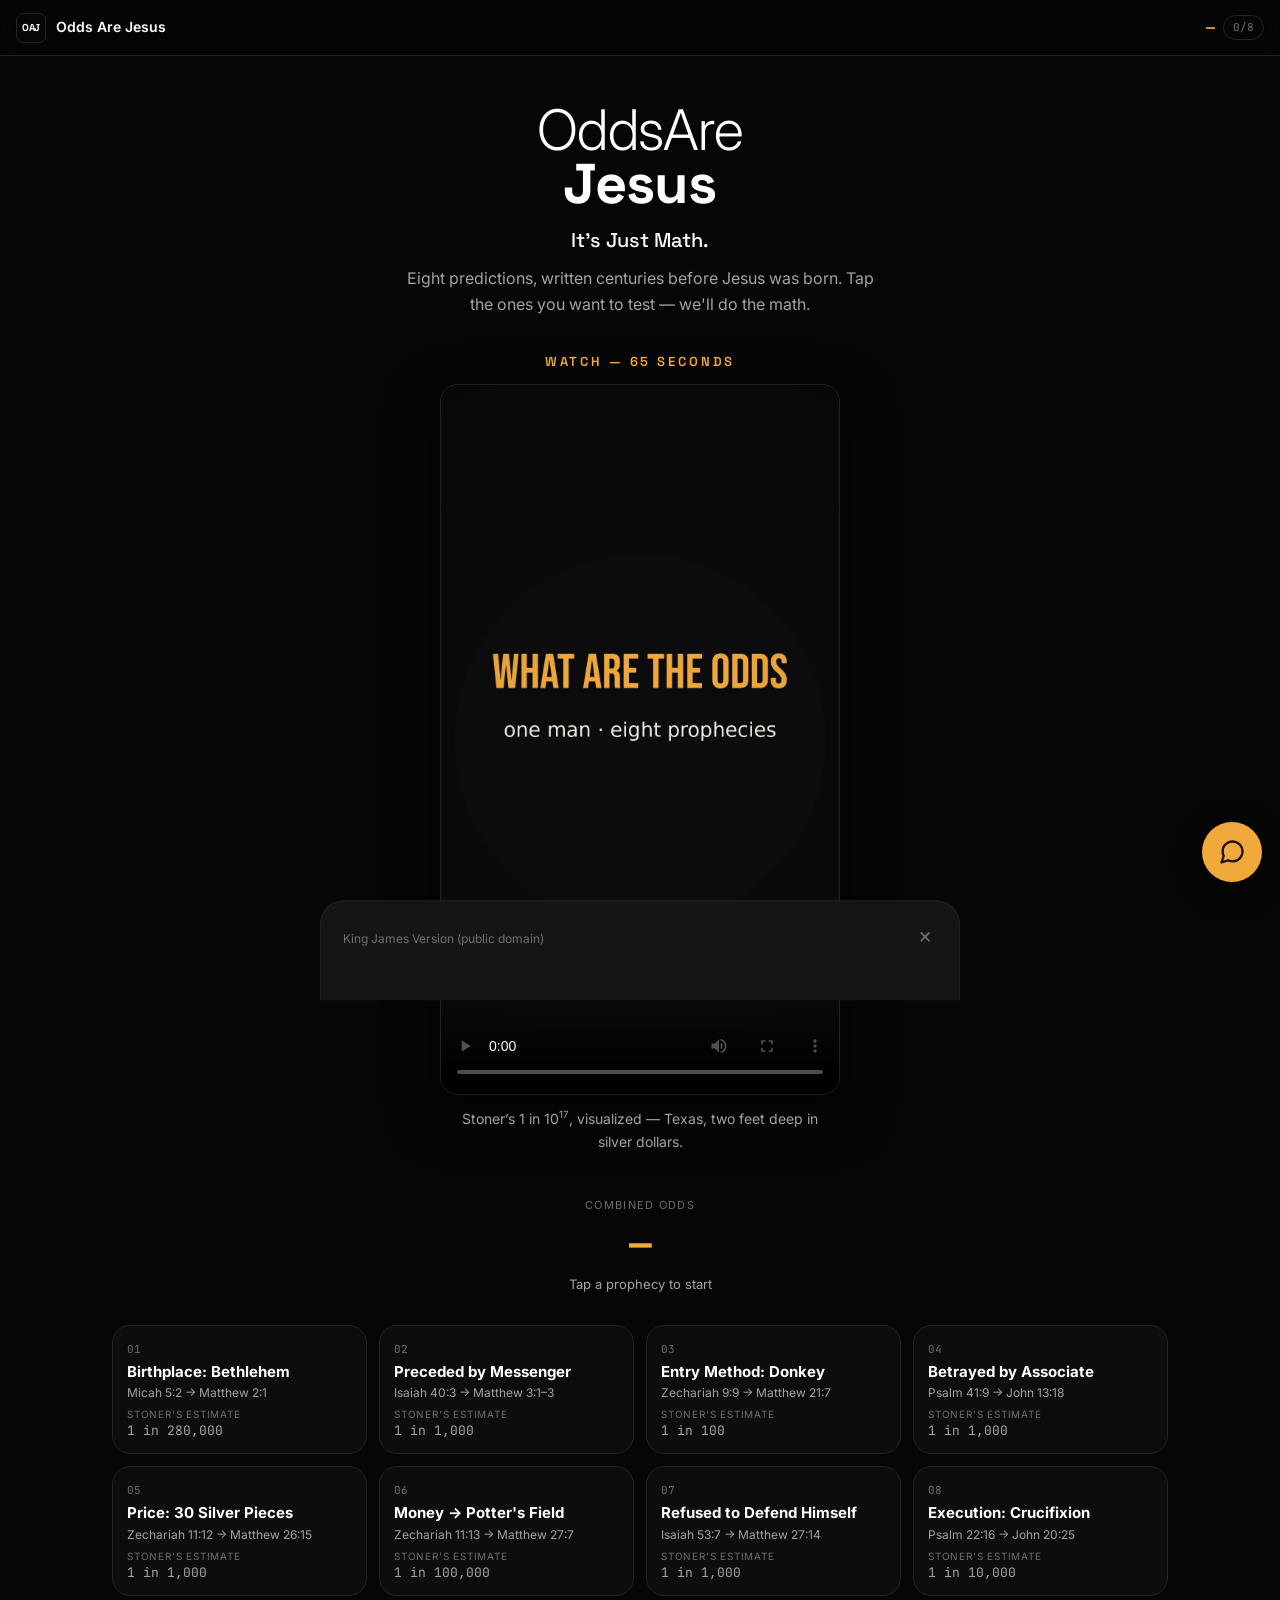
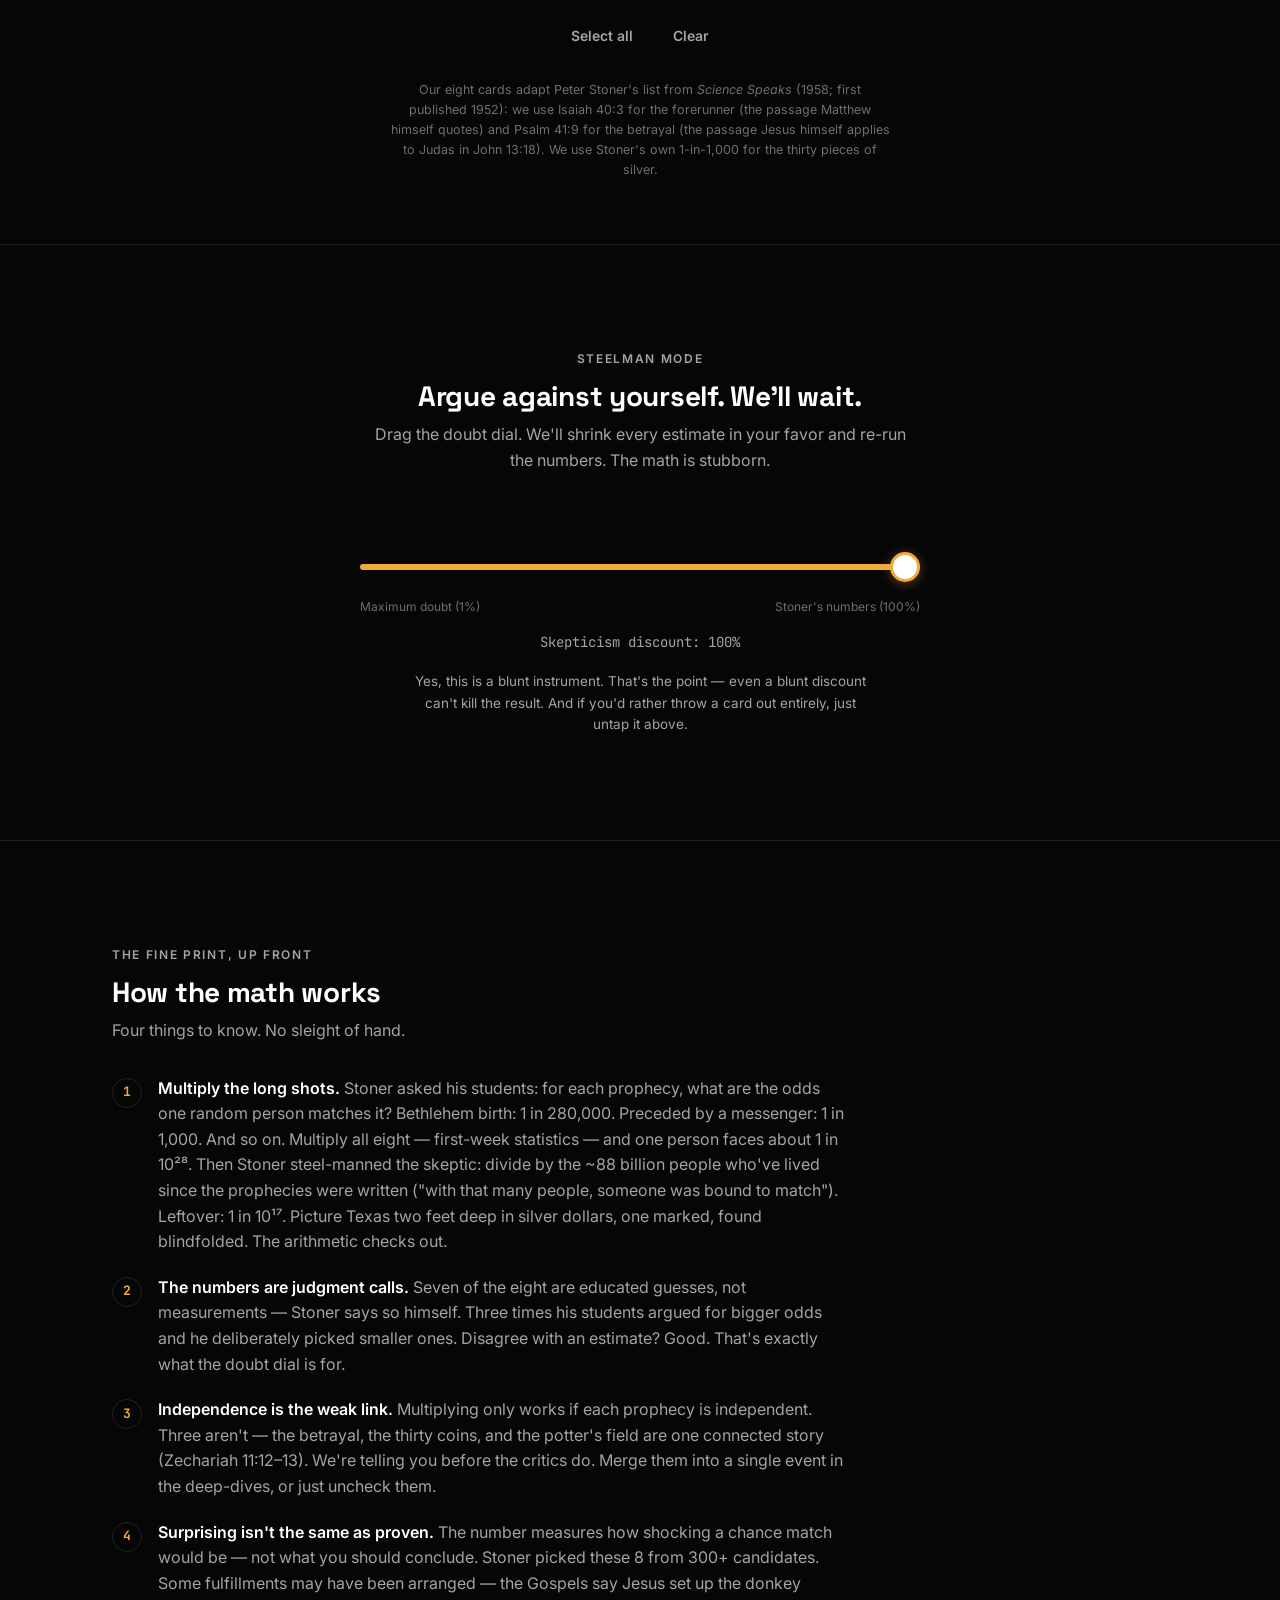
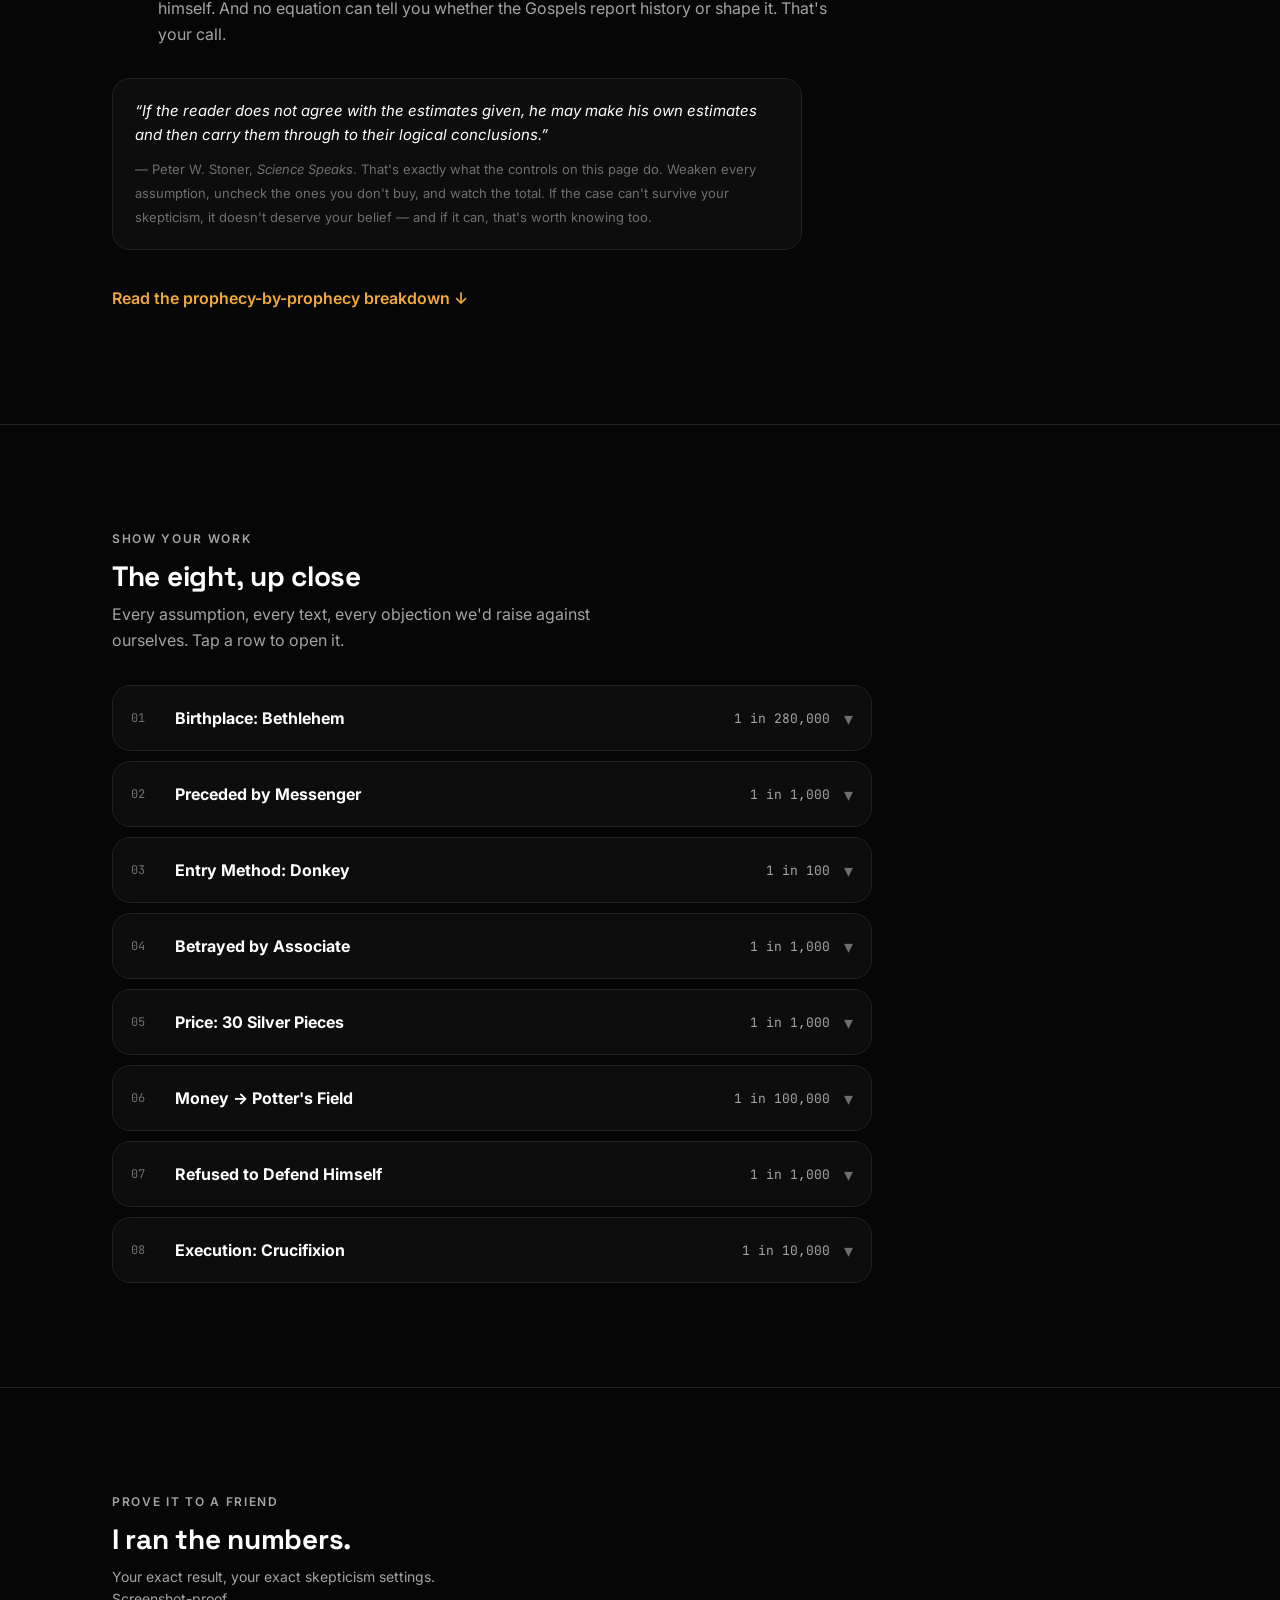
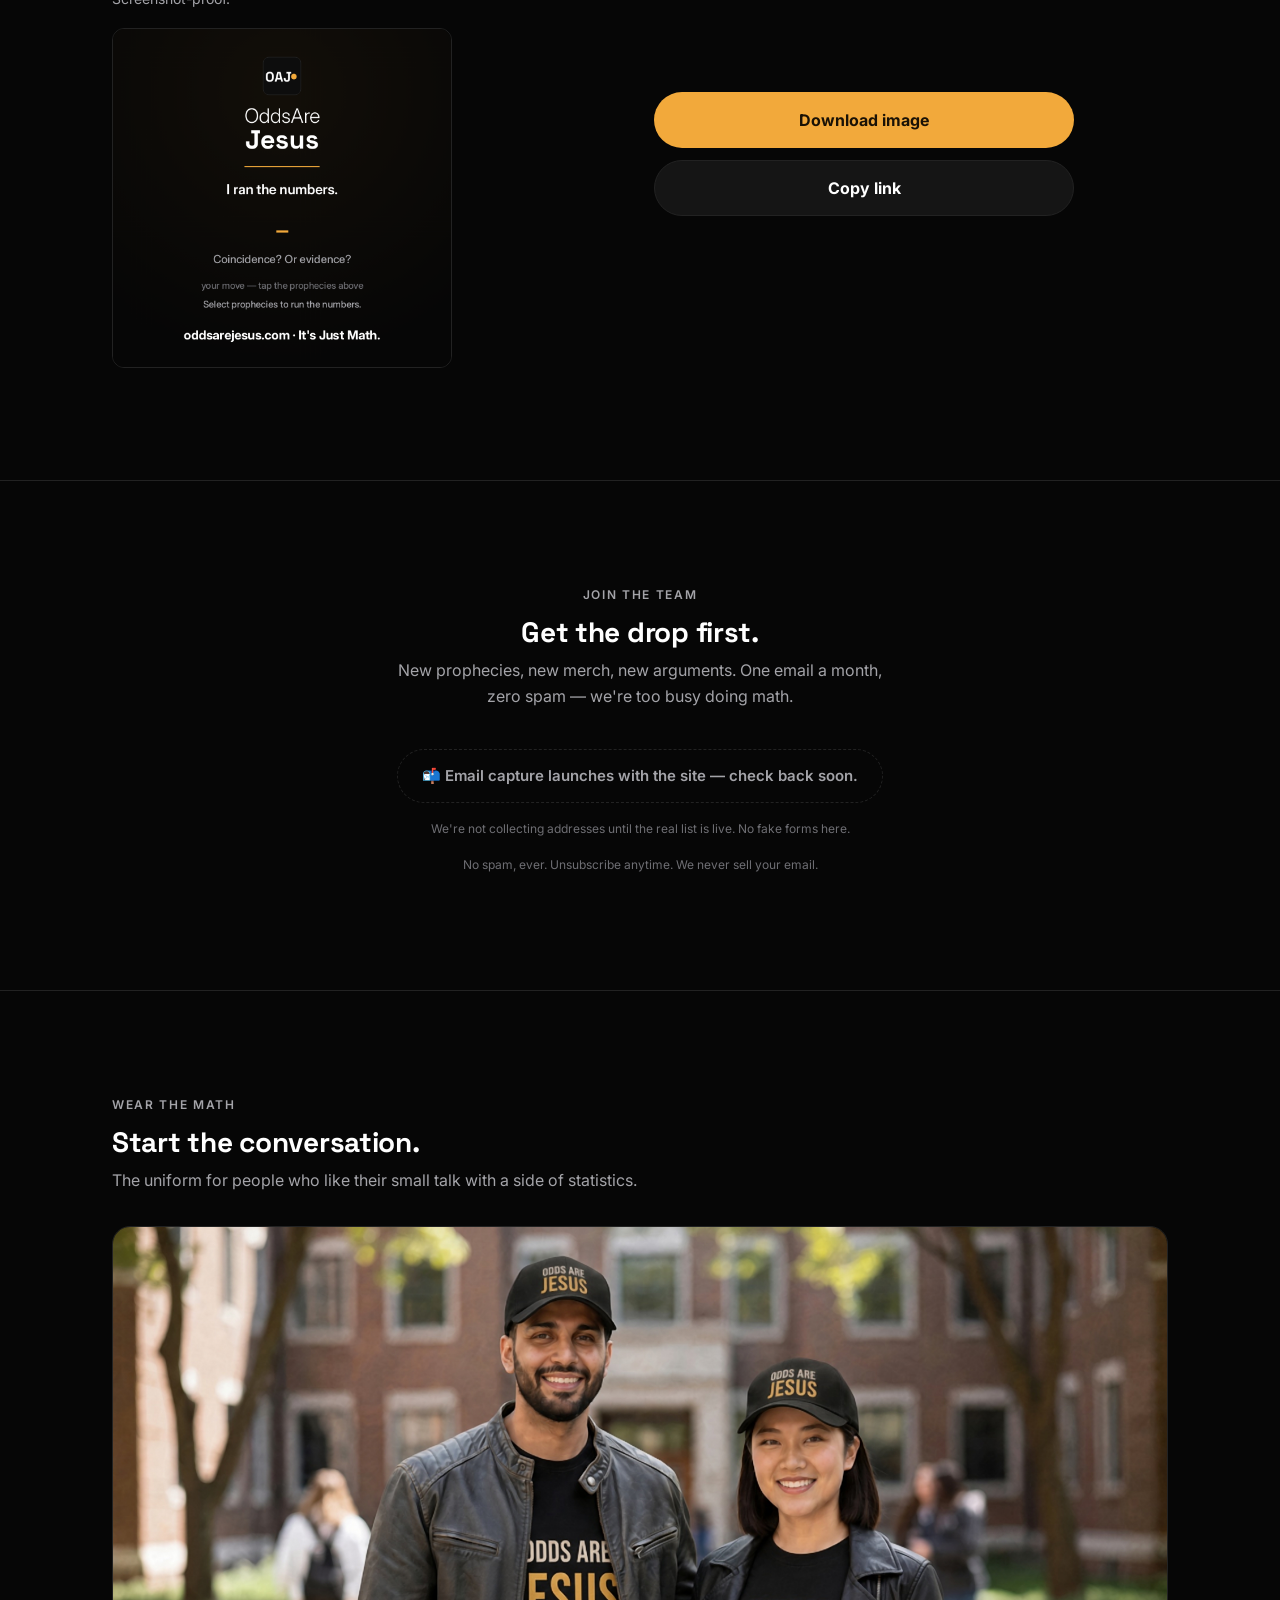
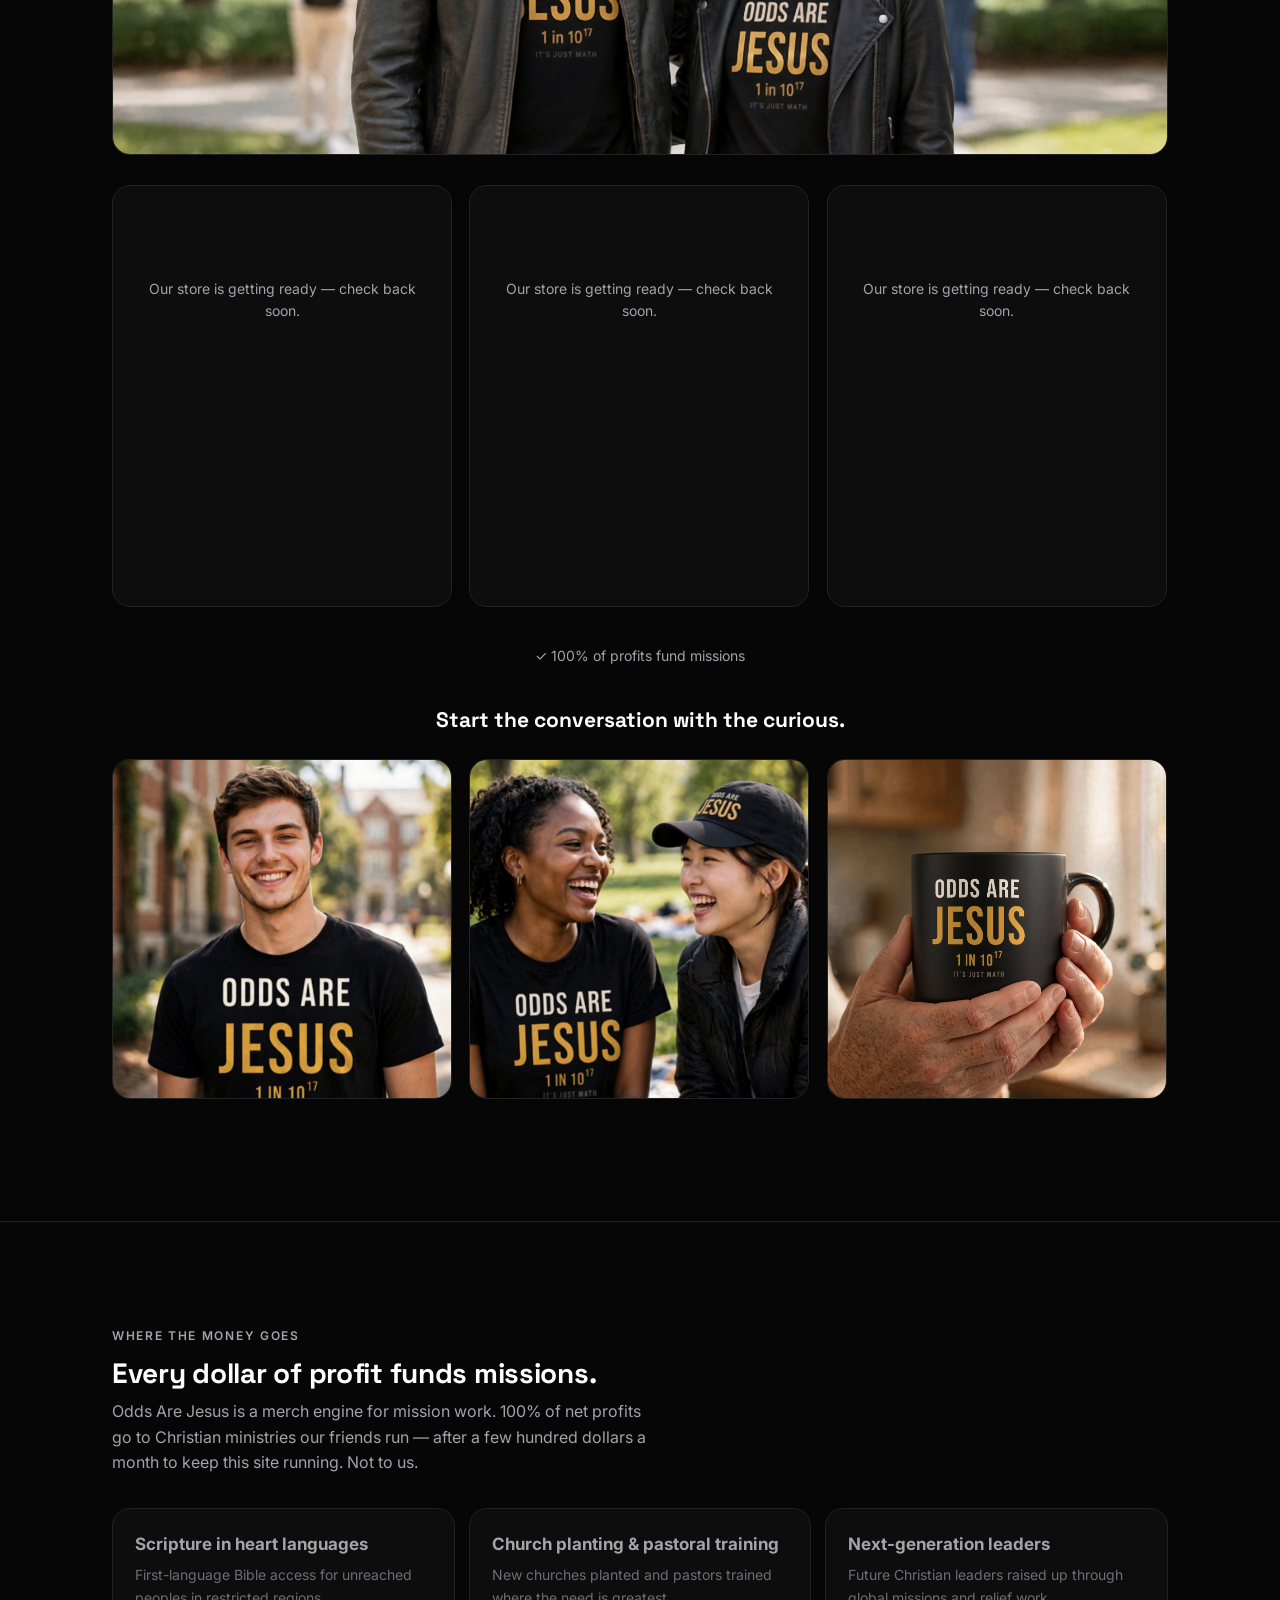
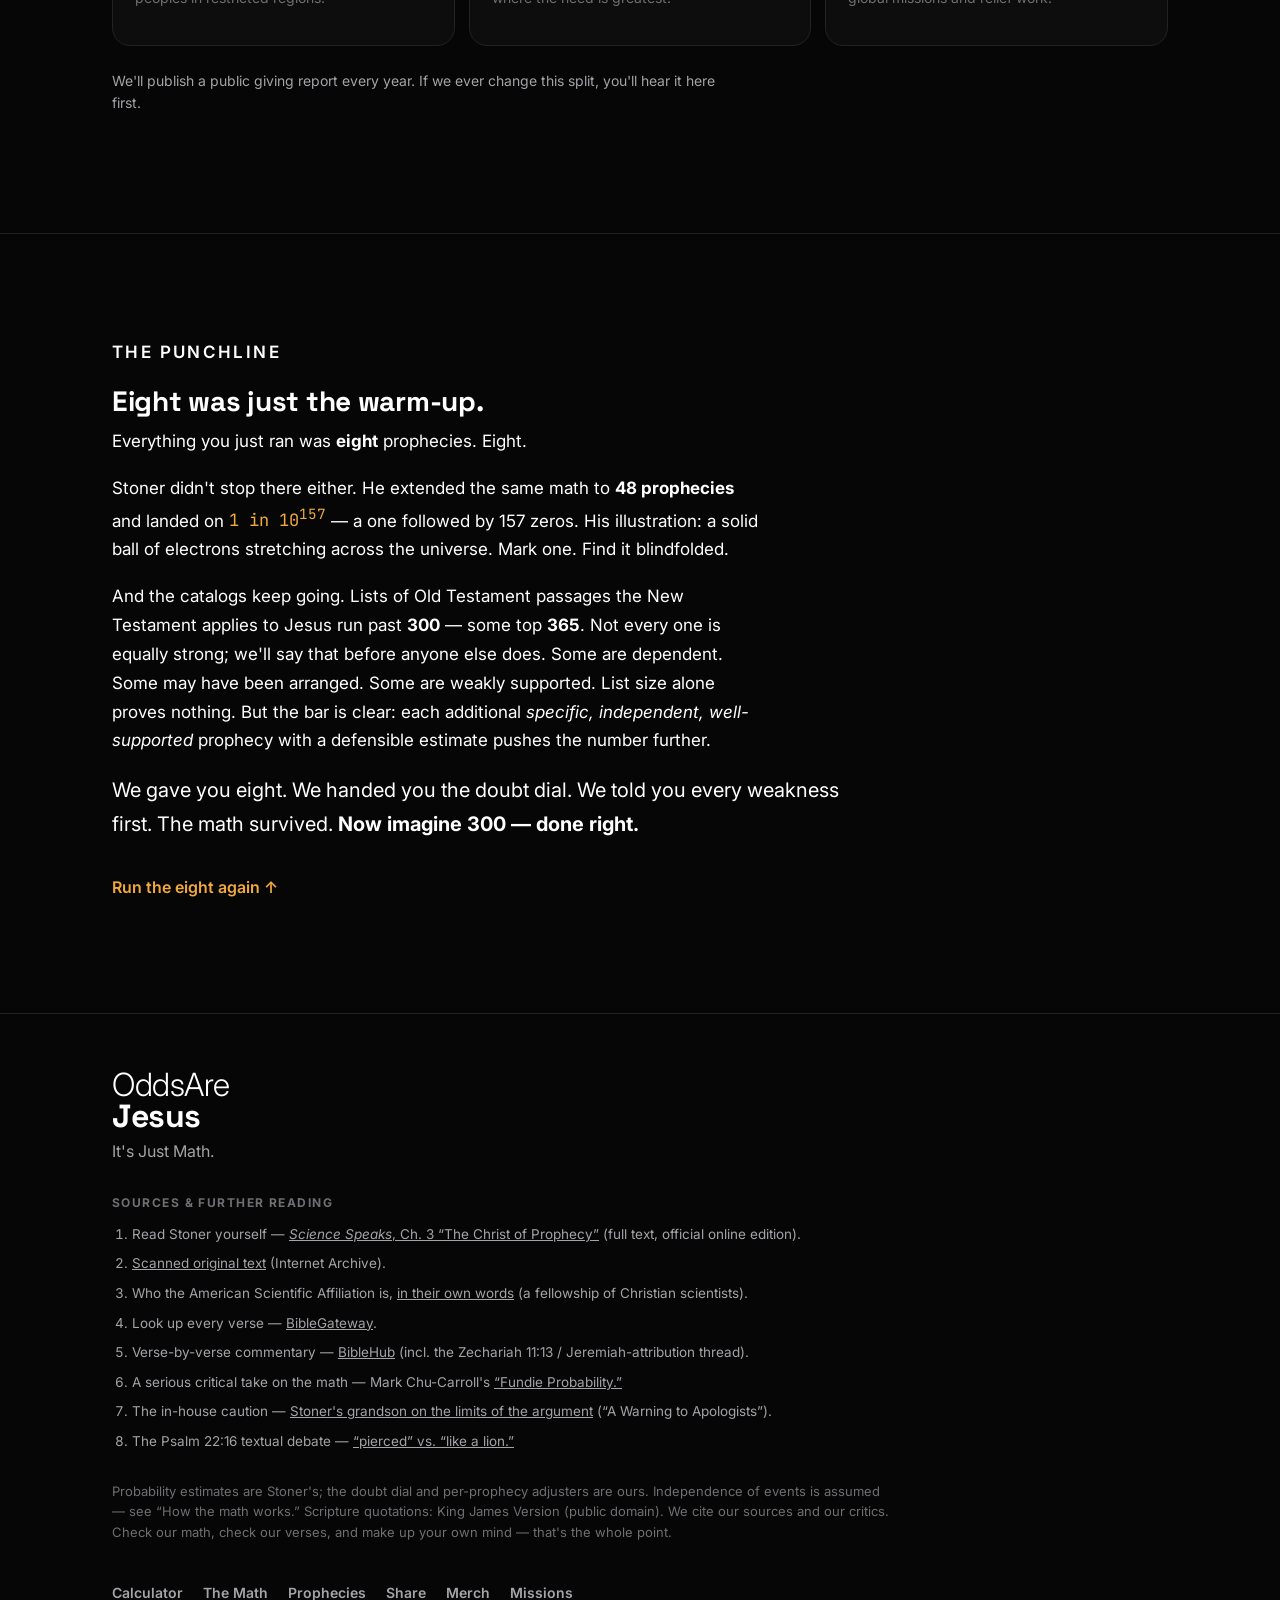
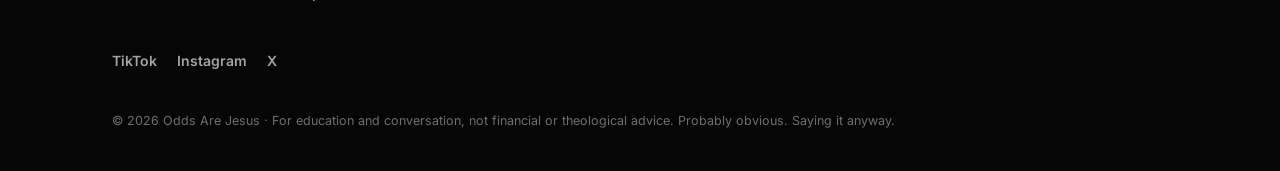
==== v2/index.html @ 0c257254 "Video playback fix: single MP4 source with iOS HLS switch; restore the-texas-coin.mp4 filename" ====
<!DOCTYPE html>
<html lang="en">
<head>
<meta charset="UTF-8">
<meta name="viewport" content="width=device-width, initial-scale=1.0, viewport-fit=cover">
<title>OddsAreJesus | The Mathematics of Prophecy</title>
<meta name="description" content="Eight prophecies, written centuries before Jesus was born. Tap the ones you'll grant, drag the doubt dial, and watch the odds. It's just math.">
<meta name="keywords" content="prophecy probability, messianic prophecies, Peter Stoner, Science Speaks, odds are jesus, bible math, apologetics">
<meta name="author" content="Odds Are Jesus">
<meta name="robots" content="index, follow">
<link rel="canonical" href="https://oddsarejesus.com/">

<!-- Open Graph -->
<meta property="og:type" content="website">
<meta property="og:url" content="https://oddsarejesus.com/">
<meta property="og:title" content="OddsAreJesus | The Mathematics of Prophecy">
<meta property="og:description" content="Eight prophecies, written centuries before Jesus was born. Tap the ones you'll grant, drag the doubt dial, and watch the odds. It's just math.">
<meta property="og:image" content="https://oddsarejesus.com/og-image.png">
<meta property="og:image:width" content="1200">
<meta property="og:image:height" content="630">
<meta property="og:locale" content="en_US">
<meta property="og:site_name" content="Odds Are Jesus">

<!-- Twitter -->
<meta name="twitter:card" content="summary_large_image">
<meta name="twitter:creator" content="@oddsarejesus">
<meta name="twitter:title" content="OddsAreJesus | The Mathematics of Prophecy">
<meta name="twitter:description" content="Eight prophecies, written centuries before Jesus was born. Tap the ones you'll grant, drag the doubt dial, and watch the odds. It's just math.">
<meta name="twitter:image" content="https://oddsarejesus.com/og-image.png">

<meta name="theme-color" content="#060606">
<link rel="icon" href="data:image/svg+xml,%3Csvg%20xmlns='http://www.w3.org/2000/svg'%20viewBox='0%200%2064%2064'%3E%3Crect%20width='64'%20height='64'%20rx='12'%20fill='%23060606'%20stroke='%23222222'%20stroke-width='2'/%3E%3Ctext%20x='32'%20y='42'%20font-family='Arial,sans-serif'%20font-weight='bold'%20font-size='22'%20fill='white'%20text-anchor='middle'%20letter-spacing='-1'%3EOAJ%3C/text%3E%3C/svg%3E">
<link rel="apple-touch-icon" href="data:image/svg+xml,%3Csvg%20xmlns='http://www.w3.org/2000/svg'%20viewBox='0%200%2064%2064'%3E%3Crect%20width='64'%20height='64'%20rx='12'%20fill='%23060606'%20stroke='%23222222'%20stroke-width='2'/%3E%3Ctext%20x='32'%20y='42'%20font-family='Arial,sans-serif'%20font-weight='bold'%20font-size='22'%20fill='white'%20text-anchor='middle'%20letter-spacing='-1'%3EOAJ%3C/text%3E%3C/svg%3E">
<meta name="apple-mobile-web-app-capable" content="yes">
<meta name="apple-mobile-web-app-status-bar-style" content="black-translucent">

<link rel="preconnect" href="https://fonts.googleapis.com">
<link rel="preconnect" href="https://fonts.gstatic.com" crossorigin>
<link href="https://fonts.googleapis.com/css2?family=Space+Grotesk:wght@500;700&family=Inter:wght@300;400;500;600;700&family=JetBrains+Mono:wght@500;700&display=swap" rel="stylesheet">
<link rel="stylesheet" href="styles.css">

<script type="application/ld+json">
{
  "@context": "https://schema.org",
  "@type": "WebApplication",
  "name": "Odds Are Jesus",
  "applicationCategory": "EducationalApplication",
  "operatingSystem": "Web",
  "url": "https://oddsarejesus.com/",
  "description": "An interactive calculator exploring the probability estimates behind eight messianic prophecies, adapted from Peter Stoner's Science Speaks. Adjust the skepticism yourself and see what survives."
}
</script>

<!-- Analytics hooks (Plausible) — enable at launch
<script defer data-domain="oddsarejesus.com" src="https://plausible.io/js/script.js"></script>
-->
</head>
<body id="top">

<header class="topbar">
  <a class="brand" href="#top" aria-label="Odds Are Jesus — home">
    <span class="brand-mark" aria-hidden="true">OAJ</span>
    <span>Odds Are Jesus</span>
  </a>
  <div class="bar-readout">
    <span class="bar-odds" id="barOdds" aria-live="polite">—</span>
    <span class="count-chip" id="barCount">0/8</span>
  </div>
</header>

<main>
  <!-- (a) HERO + CALCULATOR -->
  <section class="hero" id="calculator" aria-label="Prophecy probability calculator">
    <div class="wrap">
      <h1 class="wordmark">
        <span class="wm-light">OddsAre</span>
        <span class="wm-heavy">Jesus</span>
      </h1>
      <p class="tagline">It's Just Math.</p>
      <p class="premise">Eight predictions, written centuries before Jesus was born. Tap the ones you want to test — we'll do the math.</p>

      <div class="video-block">
        <p class="video-kicker">Watch &mdash; 65 seconds</p>
        <video class="coin-video" controls playsinline preload="metadata" poster="texas-coin-poster.jpg" aria-label="The Texas Coin: a 65-second visualization of Stoner's 1 in 10 to the 17th probability">
          <source src="the-texas-coin-v2.mp4" type="video/mp4">
        </video>
        <script>
        (function () {
          // iPhones/iPads can't stream plain MP4s reliably here, so hand them
          // Apple's HLS stream instead. Everywhere else keeps the MP4.
          var v = document.querySelector('.coin-video');
          if (!v) return;
          var ua = navigator.userAgent || '';
          var isIOS = /iPhone|iPad|iPod/.test(ua) ||
            (navigator.platform === 'MacIntel' && navigator.maxTouchPoints > 1);
          if (isIOS) v.src = 'texas-coin.m3u8';
        })();
        </script>
        <p class="video-cap">Stoner&rsquo;s 1 in 10<sup>17</sup>, visualized &mdash; Texas, two feet deep in silver dollars.</p>
      </div>

      <div class="readout-block">
        <div class="readout-label" id="readoutLabel">Combined odds</div>
        <div class="big-odds" id="bigOdds" aria-live="polite">—</div>
        <div class="word-anchor" id="wordAnchor"></div>
        <div class="math-steps" id="stepsLine"></div>
      </div>

      <div class="grid" id="grid" role="group" aria-label="Select prophecies to include"></div>
      <div class="grid-actions">
        <button class="textbtn" id="selectAll" type="button">Select all</button>
        <button class="textbtn" id="clearAll" type="button">Clear</button>
      </div>
      <p class="adapted-note">Our eight cards adapt Peter Stoner's list from <em>Science Speaks</em> (1958; first published 1952): we use Isaiah 40:3 for the forerunner (the passage Matthew himself quotes) and Psalm 41:9 for the betrayal (the passage Jesus himself applies to Judas in John 13:18). We use Stoner's own 1-in-1,000 for the thirty pieces of silver.</p>
    </div>
  </section>

  <!-- (b) SKEPTICISM SLIDER -->
  <section class="section steel" id="doubt" aria-label="Skepticism slider">
    <div class="wrap">
      <p class="kicker">Steelman mode</p>
      <h2 class="section-title">Argue against yourself. We'll wait.</h2>
      <p class="section-sub">Drag the doubt dial. We'll shrink every estimate in your favor and re-run the numbers. The math is stubborn.</p>
      <div class="slider-wrap">
        <div class="slider-bubble" id="doubtBubble" aria-hidden="true">100%</div>
        <input type="range" class="doubt" id="doubt" min="1" max="100" step="1" value="100" aria-label="Skepticism discount percent">
        <div class="slider-labels"><span>Maximum doubt (1%)</span><span>Stoner's numbers (100%)</span></div>
      </div>
      <p class="mono" id="doubtLabel" style="color:var(--muted);font-size:14px;margin-top:14px">Skepticism discount: 100%</p>
      <p class="slider-micro">Yes, this is a blunt instrument. That's the point — even a blunt discount can't kill the result. And if you'd rather throw a card out entirely, just untap it above.</p>
    </div>
  </section>

  <!-- (c) HOW THE MATH WORKS -->
  <section class="section" id="math" aria-label="How the math works">
    <div class="wrap">
      <p class="kicker">The fine print, up front</p>
      <h2 class="section-title">How the math works</h2>
      <p class="section-sub">Four things to know. No sleight of hand.</p>
      <ol class="mathrows">
        <li>
          <span class="n" aria-hidden="true">1</span>
          <p><strong>Multiply the long shots.</strong> Stoner asked his students: for each prophecy, what are the odds one random person matches it? Bethlehem birth: 1 in 280,000. Preceded by a messenger: 1 in 1,000. And so on. Multiply all eight — first-week statistics — and one person faces about 1 in 10²⁸. Then Stoner steel-manned the skeptic: divide by the ~88 billion people who've lived since the prophecies were written ("with that many people, someone was bound to match"). Leftover: 1 in 10¹⁷. Picture Texas two feet deep in silver dollars, one marked, found blindfolded. The arithmetic checks out.</p>
        </li>
        <li>
          <span class="n" aria-hidden="true">2</span>
          <p><strong>The numbers are judgment calls.</strong> Seven of the eight are educated guesses, not measurements — Stoner says so himself. Three times his students argued for bigger odds and he deliberately picked smaller ones. Disagree with an estimate? Good. That's exactly what the doubt dial is for.</p>
        </li>
        <li>
          <span class="n" aria-hidden="true">3</span>
          <p><strong>Independence is the weak link.</strong> Multiplying only works if each prophecy is independent. Three aren't — the betrayal, the thirty coins, and the potter's field are one connected story (Zechariah 11:12–13). We're telling you before the critics do. Merge them into a single event in the deep-dives, or just uncheck them.</p>
        </li>
        <li>
          <span class="n" aria-hidden="true">4</span>
          <p><strong>Surprising isn't the same as proven.</strong> The number measures how shocking a chance match would be — not what you should conclude. Stoner picked these 8 from 300+ candidates. Some fulfillments may have been arranged — the Gospels say Jesus set up the donkey himself. And no equation can tell you whether the Gospels report history or shape it. That's your call.</p>
        </li>
      </ol>
      <div class="stoner-quote">
        <blockquote>“If the reader does not agree with the estimates given, he may make his own estimates and then carry them through to their logical conclusions.”</blockquote>
        <cite>— Peter W. Stoner, <em>Science Speaks</em>. That's exactly what the controls on this page do. Weaken every assumption, uncheck the ones you don't buy, and watch the total. If the case can't survive your skepticism, it doesn't deserve your belief — and if it can, that's worth knowing too.</cite>
      </div>
      <a class="nextlink" href="#prophecies">Read the prophecy-by-prophecy breakdown ↓</a>
    </div>
  </section>

  <!-- (d) PROPHECY DEEP-DIVES -->
  <section class="section" id="prophecies" aria-label="Prophecy deep dives">
    <div class="wrap">
      <p class="kicker">Show your work</p>
      <h2 class="section-title">The eight, up close</h2>
      <p class="section-sub">Every assumption, every text, every objection we'd raise against ourselves. Tap a row to open it.</p>
      <div class="accordion" id="accordion"></div>
    </div>
  </section>

  <!-- (e) SHARE -->
  <section class="section" id="share" aria-label="Share your result">
    <div class="wrap">
      <p class="kicker">Prove it to a friend</p>
      <h2 class="section-title">I ran the numbers.</h2>
      <div class="sharegrid">
        <div>
          <p class="share-preview-note">Your exact result, your exact skepticism settings. Screenshot-proof.</p>
          <canvas class="sharecard" id="sharePreview" width="540" height="540" aria-label="Shareable result card preview"></canvas>
        </div>
        <div class="share-btns">
          <button class="btn btn-primary" id="dlBtn" type="button">Download image</button>
          <button class="btn btn-secondary" id="copyBtn" type="button">Copy link</button>
          <button class="btn btn-secondary" id="nativeShare" type="button" hidden>Share…</button>
          <div class="copied-note" id="copiedNote" aria-live="polite"></div>
        </div>
      </div>
    </div>
  </section>

  <!-- (f) JOIN THE TEAM -->
  <section class="section" id="join" aria-label="Join the team">
    <div class="wrap">
      <div class="joinbox">
        <p class="kicker">Join the team</p>
        <h2 class="section-title">Get the drop first.</h2>
        <p class="section-sub">New prophecies, new merch, new arguments. One email a month, zero spam — we're too busy doing math.</p>
        <form id="joinForm" hidden novalidate>
          <div style="display:flex;gap:10px;flex-wrap:wrap;justify-content:center">
            <label class="sr-only" for="email" style="position:absolute;left:-9999px">Email address</label>
            <input id="email" name="email" type="email" required autocomplete="email" placeholder="you@example.com"
                   style="flex:1 1 220px;min-height:56px;border-radius:18px;border:1px solid var(--line);background:var(--panel);color:var(--paper);padding:0 20px;font-size:16px">
            <input type="text" name="website" tabindex="-1" autocomplete="off" style="position:absolute;left:-9999px" aria-hidden="true">
            <button class="btn btn-primary" type="submit">Count me in</button>
          </div>
        </form>
        <div id="joinSoon" hidden>
          <span class="soon-chip">📬 Email capture launches with the site — check back soon.</span>
          <p class="privacy">We're not collecting addresses until the real list is live. No fake forms here.</p>
        </div>
        <p class="privacy">No spam, ever. Unsubscribe anytime. We never sell your email.</p>
      </div>
    </div>
  </section>

  <!-- (g) MERCH -->
  <section class="section" id="merch" aria-label="Merch">
    <div class="wrap">
      <p class="kicker">Wear the math</p>
      <h2 class="section-title">Start the conversation.</h2>
      <p class="section-sub">The uniform for people who like their small talk with a side of statistics.</p>
      <div class="banner-img">
        <img src="merch-lifestyle.png" alt="Two people wearing Odds Are Jesus caps and a tee" loading="lazy" decoding="async">
      </div>
      <div class="carousel" role="list">
        <div class="mcard" role="listitem">
          <div id="buybtn-tee" class="buybtn" aria-live="polite"></div>
        </div>
        <div class="mcard" role="listitem">
          <div id="buybtn-cap" class="buybtn" aria-live="polite"></div>
        </div>
        <div class="mcard" role="listitem">
          <div id="buybtn-mug" class="buybtn" aria-live="polite"></div>
        </div>
      </div>
      <p class="ship-strip"><span>&#10003; 100% of profits fund missions</span></p>
      <div class="lifestyle">
        <p class="lifestyle-title">Start the conversation with the curious.</p>
        <div class="carousel" role="list">
          <div class="mcard" role="listitem">
            <div class="imgwrap"><img src="merch-life-tee.png" alt="Young man wearing the Odds Are Jesus tee on a college campus" loading="lazy" decoding="async"></div>
          </div>
          <div class="mcard" role="listitem">
            <div class="imgwrap"><img src="merch-life-women.png" alt="Two young women laughing, wearing the Odds Are Jesus tee and cap" loading="lazy" decoding="async"></div>
          </div>
          <div class="mcard" role="listitem">
            <div class="imgwrap"><img src="merch-life-mug.png" alt="Hands holding the black and gold Odds Are Jesus mug in morning light" loading="lazy" decoding="async"></div>
          </div>
        </div>
      </div>
    </div>
  </section>

  <!-- (h) MISSION FUNDING -->
  <section class="section" id="missions" aria-label="Mission funding">
    <div class="wrap">
      <p class="kicker">Where the money goes</p>
      <h2 class="section-title">Every dollar of profit funds missions.</h2>
      <p class="section-sub">Odds Are Jesus is a merch engine for mission work. 100% of net profits go to Christian ministries our friends run — after a few hundred dollars a month to keep this site running. Not to us.</p>
      <div class="partners">
        <div class="partner">
          <div class="pname">Scripture in heart languages</div>
          <div class="pfocus">First-language Bible access for unreached peoples in restricted regions.</div>
        </div>
        <div class="partner">
          <div class="pname">Church planting &amp; pastoral training</div>
          <div class="pfocus">New churches planted and pastors trained where the need is greatest.</div>
        </div>
        <div class="partner">
          <div class="pname">Next-generation leaders</div>
          <div class="pfocus">Future Christian leaders raised up through global missions and relief work.</div>
        </div>
      </div>
      <p class="pledge">We'll publish a public giving report every year. If we ever change this split, you'll hear it here first.</p>
    </div>
  </section>
  <!-- (i) THE PUNCHLINE -->
  <section class="section punch" id="punchline" aria-label="The punchline">
    <div class="wrap">
      <p class="kicker">The punchline</p>
      <h2 class="section-title">Eight was just the warm-up.</h2>
      <p>Everything you just ran was <strong>eight</strong> prophecies. Eight.</p>
      <p>Stoner didn't stop there either. He extended the same math to <strong>48 prophecies</strong> and landed on <span class="mono">1 in 10<sup>157</sup></span> — a one followed by 157 zeros. His illustration: a solid ball of electrons stretching across the universe. Mark one. Find it blindfolded.</p>
      <p>And the catalogs keep going. Lists of Old Testament passages the New Testament applies to Jesus run past <strong>300</strong> — some top <strong>365</strong>. Not every one is equally strong; we'll say that before anyone else does. Some are dependent. Some may have been arranged. Some are weakly supported. List size alone proves nothing. But the bar is clear: each additional <em>specific, independent, well-supported</em> prophecy with a defensible estimate pushes the number further.</p>
      <p class="punch-close">We gave you eight. We handed you the doubt dial. We told you every weakness first. The math survived. <strong>Now imagine 300 — done right.</strong></p>
      <a class="nextlink" href="#calculator">Run the eight again ↑</a>
    </div>
  </section>
</main>

<!-- (i) FOOTER -->
<footer>
  <div class="wrap">
    <div class="foot-wordmark">
      <span class="wm-light">OddsAre</span>
      <span class="wm-heavy">Jesus</span>
    </div>
    <p class="foot-tag">It's Just Math.</p>

    <div class="sources">
      <h3>Sources &amp; further reading</h3>
      <ol>
        <li>Read Stoner yourself — <a href="http://sciencespeaks.dstoner.net/Christ_of_Prophecy.html" target="_blank" rel="noopener"><em>Science Speaks</em>, Ch. 3 “The Christ of Prophecy”</a> (full text, official online edition).</li>
        <li><a href="https://archive.org/stream/sciencespeakspeterw.stoner/SCIENCE%20SPEAKS-%20Peter%20W.%20Stoner_djvu.txt" target="_blank" rel="noopener">Scanned original text</a> (Internet Archive).</li>
        <li>Who the American Scientific Affiliation is, <a href="https://asa3.org/ASA/education/aboutasa/index.html" target="_blank" rel="noopener">in their own words</a> (a fellowship of Christian scientists).</li>
        <li>Look up every verse — <a href="https://www.biblegateway.com/" target="_blank" rel="noopener">BibleGateway</a>.</li>
        <li>Verse-by-verse commentary — <a href="http://biblehub.com/commentaries/zechariah/11-13.htm" target="_blank" rel="noopener">BibleHub</a> (incl. the Zechariah 11:13 / Jeremiah-attribution thread).</li>
        <li>A serious critical take on the math — Mark Chu-Carroll's <a href="http://www.goodmath.org/blog/2006/06/24/fundie-probability-even-worse-math-than-swinburne/" target="_blank" rel="noopener">“Fundie Probability.”</a></li>
        <li>The in-house caution — <a href="http://sciencespeaks.dstoner.net/" target="_blank" rel="noopener">Stoner's grandson on the limits of the argument</a> (“A Warning to Apologists”).</li>
        <li>The Psalm 22:16 textual debate — <a href="https://en.wikipedia.org/wiki/They_have_pierced_my_hands_and_my_feet" target="_blank" rel="noopener">“pierced” vs. “like a lion.”</a></li>
      </ol>
    </div>
    <p class="foot-note">Probability estimates are Stoner's; the doubt dial and per-prophecy adjusters are ours. Independence of events is assumed — see “How the math works.” Scripture quotations: King James Version (public domain). We cite our sources and our critics. Check our math, check our verses, and make up your own mind — that's the whole point.</p>

    <nav class="footnav" aria-label="Footer">
      <a href="#calculator">Calculator</a>
      <a href="#math">The Math</a>
      <a href="#prophecies">Prophecies</a>
      <a href="#share">Share</a>
      <a href="#merch">Merch</a>
      <a href="#missions">Missions</a>
    </nav>
    <div class="socials">
      <a href="https://tiktok.com/@oddsarejesus" target="_blank" rel="noopener">TikTok</a>
      <a href="https://instagram.com/oddsarejesus" target="_blank" rel="noopener">Instagram</a>
      <a href="https://x.com/oddsarejesus" target="_blank" rel="noopener">X</a>
    </div>
    <p class="legal">© 2026 Odds Are Jesus · For education and conversation, not financial or theological advice. Probably obvious. Saying it anyway.</p>
  </div>
</footer>

<!-- milestone toast -->
<div class="toast" id="toast" role="status" aria-live="polite">
  <button class="tx" id="toastClose" aria-label="Dismiss">×</button>
  <div class="tt"><span class="coin">🪙</span> Texas scale.</div>
  <p>You're at <strong class="mono" id="toastNum"></strong> — like finding one marked coin in silver dollars covering Texas two feet deep. Blindfolded.</p>
</div>

<!-- scripture sheet -->
<div class="sheet-overlay" id="sheetOverlay"></div>
<div class="sheet" id="sheet" role="dialog" aria-modal="true" aria-labelledby="sheetTitle">
  <button class="sheet-close" id="sheetClose" aria-label="Close">×</button>
  <h3 id="sheetTitle"></h3>
  <div class="ver">King James Version (public domain)</div>
  <div id="sheetBody"></div>
</div>

<!-- chat friend -->
<button id="chatFab" class="chat-fab" aria-label="Chat with Chance, your faith-based mathematician and statistician" aria-expanded="false">
  <svg viewBox="0 0 24 24" fill="none" stroke="#1a1206" stroke-width="2" stroke-linecap="round" stroke-linejoin="round" aria-hidden="true"><path d="M21 11.5a8.38 8.38 0 0 1-.9 3.8 8.5 8.5 0 0 1-7.6 4.7 8.38 8.38 0 0 1-3.8-.9L3 21l1.9-5.7a8.38 8.38 0 0 1-.9-3.8 8.5 8.5 0 0 1 4.7-7.6 8.38 8.38 0 0 1 3.8-.9h.5a8.48 8.48 0 0 1 8 8v.5z"/></svg>
</button>
<div id="chatPanel" class="chat-panel" role="dialog" aria-label="Chat with Chance" hidden>
  <div class="chat-head">
    <span class="chat-avatar" aria-hidden="true">C</span>
    <div><strong>Chance</strong><span class="sub">Faith-based mathematician &amp; statistician</span></div>
    <button id="chatClose" class="chat-close" aria-label="Close chat">&times;</button>
  </div>
  <div id="chatLog" class="chat-log" aria-live="polite"></div>
  <div class="chat-chips" id="chatChips"></div>
  <form id="chatForm" class="chat-form">
    <input id="chatInput" type="text" placeholder="Ask anything&hellip;" autocomplete="off" maxlength="300" aria-label="Type your question">
    <button type="submit" aria-label="Send">&rarr;</button>
  </form>
</div>

<script src="data.js"></script>
<script src="app.js"></script>
<script src="shop.js"></script>
<script src="chat.js"></script>
</body>
</html>
---- v2/styles.css ----
/* ============================================================
   Odds Are Jesus — v2
   Palette: near-black + candlelight gold. Dark-only.
   ============================================================ */
:root {
  color-scheme: dark;
  --ink: #060606;
  --panel: #0d0d0d;
  --panel-2: #151515;
  --line: #222222;
  --paper: #ffffff;
  --muted: #a3a3a8;
  --faint: #6e6e73;
  --accent: #f2a93b;
  --accent-ink: #1a1206;
  --accent-soft: rgba(242, 169, 59, 0.12);
  --radius: 18px;
  --font-display: "Space Grotesk", Inter, system-ui, sans-serif;
  --font-body: Inter, system-ui, -apple-system, sans-serif;
  --font-mono: "JetBrains Mono", ui-monospace, SFMono-Regular, monospace;
}

* { box-sizing: border-box; }
html { scroll-behavior: smooth; }
body {
  margin: 0;
  background: var(--ink);
  color: var(--paper);
  font-family: var(--font-body);
  font-size: 16px;
  line-height: 1.6;
  -webkit-font-smoothing: antialiased;
}
img { max-width: 100%; display: block; }
a { color: var(--accent); }
button { font-family: inherit; }
:focus-visible { outline: 2px solid var(--accent); outline-offset: 2px; }

.wrap { max-width: 1120px; margin: 0 auto; padding: 0 20px; }
@media (min-width: 900px) { .wrap { padding: 0 32px; } }

.mono { font-family: var(--font-mono); }

/* ---------- sticky brand bar ---------- */
.topbar {
  position: sticky; top: 0; z-index: 50;
  height: 56px;
  display: flex; align-items: center; justify-content: space-between;
  padding: 0 16px;
  background: rgba(6, 6, 6, 0.82);
  -webkit-backdrop-filter: blur(12px); backdrop-filter: blur(12px);
  border-bottom: 1px solid var(--line);
}
.brand { display: flex; align-items: center; gap: 10px; color: var(--paper); text-decoration: none; font-weight: 600; font-size: 14px; }
.brand-mark {
  width: 30px; height: 30px; flex: 0 0 30px;
  background: var(--ink); border: 1px solid var(--line); border-radius: 7px;
  display: inline-flex; align-items: center; justify-content: center;
  font-family: var(--font-display); font-weight: 700; font-size: 10px; letter-spacing: -0.02em;
}
.bar-readout { display: flex; align-items: center; gap: 8px; min-width: 0; }
.bar-odds {
  font-family: var(--font-mono); font-weight: 700; font-size: 15px; color: var(--accent);
  white-space: nowrap;
}
.bar-odds sup { font-size: 0.62em; }
.count-chip {
  font-family: var(--font-mono); font-size: 11px; color: var(--faint);
  border: 1px solid var(--line); border-radius: 999px; padding: 3px 9px; white-space: nowrap;
}

/* ---------- sections ---------- */
.section { padding: 64px 0; border-top: 1px solid var(--line); }
@media (min-width: 900px) { .section { padding: 104px 0; } }
.section:first-of-type { border-top: none; }

.kicker {
  font-size: 12px; font-weight: 600; letter-spacing: 0.14em; text-transform: uppercase;
  color: var(--muted); margin: 0 0 12px;
}
.section-title { font-family: var(--font-display); font-weight: 700; font-size: 28px; line-height: 1.15; margin: 0 0 10px; letter-spacing: -0.01em; }
.section-sub { color: var(--muted); margin: 0 0 32px; max-width: 34em; }

/* ---------- hero / calculator ---------- */
.hero { padding: 48px 0 64px; text-align: center; }
.wordmark { line-height: 0.95; letter-spacing: -0.03em; margin: 0 0 14px; }
.wordmark .wm-light { display: block; font-family: var(--font-body); font-weight: 300; font-size: 56px; color: var(--paper); }
.wordmark .wm-heavy { display: block; font-family: var(--font-display); font-weight: 700; font-size: 56px; color: var(--paper); }
.tagline { font-family: var(--font-display); font-weight: 500; font-size: 20px; margin: 0 0 10px; }
.premise { color: var(--muted); margin: 0 auto 34px; max-width: 30em; }

.readout-block { margin: 0 auto 30px; max-width: 640px; }
.readout-label { font-size: 11px; letter-spacing: 0.12em; color: var(--faint); text-transform: uppercase; margin-bottom: 6px; }
.big-odds { font-family: var(--font-mono); font-weight: 700; font-size: 30px; color: var(--accent); line-height: 1.25; transition: opacity 120ms ease; }
.big-odds sup { font-size: 0.58em; }
@media (min-width: 900px) { .big-odds { font-size: 38px; } }
.word-anchor { color: var(--muted); font-size: 13px; margin-top: 6px; }
.math-steps { color: var(--faint); font-size: 12.5px; margin-top: 10px; font-family: var(--font-mono); }
.math-steps sup { font-size: 0.68em; }

.grid { display: grid; grid-template-columns: 1fr 1fr; gap: 12px; text-align: left; margin: 8px 0 4px; }
@media (min-width: 900px) { .grid { grid-template-columns: repeat(4, 1fr); } }

.pcard {
  position: relative; min-height: 118px;
  background: var(--panel); border: 1px solid var(--line); border-radius: var(--radius);
  padding: 16px 14px 14px; cursor: pointer; text-align: left; color: var(--paper);
  transition: transform 150ms ease, border-color 150ms ease, background 150ms ease;
  width: 100%;
}
@media (hover: hover) { .pcard:hover { border-color: #3a3a3a; transform: translateY(-2px); } }
.pcard:active { transform: scale(0.98); }
.pcard[aria-pressed="true"] {
  background: var(--panel);
  box-shadow: inset 0 0 0 2px var(--accent);
  background-image: linear-gradient(var(--accent-soft), var(--accent-soft));
}
.pcard-num { font-family: var(--font-mono); font-size: 11px; color: var(--faint); margin-bottom: 6px; }
.pcard-name { font-weight: 700; font-size: 15px; line-height: 1.3; margin-bottom: 4px; }
.pcard-ref { font-size: 12px; color: var(--muted); margin-bottom: 8px; }
.pcard-odds { font-family: var(--font-mono); font-size: 13px; color: var(--muted); }
.pcard-odds .lbl { display: block; font-family: var(--font-body); font-size: 10px; letter-spacing: 0.08em; text-transform: uppercase; color: var(--faint); margin-bottom: 2px; }
.pcard[aria-pressed="true"] .pcard-odds { color: var(--paper); }
.check {
  position: absolute; top: -9px; right: -9px;
  width: 26px; height: 26px; border-radius: 50%;
  background: var(--accent); color: var(--accent-ink);
  display: none; align-items: center; justify-content: center;
  font-size: 15px; font-weight: 700; line-height: 1;
  box-shadow: 0 2px 10px rgba(0,0,0,0.5);
}
.pcard[aria-pressed="true"] .check { display: inline-flex; }

.grid-actions { display: flex; gap: 8px; justify-content: center; margin: 18px 0 22px; }
.textbtn {
  background: none; border: none; color: var(--muted); font-size: 14px; font-weight: 600;
  min-height: 44px; padding: 10px 16px; cursor: pointer; border-radius: 999px;
}
.textbtn:hover { color: var(--paper); }
.adapted-note { color: var(--faint); font-size: 12.5px; max-width: 40em; margin: 0 auto; }

/* ---------- skepticism slider ---------- */
.steel { text-align: center; }
.steel .section-sub { margin-left: auto; margin-right: auto; }
.slider-wrap { max-width: 560px; margin: 30px auto 0; position: relative; padding-top: 34px; }
.slider-bubble {
  position: absolute; top: 0; transform: translateX(-50%);
  font-family: var(--font-mono); font-weight: 700; font-size: 15px; color: var(--accent);
  pointer-events: none; white-space: nowrap;
}
input[type="range"].doubt {
  -webkit-appearance: none; appearance: none;
  width: 100%; height: 56px; background: transparent; cursor: pointer; margin: 0; display: block;
}
input[type="range"].doubt::-webkit-slider-runnable-track {
  height: 6px; border-radius: 999px;
  background: linear-gradient(var(--accent), var(--accent)) 0/var(--fill,100%) 100% no-repeat, var(--line);
}
input[type="range"].doubt::-webkit-slider-thumb {
  -webkit-appearance: none; appearance: none;
  width: 30px; height: 30px; border-radius: 50%; margin-top: -12px;
  background: #fff; border: 3px solid var(--accent);
  box-shadow: 0 2px 12px rgba(242,169,59,0.35);
}
input[type="range"].doubt:active::-webkit-slider-thumb { width: 34px; height: 34px; margin-top: -14px; }
input[type="range"].doubt::-moz-range-track { height: 6px; border-radius: 999px; background: var(--line); }
input[type="range"].doubt::-moz-range-progress { height: 6px; border-radius: 999px; background: var(--accent); }
input[type="range"].doubt::-moz-range-thumb {
  width: 24px; height: 24px; border-radius: 50%;
  background: #fff; border: 3px solid var(--accent);
  box-shadow: 0 2px 12px rgba(242,169,59,0.35);
}
.slider-labels { display: flex; justify-content: space-between; font-size: 12px; color: var(--faint); margin-top: 2px; }
.slider-micro { color: var(--muted); font-size: 13.5px; margin: 18px auto 0; max-width: 34em; }

/* ---------- how the math works ---------- */
.mathrows { list-style: none; margin: 0; padding: 0; display: grid; gap: 20px; max-width: 46em; }
.mathrows li { display: grid; grid-template-columns: 34px 1fr; gap: 12px; align-items: start; }
.mathrows .n {
  width: 30px; height: 30px; border-radius: 50%;
  border: 1px solid var(--line); color: var(--accent);
  font-family: var(--font-mono); font-size: 13px; font-weight: 700;
  display: inline-flex; align-items: center; justify-content: center; margin-top: 2px;
}
.mathrows p { margin: 0; color: var(--muted); }
.mathrows p strong { color: var(--paper); font-weight: 600; }
.stoner-quote {
  margin: 30px 0 0; padding: 20px 22px; max-width: 46em;
  background: var(--panel); border: 1px solid var(--line); border-radius: var(--radius);
  color: var(--muted); font-size: 15px;
}
.stoner-quote blockquote { margin: 0 0 10px; font-style: italic; color: var(--paper); }
.stoner-quote cite { font-style: normal; font-size: 13px; color: var(--faint); }
.nextlink { display: inline-block; margin-top: 26px; font-weight: 600; text-decoration: none; min-height: 44px; line-height: 44px; }

/* ---------- deep dives ---------- */
.accordion { display: grid; gap: 10px; max-width: 760px; }
.acc-item { background: var(--panel); border: 1px solid var(--line); border-radius: var(--radius); overflow: hidden; }
.acc-item.included { border-left: 3px solid var(--accent); }
.acc-head {
  width: 100%; display: flex; align-items: center; gap: 14px;
  background: none; border: none; color: var(--paper); cursor: pointer;
  padding: 16px 18px; min-height: 64px; text-align: left;
}
.acc-num { font-family: var(--font-mono); font-size: 12px; color: var(--faint); flex: 0 0 30px; }
.acc-name { font-weight: 700; font-size: 16px; flex: 1 1 auto; }
.acc-odds { font-family: var(--font-mono); font-size: 13px; color: var(--muted); white-space: nowrap; }
.acc-chev { color: var(--faint); font-size: 18px; transition: transform 180ms ease; flex: 0 0 auto; }
.acc-head[aria-expanded="true"] .acc-chev { transform: rotate(180deg); }
.acc-body { padding: 0 18px 20px 62px; color: var(--muted); font-size: 15px; }
.acc-body p { margin: 0 0 14px; }
.acc-body .lbl { font-size: 11px; letter-spacing: 0.1em; text-transform: uppercase; color: var(--faint); margin: 18px 0 8px; font-weight: 600; }
.fairnote {
  background: var(--panel-2); border: 1px solid var(--line); border-radius: 12px;
  padding: 12px 14px; font-size: 13.5px; margin: 0 0 14px;
}
.fairnote strong { color: var(--accent); font-weight: 600; }
.reflinks { display: flex; flex-wrap: wrap; gap: 10px; margin: 0 0 6px; }
.reflink {
  background: var(--panel-2); border: 1px solid var(--line); color: var(--paper);
  border-radius: 999px; padding: 10px 16px; font-size: 13.5px; font-weight: 600; cursor: pointer;
  min-height: 44px;
}
.reflink:hover { border-color: var(--accent); }
.miniadj { margin-top: 6px; }
.miniadj-top { display: flex; justify-content: space-between; align-items: baseline; gap: 10px; margin-bottom: 2px; }
.miniadj-top .t { font-size: 13px; font-weight: 600; color: var(--paper); }
.miniadj-top .v { font-family: var(--font-mono); font-size: 13px; color: var(--accent); white-space: nowrap; }
input[type="range"].mini {
  -webkit-appearance: none; appearance: none;
  width: 100%; height: 44px; background: transparent; cursor: pointer; margin: 0; display: block;
}
input[type="range"].mini::-webkit-slider-runnable-track {
  height: 4px; border-radius: 999px;
  background: linear-gradient(var(--accent), var(--accent)) 0/var(--fill,100%) 100% no-repeat, var(--line);
}
input[type="range"].mini::-webkit-slider-thumb {
  -webkit-appearance: none; appearance: none;
  width: 22px; height: 22px; border-radius: 50%; margin-top: -9px;
  background: #fff; border: 3px solid var(--accent);
}
input[type="range"].mini::-moz-range-track { height: 4px; border-radius: 999px; background: var(--line); }
input[type="range"].mini::-moz-range-progress { height: 4px; border-radius: 999px; background: var(--accent); }
input[type="range"].mini::-moz-range-thumb { width: 16px; height: 16px; border-radius: 50%; background: #fff; border: 3px solid var(--accent); }
.miniadj-scale { display: flex; justify-content: space-between; font-size: 11px; color: var(--faint); }

.mergebox {
  margin-top: 16px; padding: 14px;
  border: 1px dashed var(--line); border-radius: 12px;
}
.mergebox label { display: flex; gap: 12px; align-items: flex-start; cursor: pointer; min-height: 44px; }
.mergebox input[type="checkbox"] { width: 24px; height: 24px; accent-color: var(--accent); margin: 2px 0 0; flex: 0 0 24px; }
.mergebox .mt { font-size: 14px; color: var(--paper); font-weight: 600; }
.mergebox .ms { font-size: 13px; color: var(--muted); }

/* ---------- share ---------- */
.sharegrid { display: grid; gap: 28px; justify-items: center; }
@media (min-width: 900px) { .sharegrid { grid-template-columns: 1fr 1fr; align-items: center; justify-items: start; } }
.share-preview-note { color: var(--muted); font-size: 14px; margin: 0 0 18px; max-width: 26em; }
canvas.sharecard {
  width: min(340px, 86vw); height: auto; aspect-ratio: 1;
  border-radius: 12px; border: 1px solid var(--line);
  background: var(--ink);
}
.share-btns { display: grid; gap: 12px; width: 100%; max-width: 420px; }
.btn {
  display: inline-flex; align-items: center; justify-content: center;
  min-height: 56px; border-radius: 999px; font-size: 16px; font-weight: 700;
  border: none; cursor: pointer; text-decoration: none; padding: 0 28px;
}
.btn-primary { background: var(--accent); color: var(--accent-ink); }
.btn-primary:hover { filter: brightness(1.06); }
.btn-secondary { background: var(--panel-2); color: var(--paper); border: 1px solid var(--line); }
.btn-secondary:hover { border-color: #3a3a3a; }
.btn[hidden] { display: none; }
.copied-note { color: var(--accent); font-size: 14px; font-weight: 600; min-height: 22px; text-align: center; }

/* ---------- email ---------- */
.joinbox { max-width: 520px; margin: 0 auto; text-align: center; }
.joinbox .section-sub { margin-left: auto; margin-right: auto; }
.soon-chip {
  display: inline-block; margin-top: 8px;
  border: 1px dashed var(--line); border-radius: 999px; padding: 14px 24px;
  color: var(--muted); font-size: 15px; font-weight: 600;
}
.privacy { font-size: 12px; color: var(--faint); margin-top: 16px; }

/* ---------- merch ---------- */
.banner-img { border-radius: var(--radius); overflow: hidden; margin-bottom: 26px; border: 1px solid var(--line); }
.banner-img img { width: 100%; height: auto; aspect-ratio: 16/8; object-fit: cover; }
.carousel {
  display: flex; gap: 16px; overflow-x: auto;
  scroll-snap-type: x mandatory; -webkit-overflow-scrolling: touch;
  padding: 4px 20px 18px; margin: 0 -20px;
  scrollbar-width: thin;
}
@media (min-width: 900px) {
  .carousel { display: grid; grid-template-columns: repeat(3, 1fr); overflow: visible; margin: 0; padding: 4px 0 18px; }
}
.mcard {
  scroll-snap-align: center; flex: 0 0 82vw; max-width: 340px;
  background: var(--panel); border: 1px solid var(--line); border-radius: var(--radius);
  overflow: hidden; position: relative;
}
.mcard .imgwrap { position: relative; aspect-ratio: 1; overflow: hidden; background: #111; }
.mcard .imgwrap img { width: 100%; height: 100%; object-fit: cover; transform: scale(1.07); }
.mcard .tag {
  position: absolute; right: 12px; bottom: 12px;
  background: rgba(6,6,6,0.85); border: 1px solid var(--accent); color: var(--accent);
  font-size: 11px; font-weight: 700; letter-spacing: 0.08em; text-transform: uppercase;
  border-radius: 999px; padding: 6px 12px;
}
.mcard .meta { display: flex; justify-content: space-between; align-items: center; padding: 14px 16px; }
.mcard .pname { font-weight: 700; font-size: 15px; }
.mcard .price { font-family: var(--font-mono); color: var(--muted); font-size: 14px; }
.merch-cta { text-align: center; margin-top: 10px; }
.buybtn { padding: 18px 16px 20px; min-height: 420px; }
.buybtn .shopify-buy__product { text-align: left; }
.buybtn-fallback { color: var(--muted); font-size: 14px; text-align: center; padding: 60px 10px; }
.lifestyle { margin-top: 36px; }
.lifestyle-title { text-align: center; font-family: var(--font-display); font-size: 21px; font-weight: 700; margin: 0 0 18px; }
.ship-strip { text-align: center; color: var(--muted); font-size: 14px; margin-top: 20px; }
.ship-strip span { margin: 0 10px; white-space: nowrap; }

/* ---------- missions ---------- */
.partners { display: grid; gap: 14px; margin-top: 8px; }
@media (min-width: 900px) { .partners { grid-template-columns: repeat(3, 1fr); } }
.partner {
  background: var(--panel); border: 1px solid var(--line); border-radius: var(--radius);
  padding: 22px;
}
.partner .pname { font-weight: 700; font-size: 17px; margin-bottom: 6px; color: var(--muted); }
.partner .pfocus { color: var(--faint); font-size: 14px; margin-bottom: 14px; }
.status-chip {
  display: inline-block; font-size: 11px; font-weight: 700; letter-spacing: 0.08em; text-transform: uppercase;
  color: var(--accent); border: 1px solid var(--accent); border-radius: 999px; padding: 5px 12px;
}
.pledge { color: var(--muted); font-size: 14px; margin-top: 24px; max-width: 44em; }

/* ---------- footer ---------- */
footer { border-top: 1px solid var(--line); padding: 56px 0 40px; }
.foot-wordmark { line-height: 0.95; letter-spacing: -0.03em; margin-bottom: 8px; }
.foot-wordmark .wm-light { display: block; font-weight: 300; font-size: 32px; }
.foot-wordmark .wm-heavy { display: block; font-family: var(--font-display); font-weight: 700; font-size: 32px; }
.foot-tag { color: var(--muted); margin: 0 0 28px; }
.sources { margin: 0 0 28px; }
.sources h3 { font-size: 12px; letter-spacing: 0.12em; text-transform: uppercase; color: var(--faint); margin: 0 0 12px; }
.sources ol { margin: 0; padding-left: 20px; color: var(--muted); font-size: 13.5px; display: grid; gap: 8px; max-width: 60em; }
.sources a { color: var(--muted); word-break: break-all; }
.sources a:hover { color: var(--accent); }
.foot-note { color: var(--faint); font-size: 13px; max-width: 60em; margin: 0 0 28px; }
.footnav { display: flex; flex-wrap: wrap; gap: 6px 20px; margin-bottom: 24px; }
.footnav a { color: var(--muted); text-decoration: none; font-size: 14px; font-weight: 600; min-height: 44px; display: inline-flex; align-items: center; }
.footnav a:hover { color: var(--paper); }
.socials { display: flex; gap: 20px; margin-bottom: 28px; }
.socials a { color: var(--muted); font-size: 14px; font-weight: 600; text-decoration: none; min-height: 44px; display: inline-flex; align-items: center; }
.socials a:hover { color: var(--accent); }
.legal { color: var(--faint); font-size: 12.5px; margin: 0; }

/* ---------- toast ---------- */
.toast {
  position: fixed; left: 16px; right: 16px; bottom: 16px; z-index: 80;
  max-width: 520px; margin: 0 auto;
  background: var(--panel-2); border: 1px solid var(--line); border-radius: 20px;
  padding: 18px 20px; box-shadow: 0 12px 40px rgba(0,0,0,0.6);
  transform: translateY(24px); opacity: 0; pointer-events: none;
  transition: transform 200ms ease, opacity 200ms ease;
}
.toast.show { transform: translateY(0); opacity: 1; pointer-events: auto; }
.toast .tt { font-weight: 700; margin-bottom: 6px; }
.toast .tt .coin { color: var(--accent); }
.toast p { margin: 0; color: var(--muted); font-size: 14px; }
.toast .tx { position: absolute; top: 8px; right: 8px; background: none; border: none; color: var(--faint); font-size: 20px; min-width: 44px; min-height: 44px; cursor: pointer; }

/* ---------- scripture sheet ---------- */
.sheet-overlay {
  position: fixed; inset: 0; z-index: 90; background: rgba(0,0,0,0.7);
  opacity: 0; pointer-events: none; transition: opacity 180ms ease;
}
.sheet-overlay.show { opacity: 1; pointer-events: auto; }
.sheet {
  position: fixed; left: 0; right: 0; bottom: 0; z-index: 95;
  max-width: 640px; margin: 0 auto;
  background: var(--panel-2); border: 1px solid var(--line); border-bottom: none;
  border-radius: 24px 24px 0 0; padding: 24px 22px 34px;
  transform: translateY(100%); transition: transform 220ms ease;
  max-height: 82vh; overflow-y: auto;
}
.sheet.show { transform: translateY(0); }
.sheet h3 { font-family: var(--font-display); font-size: 20px; margin: 0 0 4px; }
.sheet .ver { font-size: 12px; color: var(--faint); margin-bottom: 18px; }
.sheet .passage { margin-bottom: 20px; }
.sheet .passage .pref { font-weight: 700; font-size: 14px; margin-bottom: 6px; }
.sheet .passage .ptext { color: var(--muted); font-size: 15px; font-style: italic; margin: 0 0 8px; }
.sheet .passage a { font-size: 13px; font-weight: 600; text-decoration: none; }
.sheet-close {
  position: absolute; top: 12px; right: 12px;
  background: none; border: none; color: var(--faint); font-size: 22px;
  min-width: 44px; min-height: 44px; cursor: pointer;
}

/* ---------- punchline ---------- */
.punch p { font-size: 17px; line-height: 1.7; max-width: 38em; margin: 0 0 18px; color: var(--paper); }
.punch p .mono { color: var(--accent); }
.punch-close { font-size: 20px !important; }
.punch .nextlink { margin-top: 6px; }

/* ---------- chat friend ---------- */
.chat-fab {
  position: fixed; right: 18px; bottom: 18px; z-index: 100;
  width: 60px; height: 60px; border-radius: 50%;
  background: var(--accent); border: none; cursor: pointer;
  display: flex; align-items: center; justify-content: center;
  box-shadow: 0 8px 24px rgba(0,0,0,.5);
  transition: transform .15s ease;
}
.chat-fab:hover { transform: scale(1.06); }
.chat-fab svg { width: 28px; height: 28px; }
.chat-panel {
  position: fixed; right: 18px; bottom: 90px; z-index: 101;
  width: min(380px, calc(100vw - 36px));
  height: min(560px, calc(100dvh - 130px));
  background: var(--panel); border: 1px solid var(--line);
  border-radius: var(--radius); display: flex; flex-direction: column;
  overflow: hidden; box-shadow: 0 20px 60px rgba(0,0,0,.6);
}
.chat-panel[hidden] { display: none; }
.chat-head {
  display: flex; align-items: center; gap: 10px;
  padding: 12px 14px; border-bottom: 1px solid var(--line);
  background: var(--panel-2);
}
.chat-avatar {
  width: 38px; height: 38px; border-radius: 50%; flex: none;
  background: var(--accent); color: var(--accent-ink);
  font-family: var(--font-display); font-weight: 700; font-size: 19px;
  display: flex; align-items: center; justify-content: center;
}
.chat-head strong { display: block; font-size: 15px; }
.chat-head span.sub { display: block; font-size: 12px; color: var(--faint); }
.chat-close {
  margin-left: auto; background: none; border: none; cursor: pointer;
  color: var(--faint); font-size: 24px; line-height: 1; padding: 6px;
}
.chat-log {
  flex: 1; overflow-y: auto; padding: 14px;
  display: flex; flex-direction: column; gap: 10px;
}
.msg { max-width: 85%; padding: 10px 13px; border-radius: 14px; font-size: 14.5px; line-height: 1.55; }
.msg a { color: var(--accent); font-weight: 600; }
.msg-user { align-self: flex-end; background: var(--accent); color: var(--accent-ink); border-bottom-right-radius: 4px; }
.msg-bot { align-self: flex-start; background: var(--panel-2); border: 1px solid var(--line); border-bottom-left-radius: 4px; }
.msg-bot strong { color: var(--accent); }
.msg-bot .mono { font-family: var(--font-mono); }
.typing span { display: inline-block; width: 7px; height: 7px; margin-right: 4px; border-radius: 50%; background: var(--faint); animation: tblink 1.1s infinite; }
.typing span:nth-child(2) { animation-delay: .18s; }
.typing span:nth-child(3) { animation-delay: .36s; }
@keyframes tblink { 0%, 60%, 100% { opacity: .25; } 30% { opacity: 1; } }
.chat-chips { display: flex; gap: 8px; padding: 0 14px 10px; flex-wrap: wrap; }
.chip {
  background: none; border: 1px solid var(--line); color: var(--muted);
  border-radius: 999px; padding: 7px 12px; font-size: 12.5px; cursor: pointer;
}
.chip:hover { border-color: var(--accent); color: var(--accent); }
.chat-form { display: flex; gap: 8px; padding: 10px 14px 14px; border-top: 1px solid var(--line); }
.chat-form input {
  flex: 1; background: var(--ink); border: 1px solid var(--line);
  border-radius: 999px; padding: 11px 15px; color: var(--paper);
  font-size: 14.5px; font-family: inherit;
}
.chat-form input:focus { outline: none; border-color: var(--accent); }
.chat-form button {
  width: 44px; height: 44px; flex: none; border-radius: 50%;
  background: var(--accent); color: var(--accent-ink); border: none;
  font-size: 19px; cursor: pointer;
}

/* ---------- reduced motion ---------- */
@media (prefers-reduced-motion: reduce) {
  html { scroll-behavior: auto; }
  *, *::before, *::after { transition: none !important; animation: none !important; }
  .toast { transform: none; }
  .sheet { transform: none; }
}

/* ---------- Texas Coin video block (hero) ---------- */
.video-block { margin: 6px auto 44px; max-width: 400px; }
.video-kicker {
  font-family: var(--font-display); font-weight: 600; font-size: 13px;
  letter-spacing: 0.22em; text-transform: uppercase; color: var(--accent);
  margin: 0 0 12px;
}
.coin-video {
  width: 100%; aspect-ratio: 9 / 16; display: block;
  border-radius: var(--radius); border: 1px solid var(--line);
  background: #000; box-shadow: 0 18px 50px rgba(0, 0, 0, 0.55);
}
.video-cap { color: var(--muted); font-size: 14px; margin: 12px auto 0; max-width: 26em; }
.video-cap sup { font-size: 0.7em; }
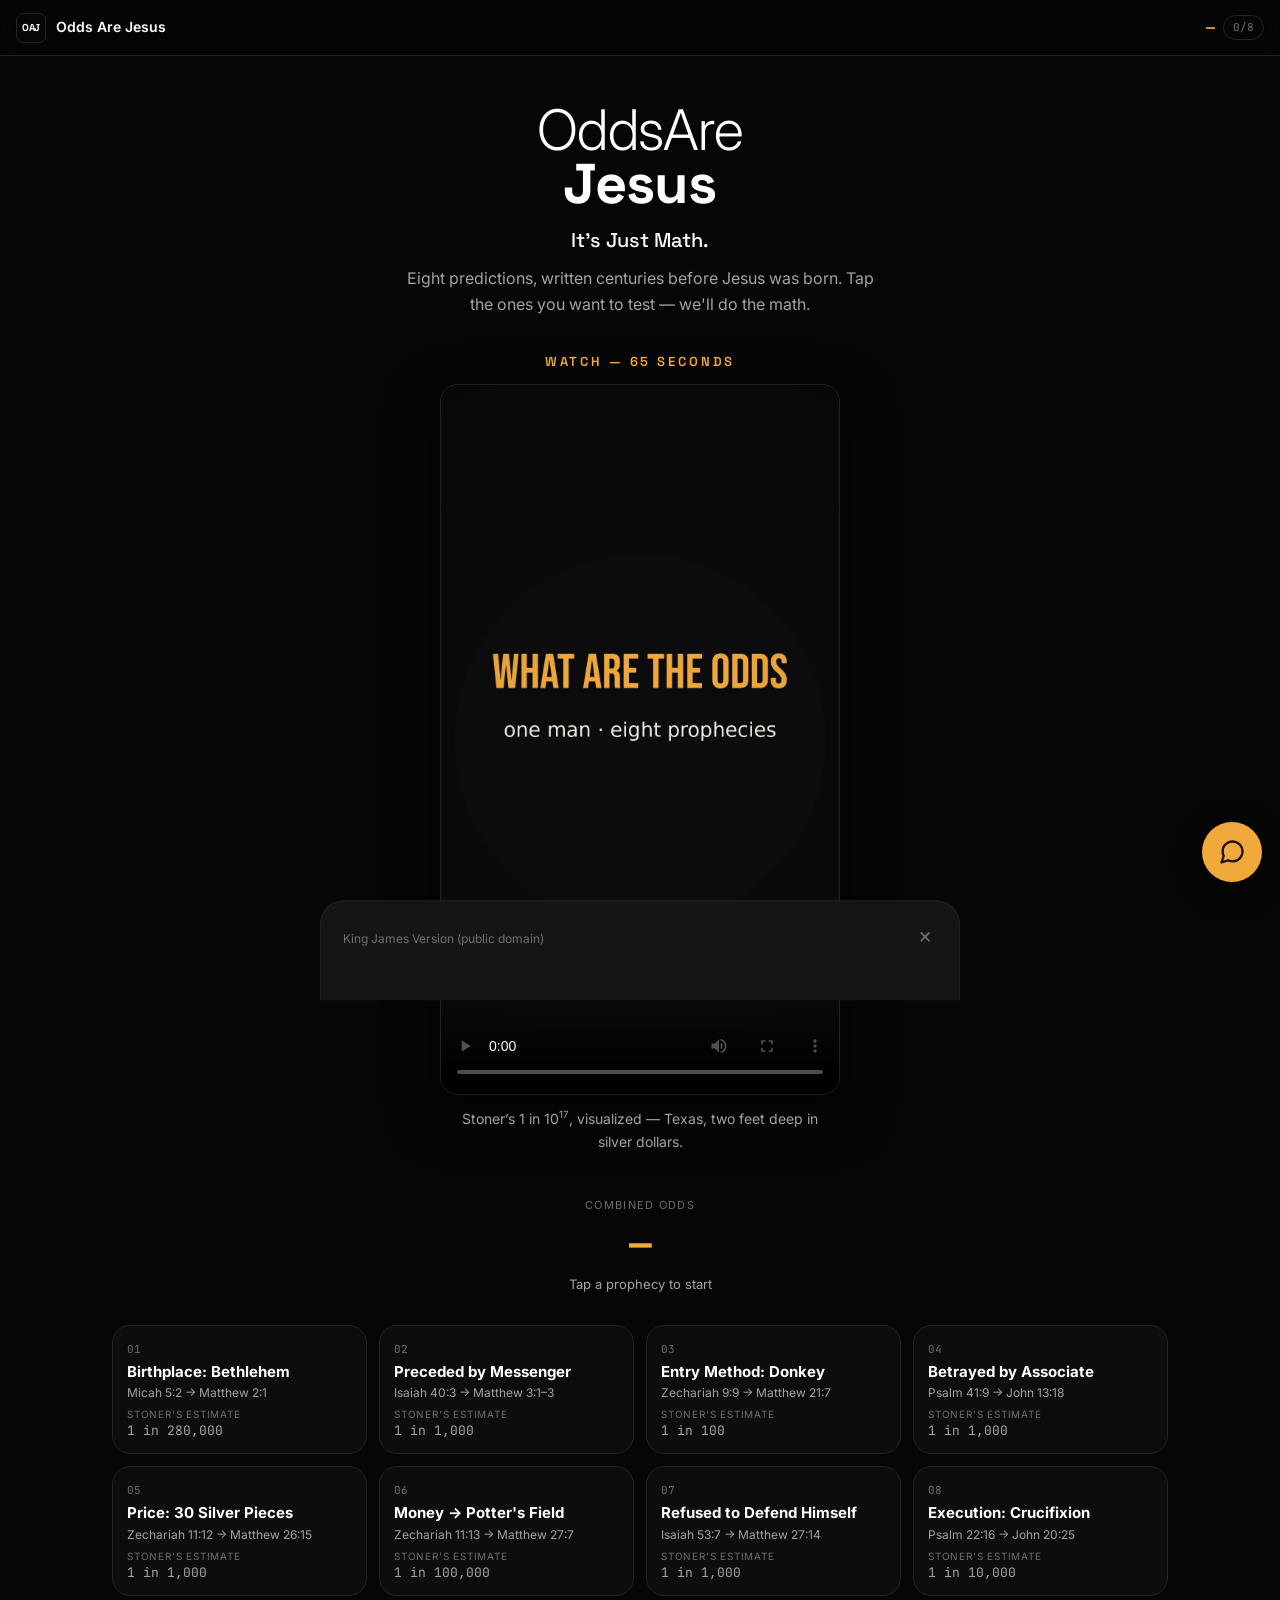
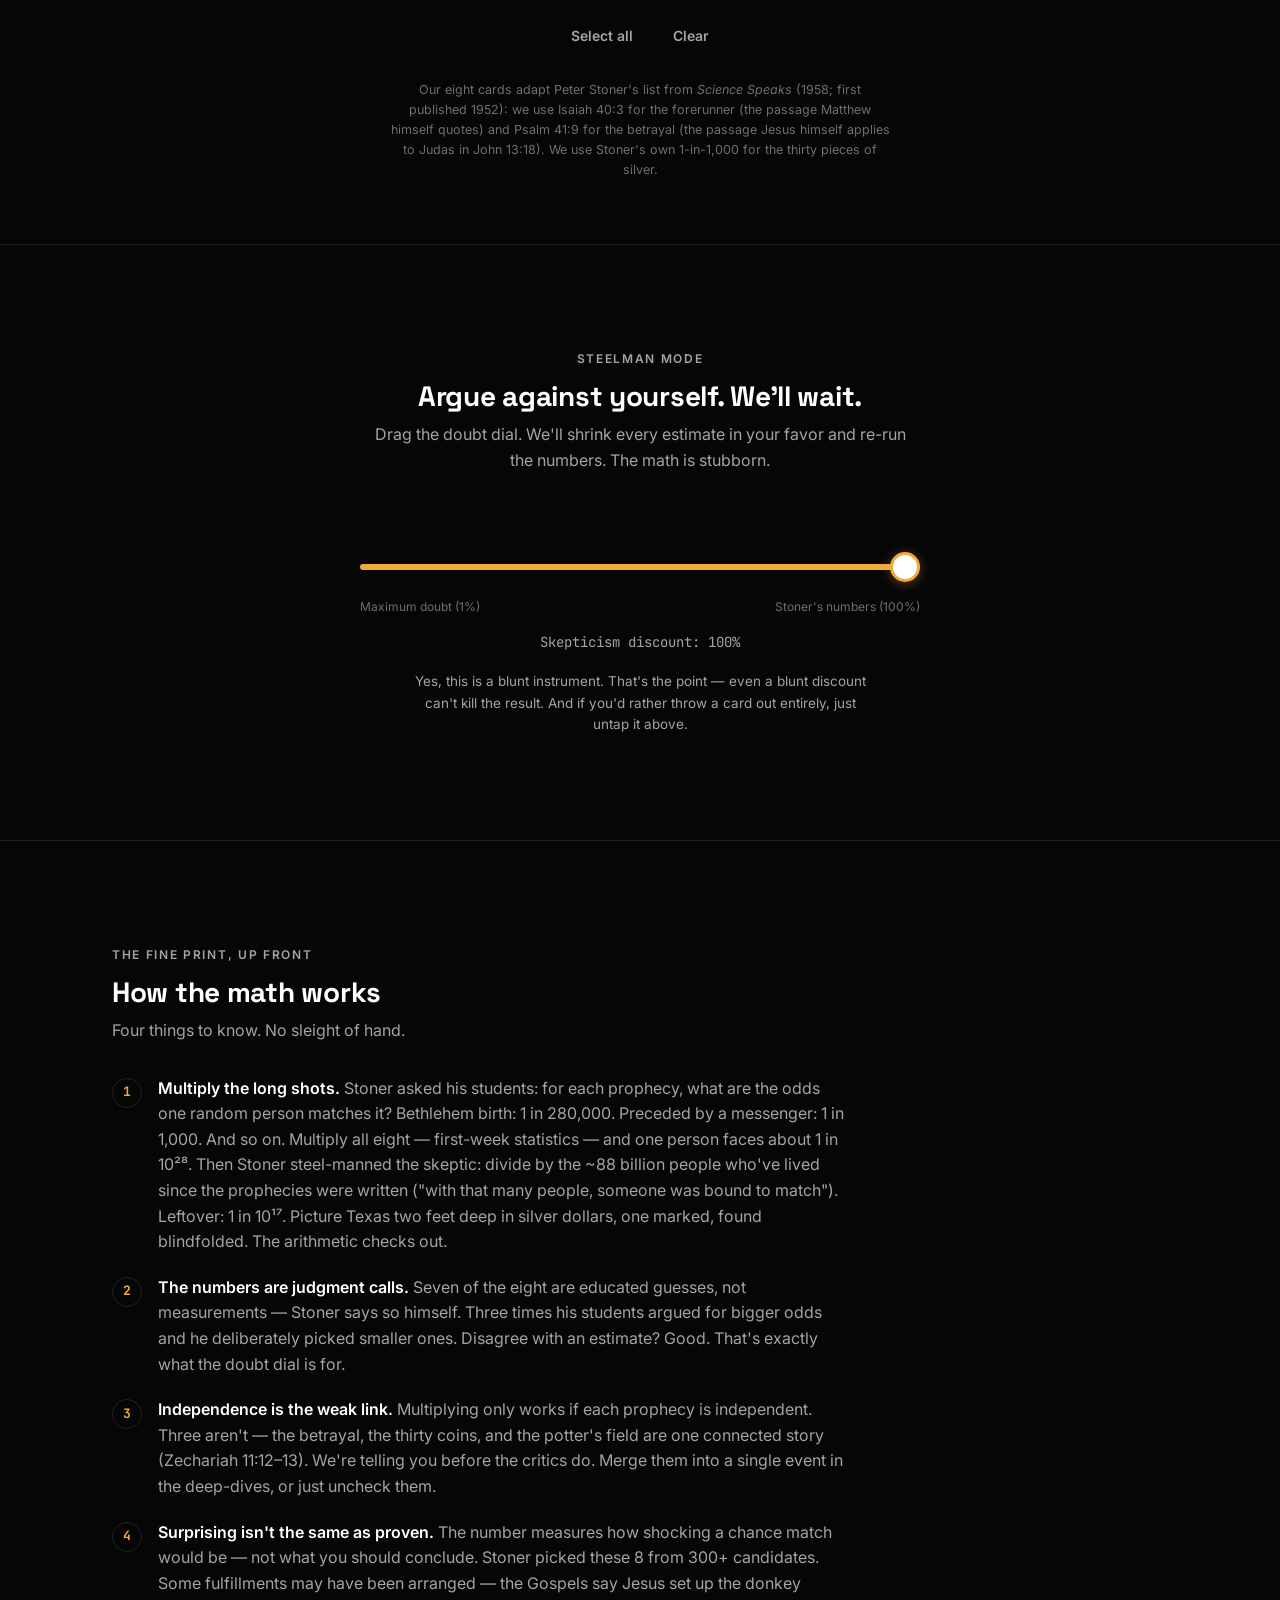
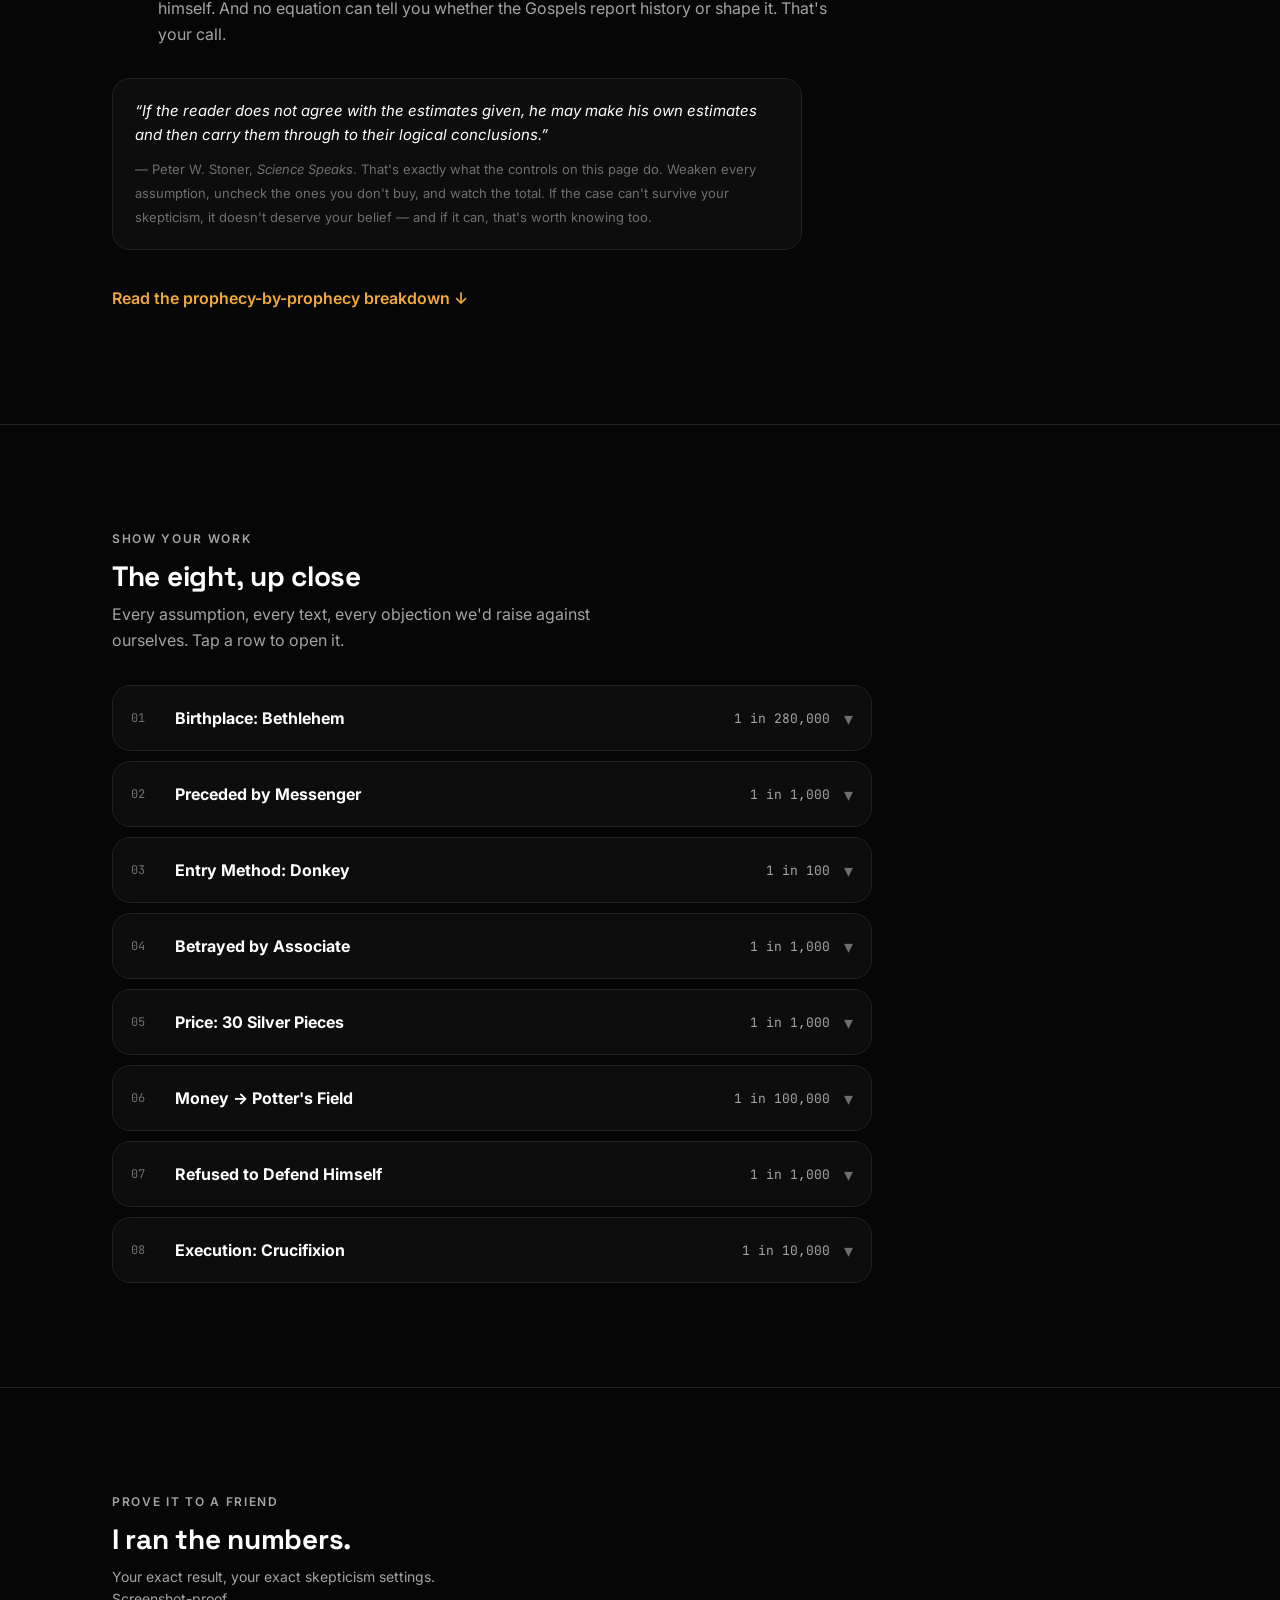
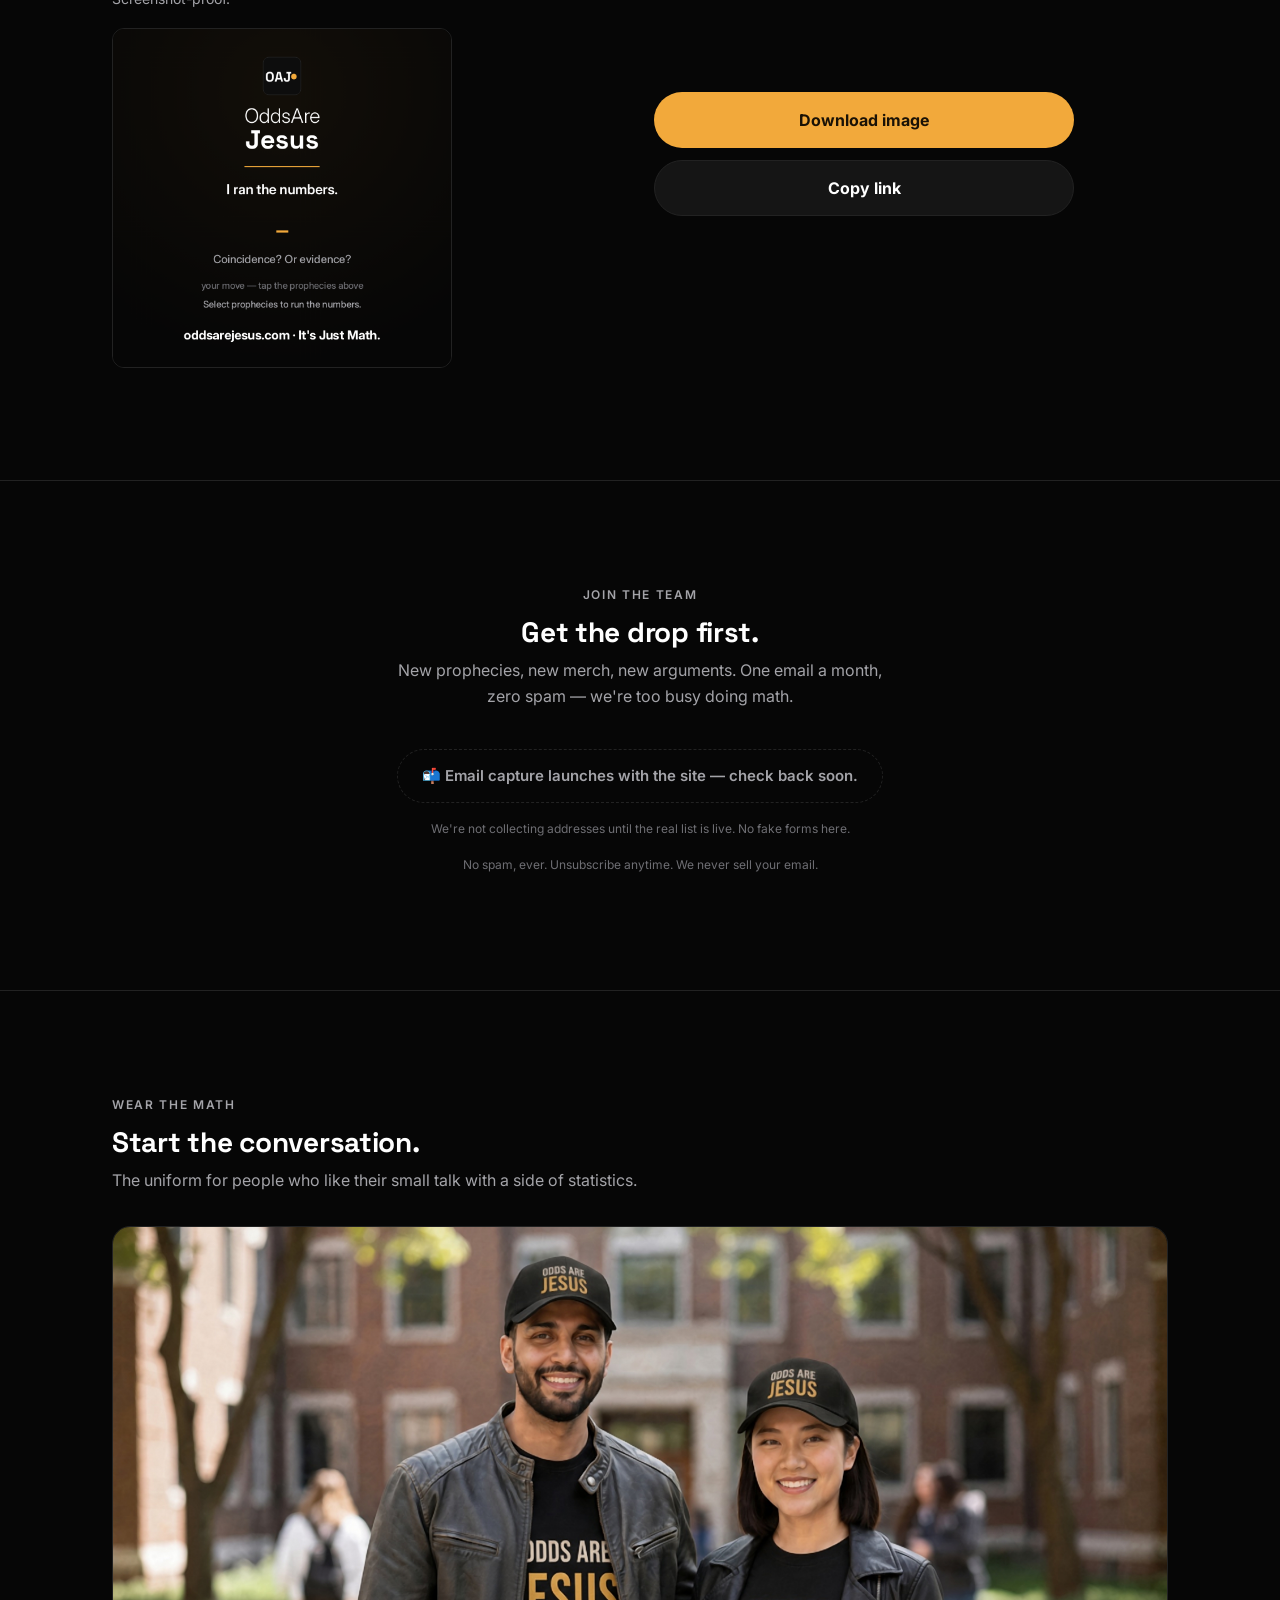
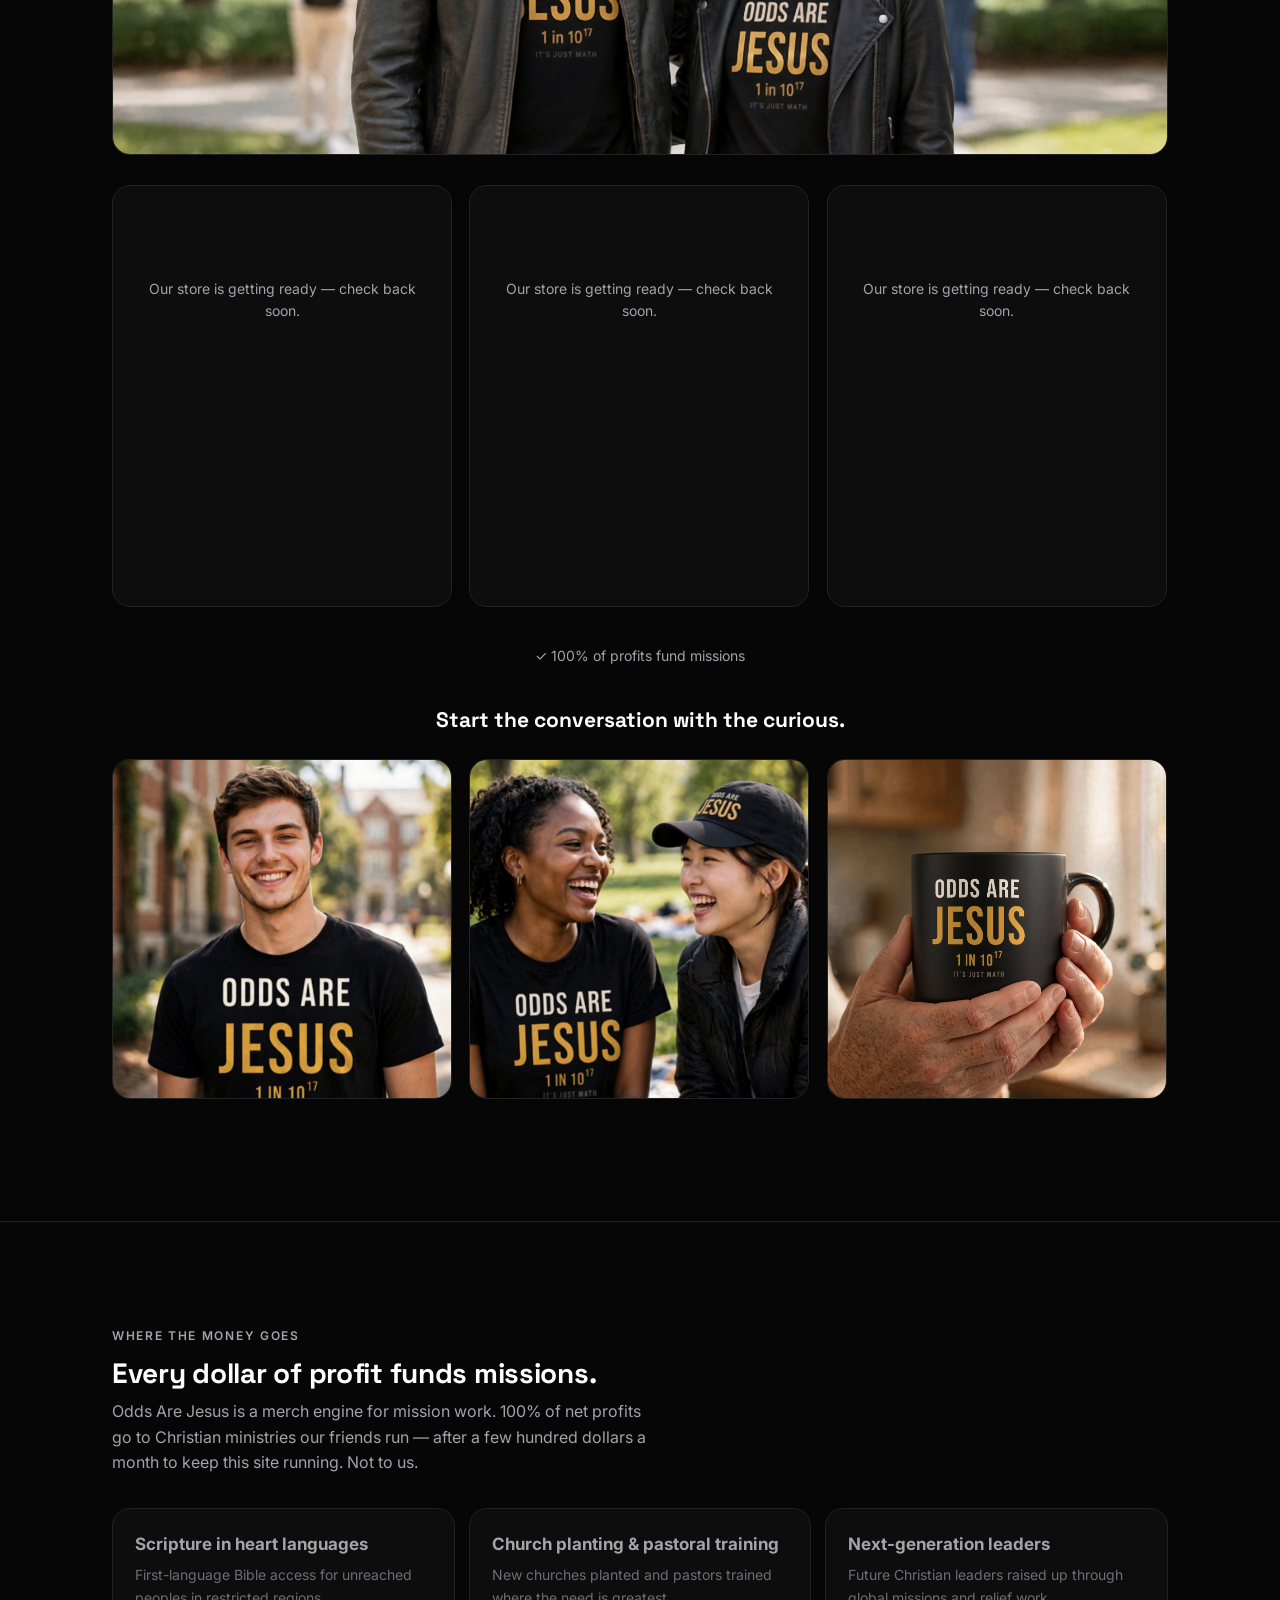
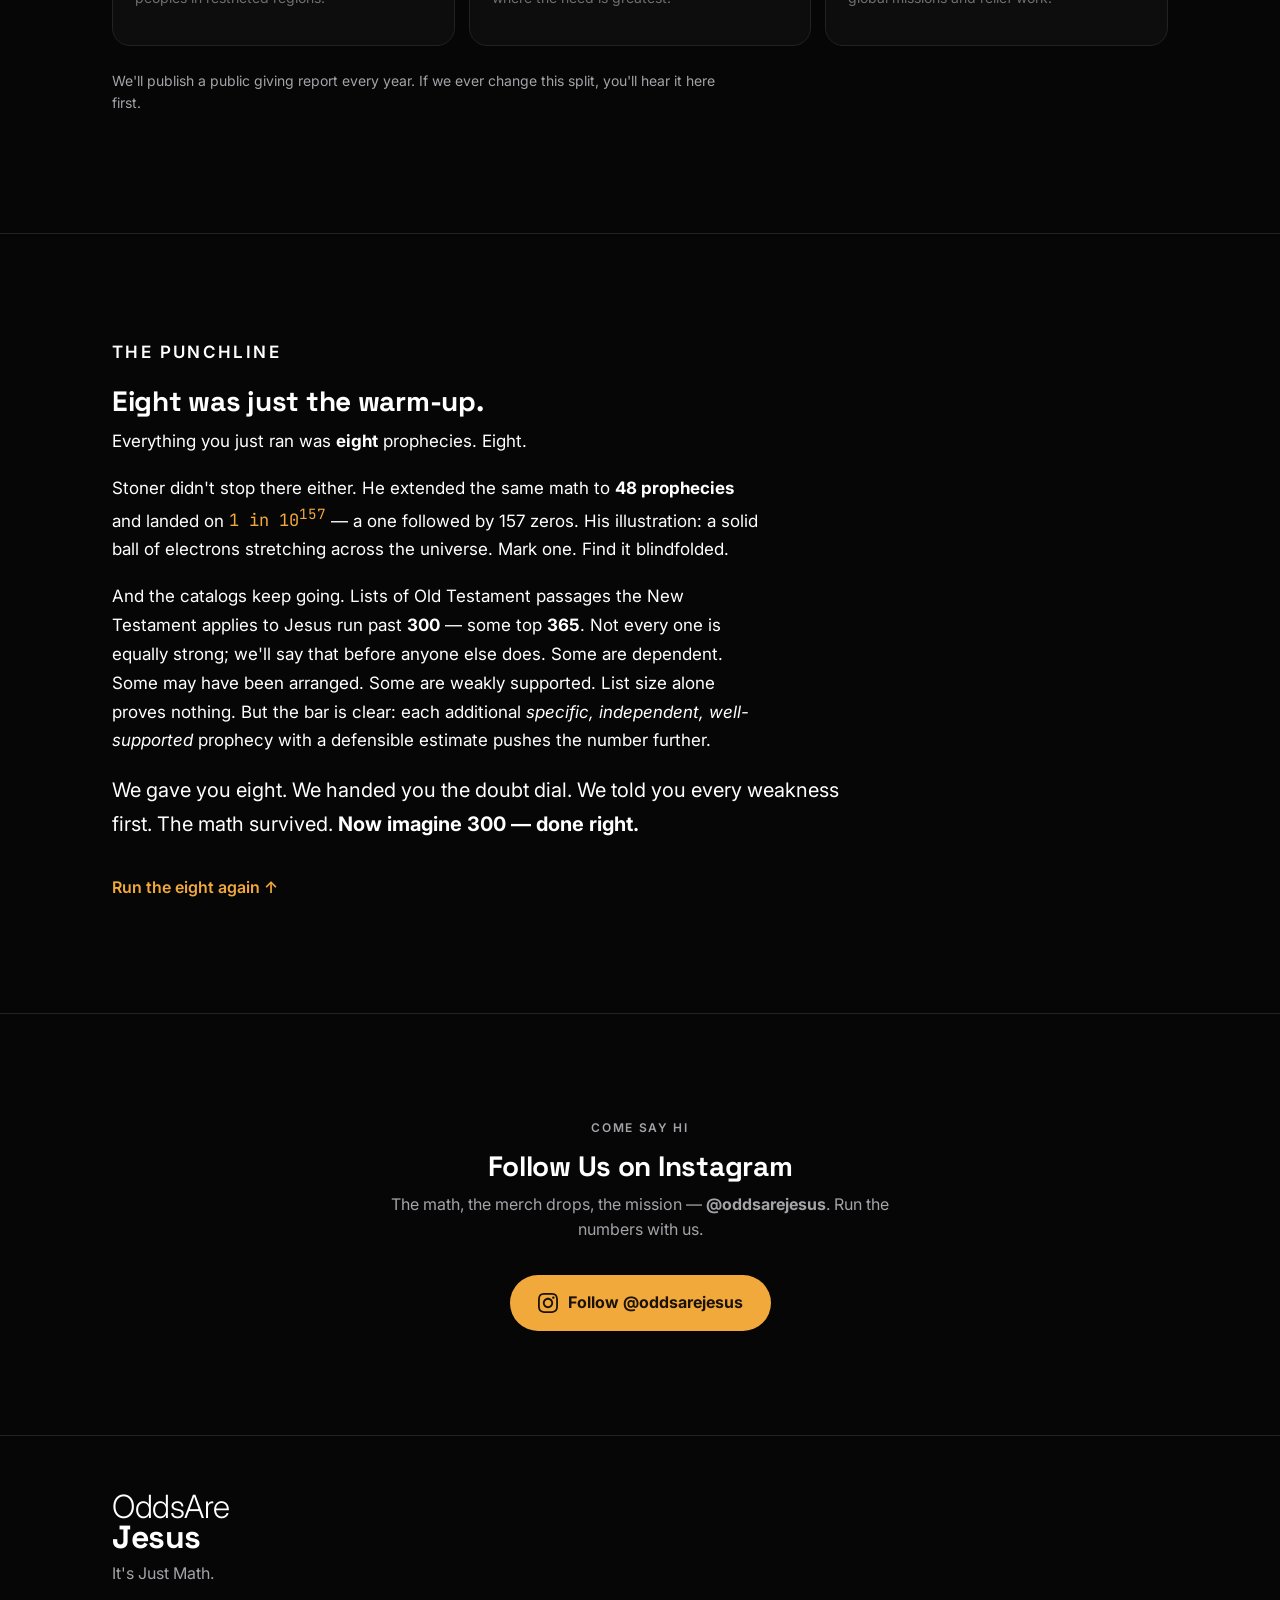
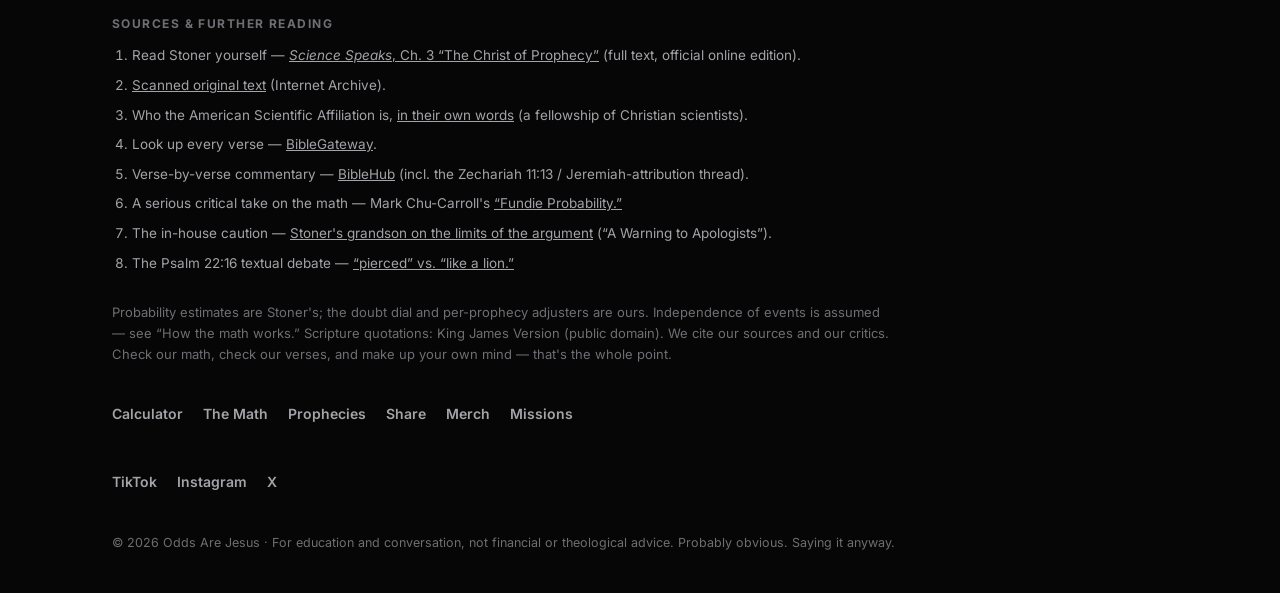
==== commit eb9e8d1a: "Add Follow Us on Instagram band" ====
--- a/v2/index.html
+++ b/v2/index.html
@@ -291,6 +291,14 @@
       <a class="nextlink" href="#calculator">Run the eight again ↑</a>
     </div>
   </section>
+  <section class="section follow" id="follow" aria-label="Follow us on Instagram">
+    <div class="wrap">
+      <p class="kicker">Come say hi</p>
+      <h2 class="section-title">Follow Us on Instagram</h2>
+      <p class="section-sub">The math, the merch drops, the mission — <strong>@oddsarejesus</strong>. Run the numbers with us.</p>
+      <a class="btn btn-primary" href="https://www.instagram.com/oddsarejesus/?utm_source=website&amp;utm_medium=follow_band&amp;utm_campaign=launch" target="_blank" rel="noopener"><svg viewBox="0 0 24 24" aria-hidden="true"><path d="M12 2.163c3.204 0 3.584.012 4.85.07 3.252.148 4.771 1.691 4.919 4.919.058 1.265.069 1.645.069 4.849 0 3.205-.012 3.584-.069 4.849-.149 3.225-1.664 4.771-4.919 4.919-1.266.058-1.644.07-4.85.07-3.204 0-3.584-.012-4.849-.07-3.26-.149-4.771-1.699-4.919-4.92-.058-1.265-.07-1.644-.07-4.849 0-3.204.013-3.583.07-4.849.149-3.227 1.664-4.771 4.919-4.919 1.266-.057 1.645-.069 4.849-.069zm0-2.163c-3.259 0-3.667.014-4.947.072-4.358.2-6.78 2.618-6.98 6.98-.059 1.281-.073 1.689-.073 4.948 0 3.259.014 3.668.072 4.948.2 4.358 2.618 6.78 6.98 6.98 1.281.058 1.689.072 4.948.072 3.259 0 3.668-.014 4.948-.072 4.354-.2 6.782-2.618 6.979-6.98.059-1.28.073-1.689.073-4.948 0-3.259-.014-3.667-.072-4.947-.196-4.354-2.617-6.78-6.979-6.98-1.281-.059-1.69-.073-4.949-.073zm0 5.838c-3.403 0-6.162 2.759-6.162 6.162s2.759 6.163 6.162 6.163 6.162-2.759 6.162-6.163c0-3.403-2.759-6.162-6.162-6.162zm0 10.162c-2.209 0-4-1.79-4-4 0-2.209 1.791-4 4-4s4 1.791 4 4c0 2.21-1.791 4-4 4zm6.406-11.845c-.796 0-1.441.645-1.441 1.44s.645 1.44 1.441 1.44c.795 0 1.439-.645 1.439-1.44s-.644-1.44-1.439-1.44z"/></svg>Follow @oddsarejesus</a>
+    </div>
+  </section>
 </main>
 
 <!-- (i) FOOTER -->
--- a/v2/styles.css
+++ b/v2/styles.css
@@ -497,3 +497,9 @@
 }
 .video-cap { color: var(--muted); font-size: 14px; margin: 12px auto 0; max-width: 26em; }
 .video-cap sup { font-size: 0.7em; }
+
+/* Follow band */
+.follow .wrap { text-align: center; }
+.follow .section-sub { margin-left: auto; margin-right: auto; }
+.follow .btn { display: inline-flex; align-items: center; gap: 10px; }
+.follow .btn svg { width: 20px; height: 20px; fill: currentColor; flex: none; }
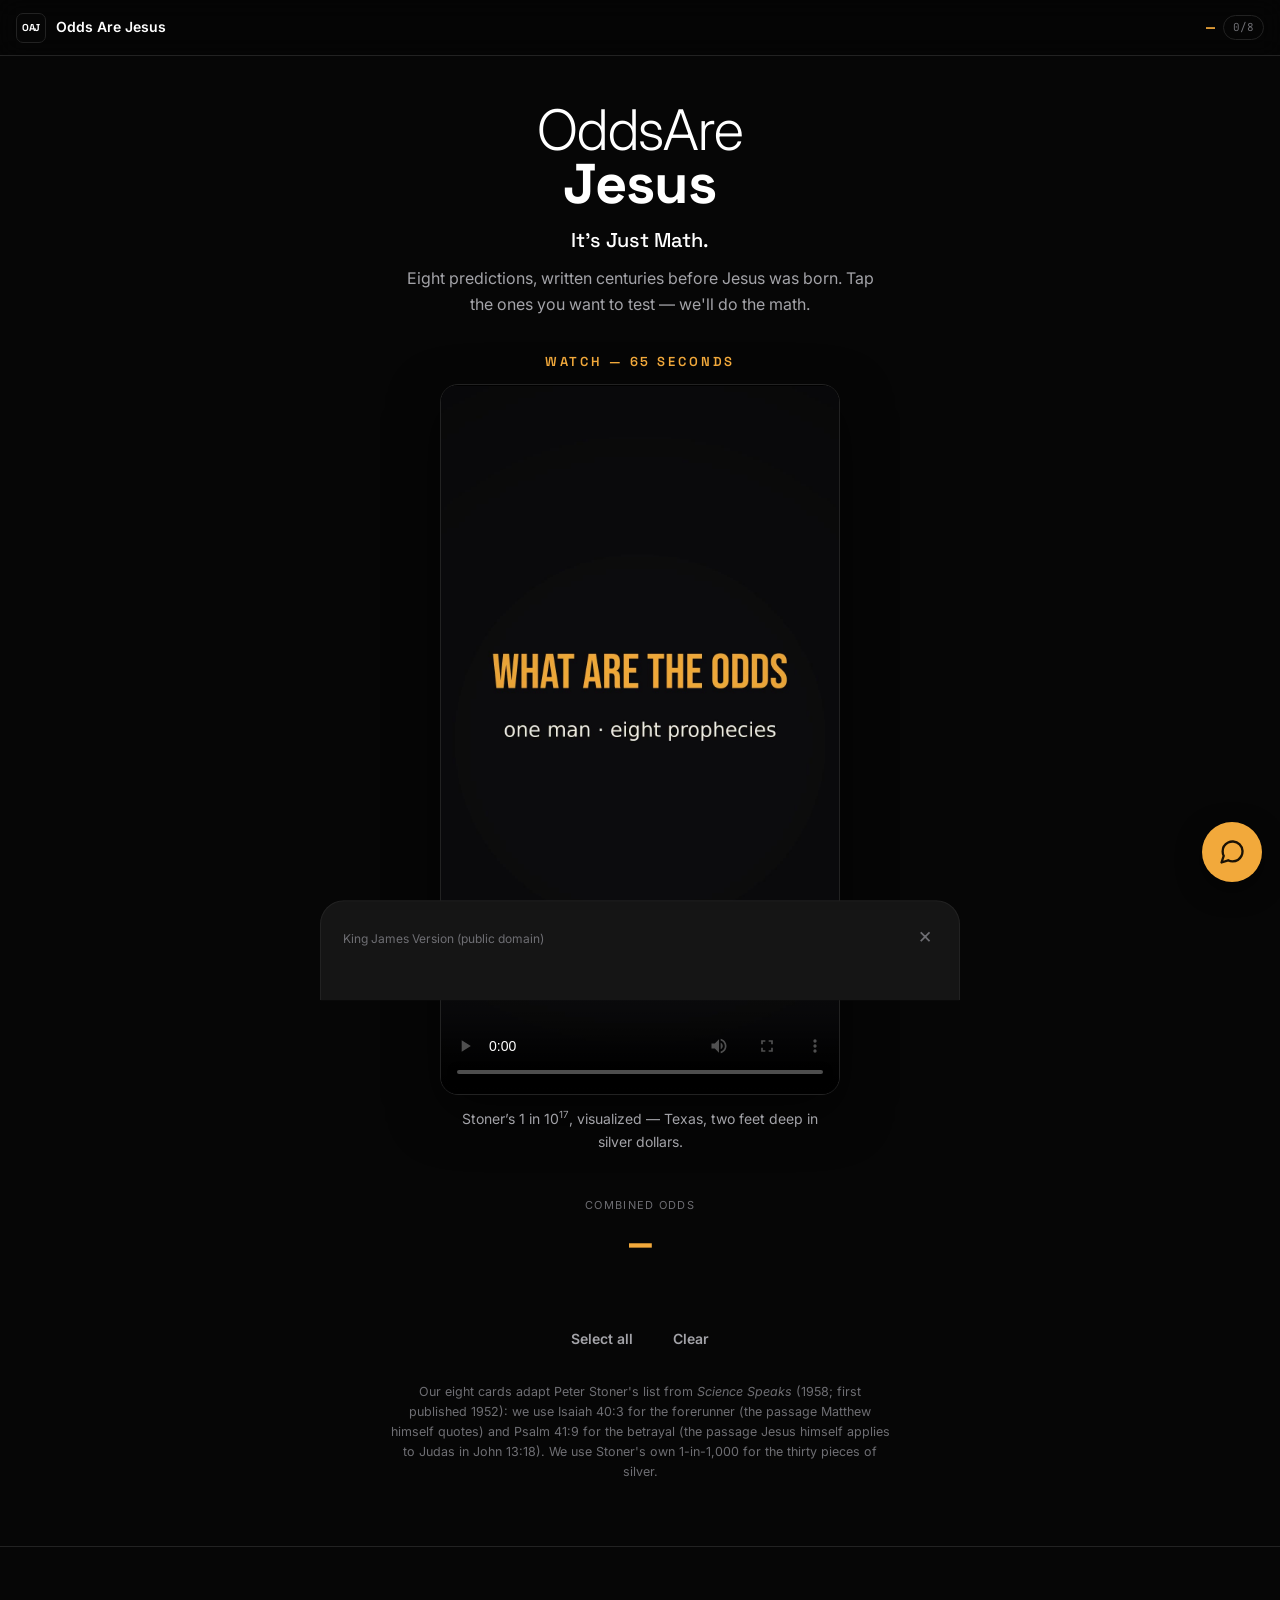
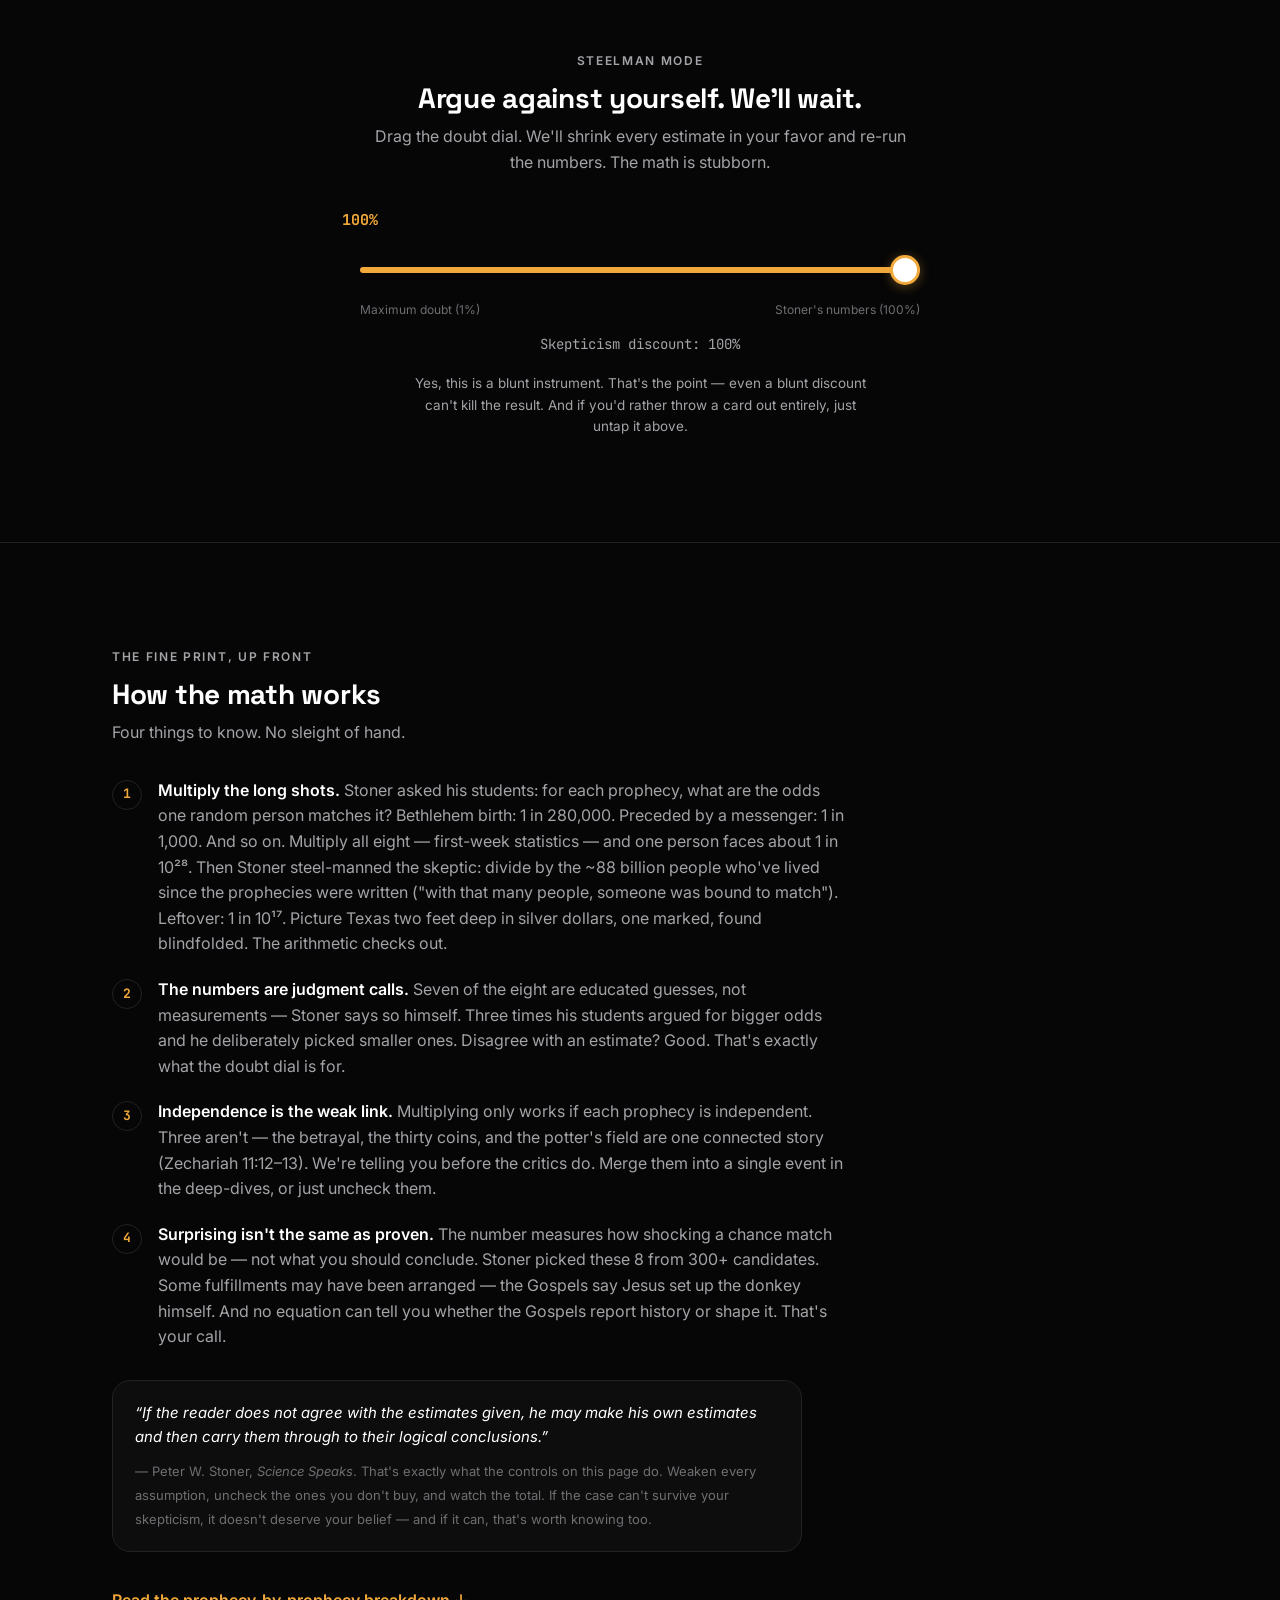
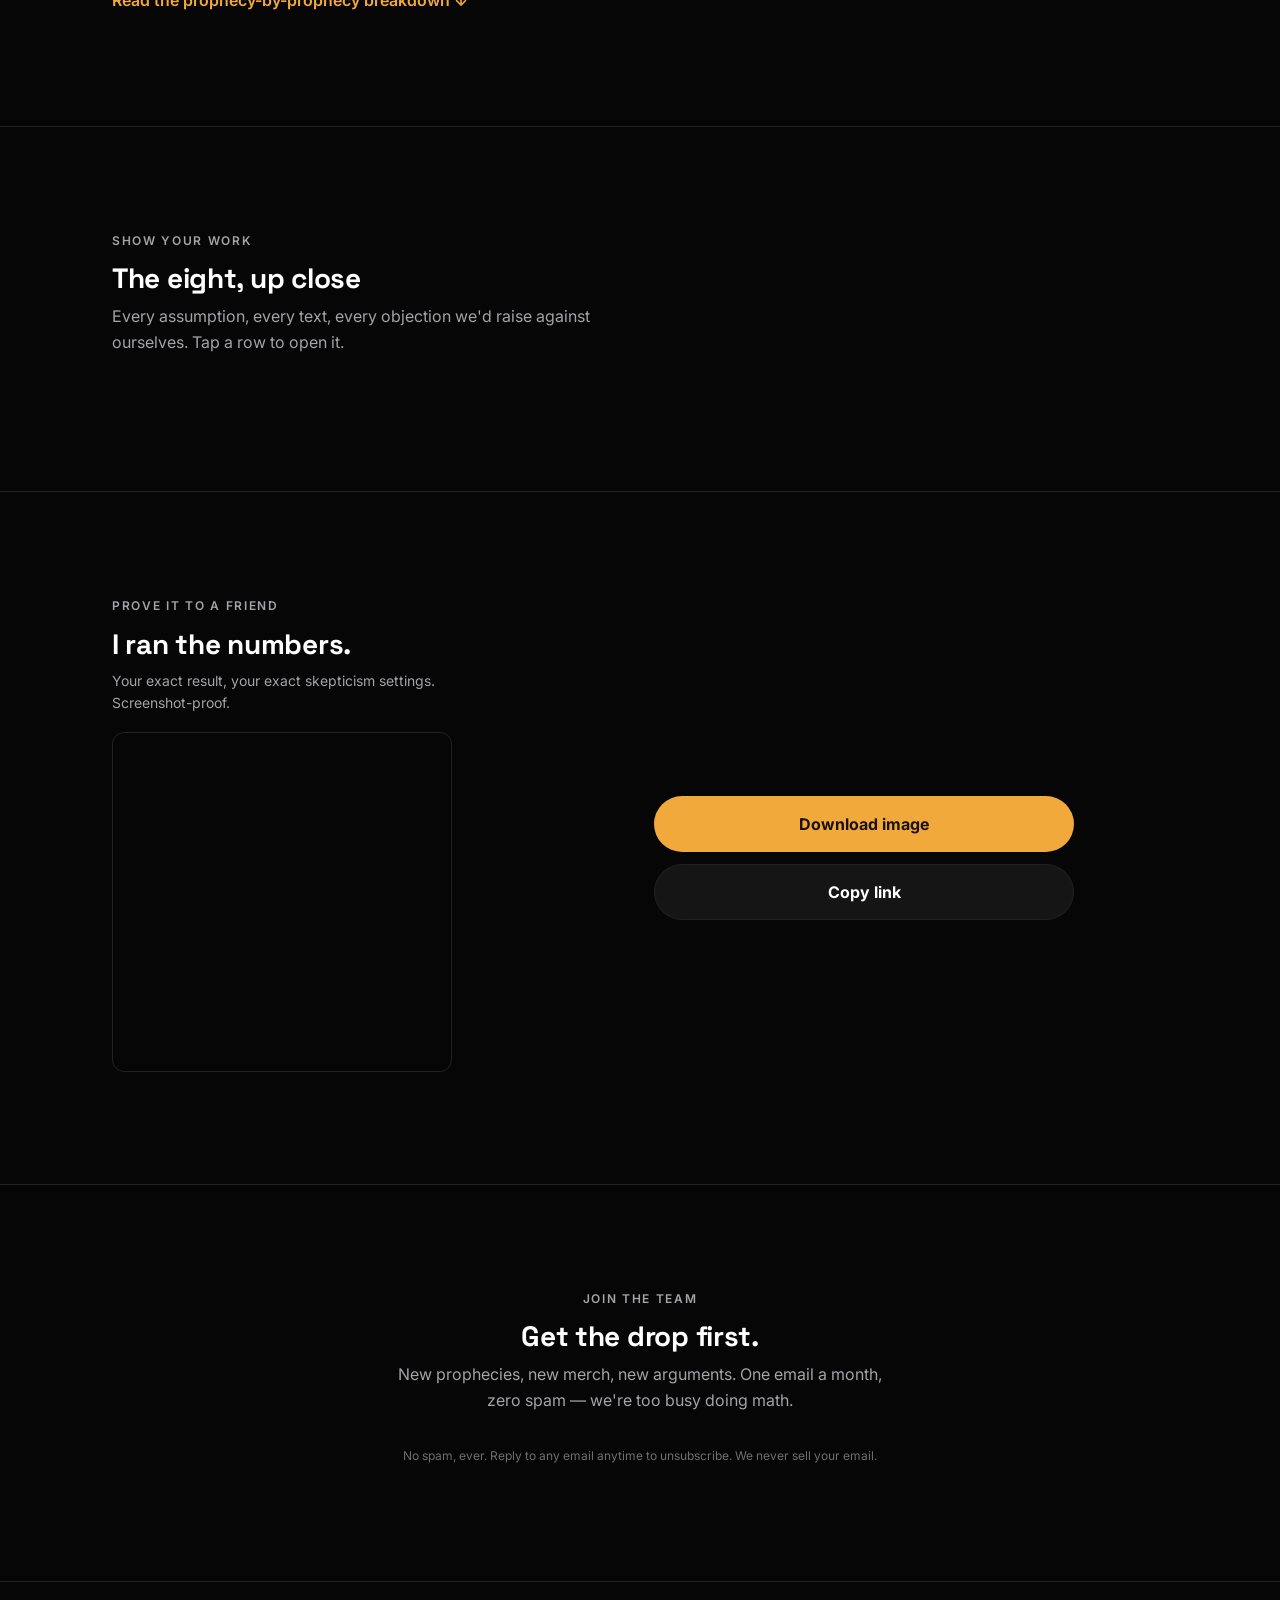
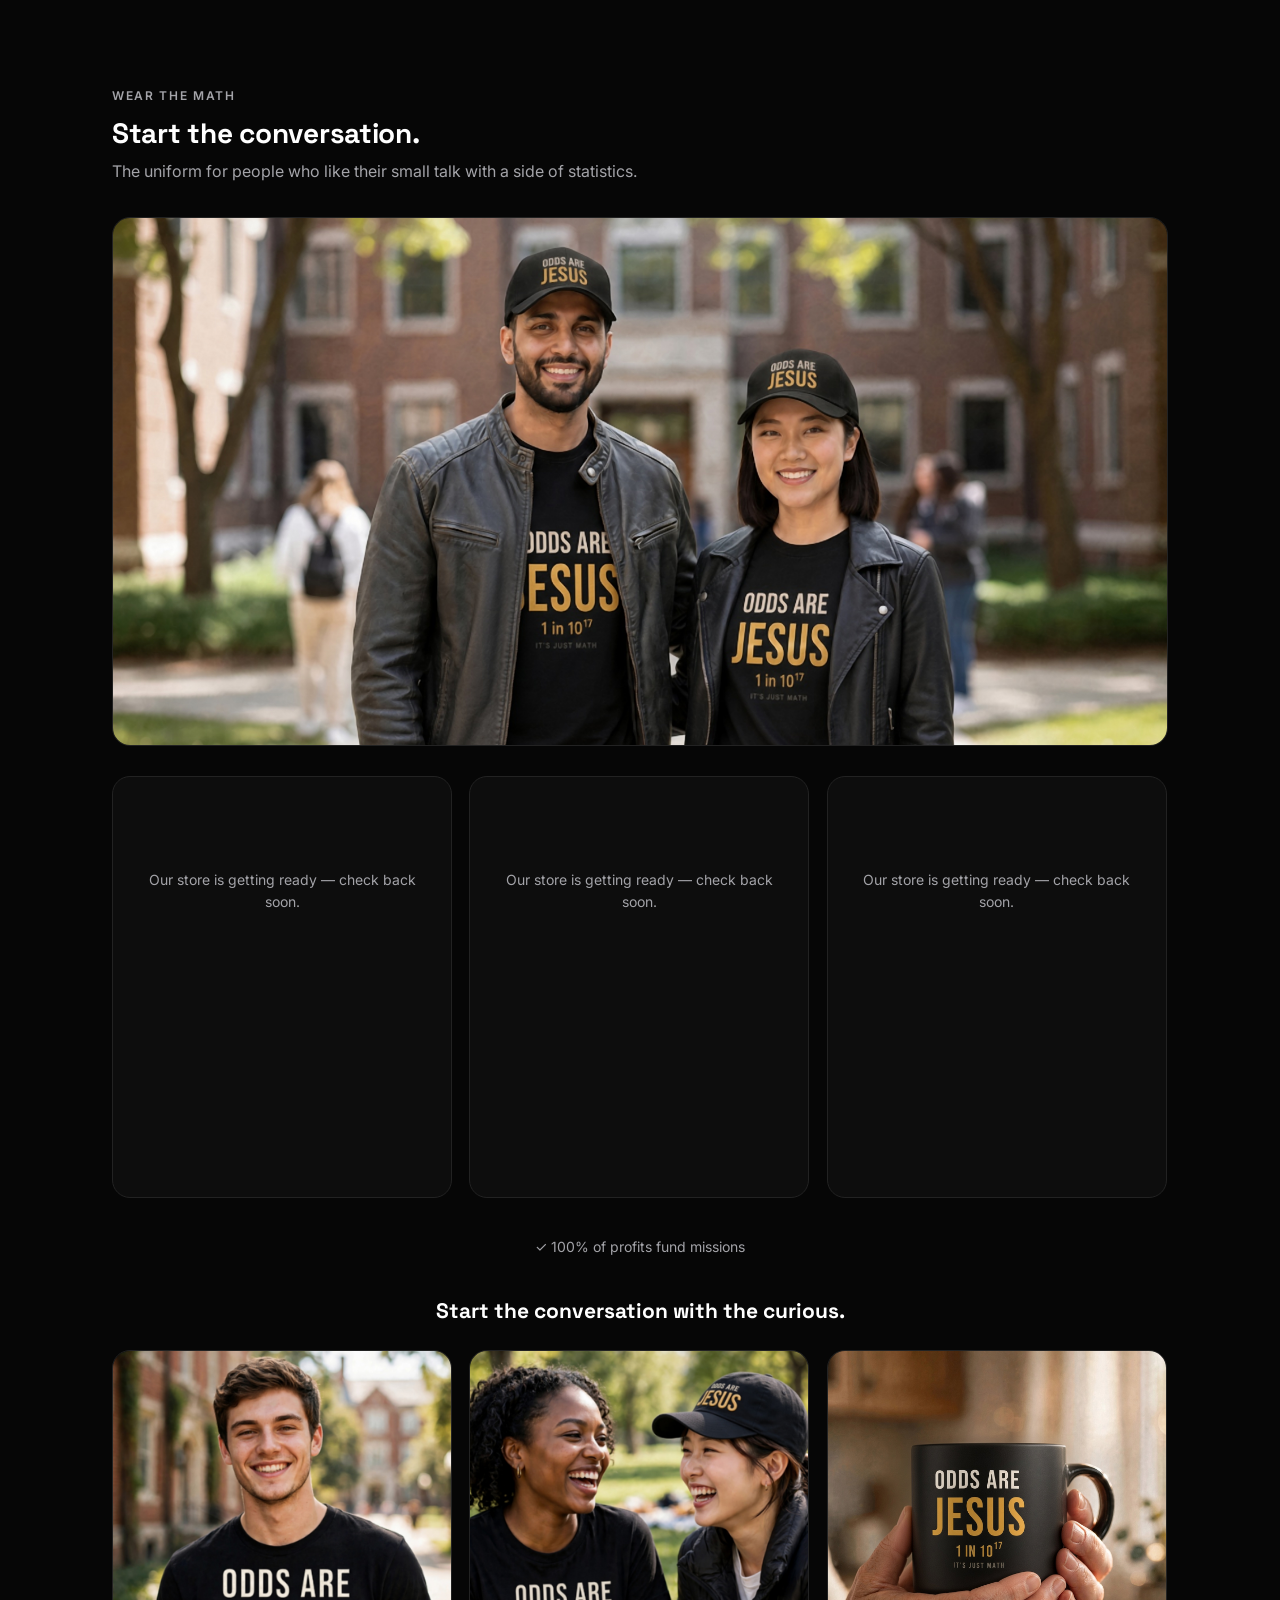
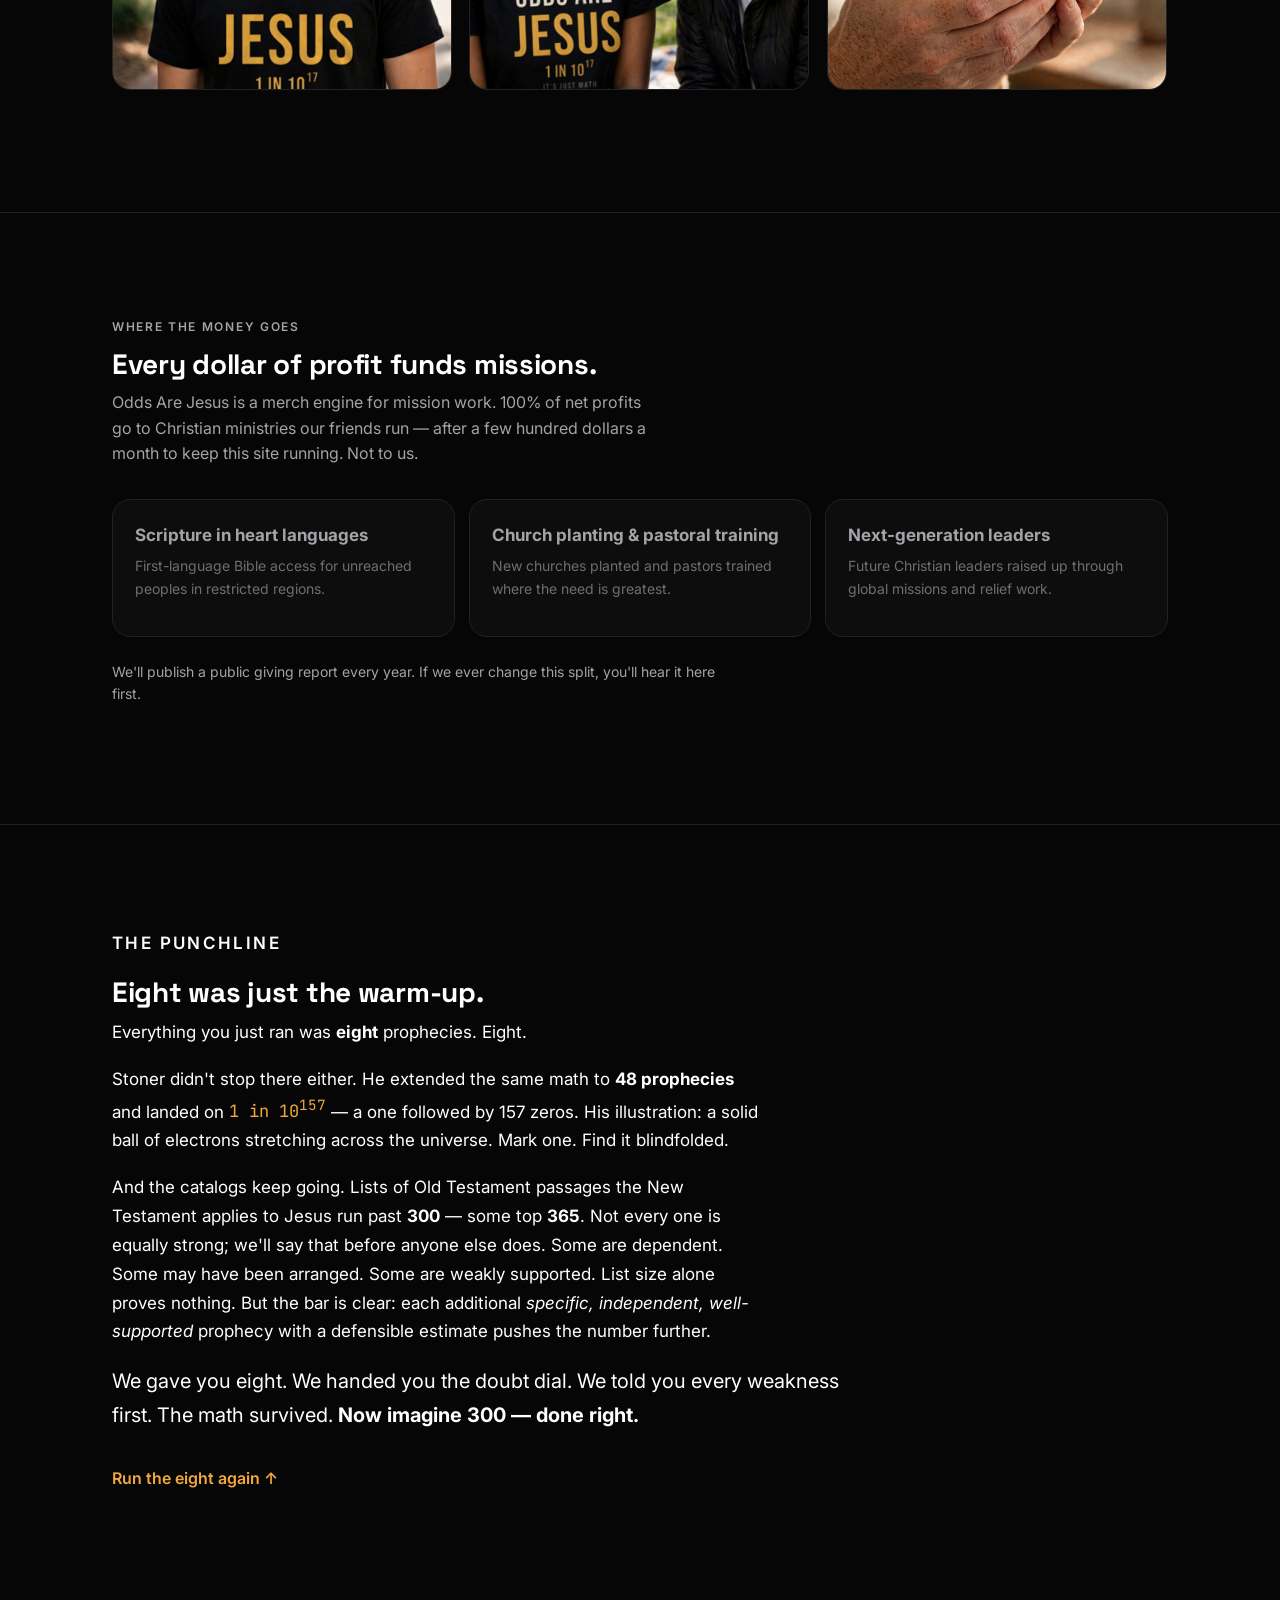
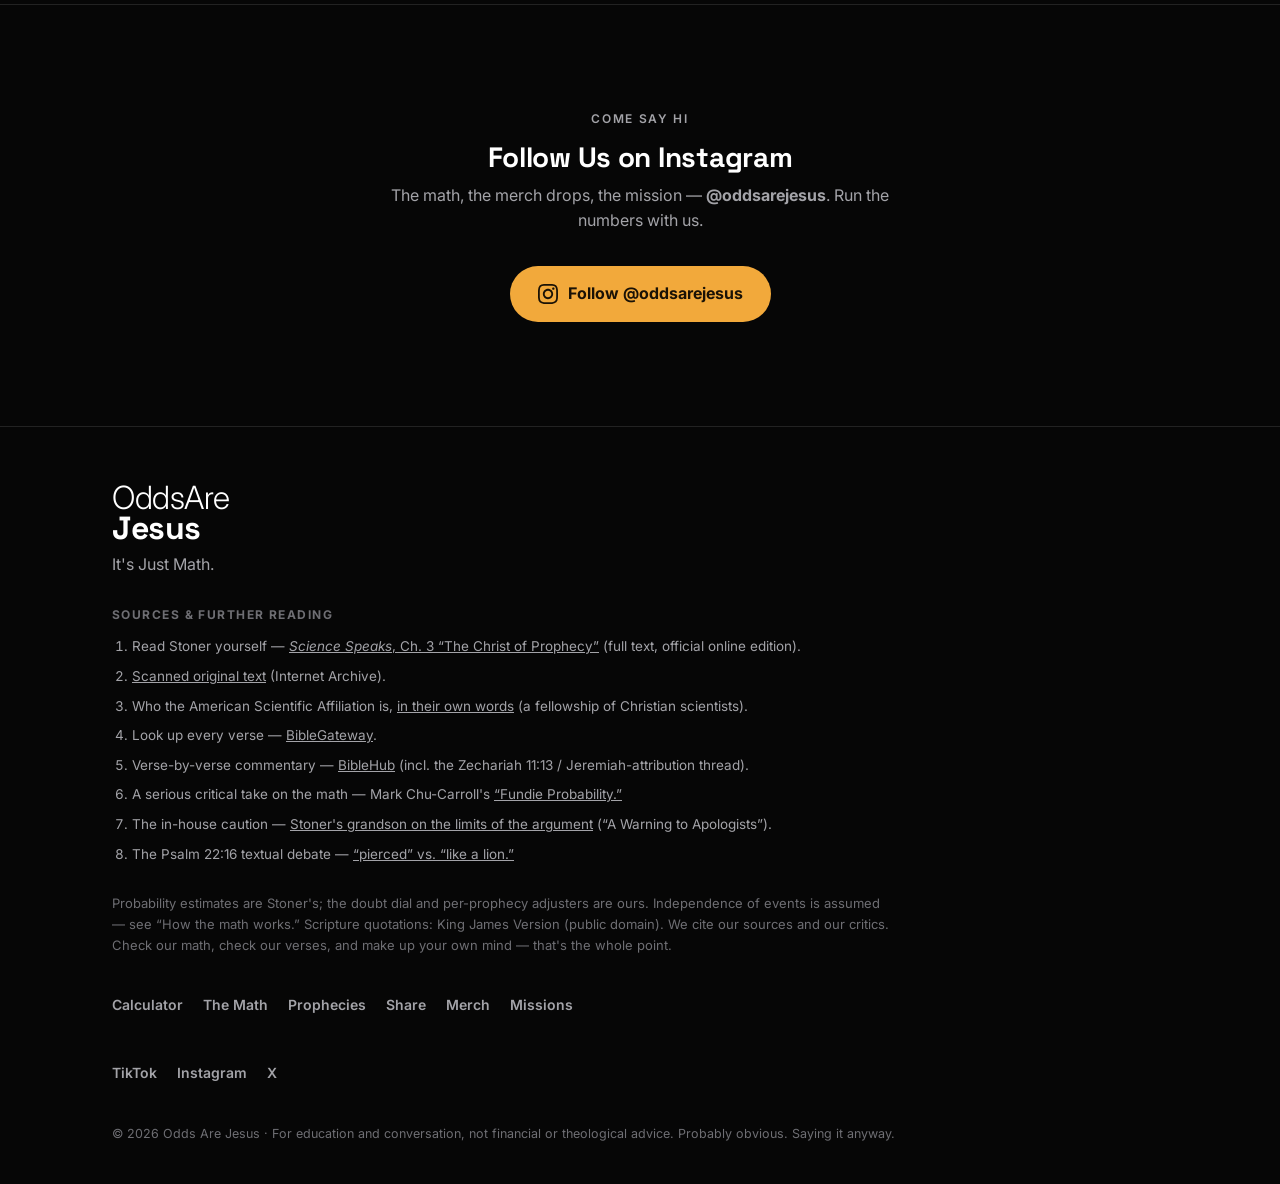
==== commit 31b26e85: "Unsubscribe copy: reply to any email anytime" ====
--- a/v2/index.html
+++ b/v2/index.html
@@ -213,7 +213,7 @@
           <span class="soon-chip">📬 Email capture launches with the site — check back soon.</span>
           <p class="privacy">We're not collecting addresses until the real list is live. No fake forms here.</p>
         </div>
-        <p class="privacy">No spam, ever. Unsubscribe anytime. We never sell your email.</p>
+        <p class="privacy">No spam, ever. Reply to any email anytime to unsubscribe. We never sell your email.</p>
       </div>
     </div>
   </section>
--- a/v2/styles.css
+++ b/v2/styles.css
@@ -316,6 +316,10 @@
 .merch-cta { text-align: center; margin-top: 10px; }
 .buybtn { padding: 18px 16px 20px; min-height: 420px; }
 .buybtn .shopify-buy__product { text-align: left; }
+/* Keep the Shopify Buy Button iframes full-width and visible so the variant
+   selector, quantity, Add to cart, and branded cart stay usable. */
+.buybtn > iframe,
+.buybtn .shopify-buy-frame { display: block !important; width: 100% !important; max-width: none !important; min-height: 132px !important; border: 0 !important; }
 .buybtn-fallback { color: var(--muted); font-size: 14px; text-align: center; padding: 60px 10px; }
 .lifestyle { margin-top: 36px; }
 .lifestyle-title { text-align: center; font-family: var(--font-display); font-size: 21px; font-weight: 700; margin: 0 0 18px; }
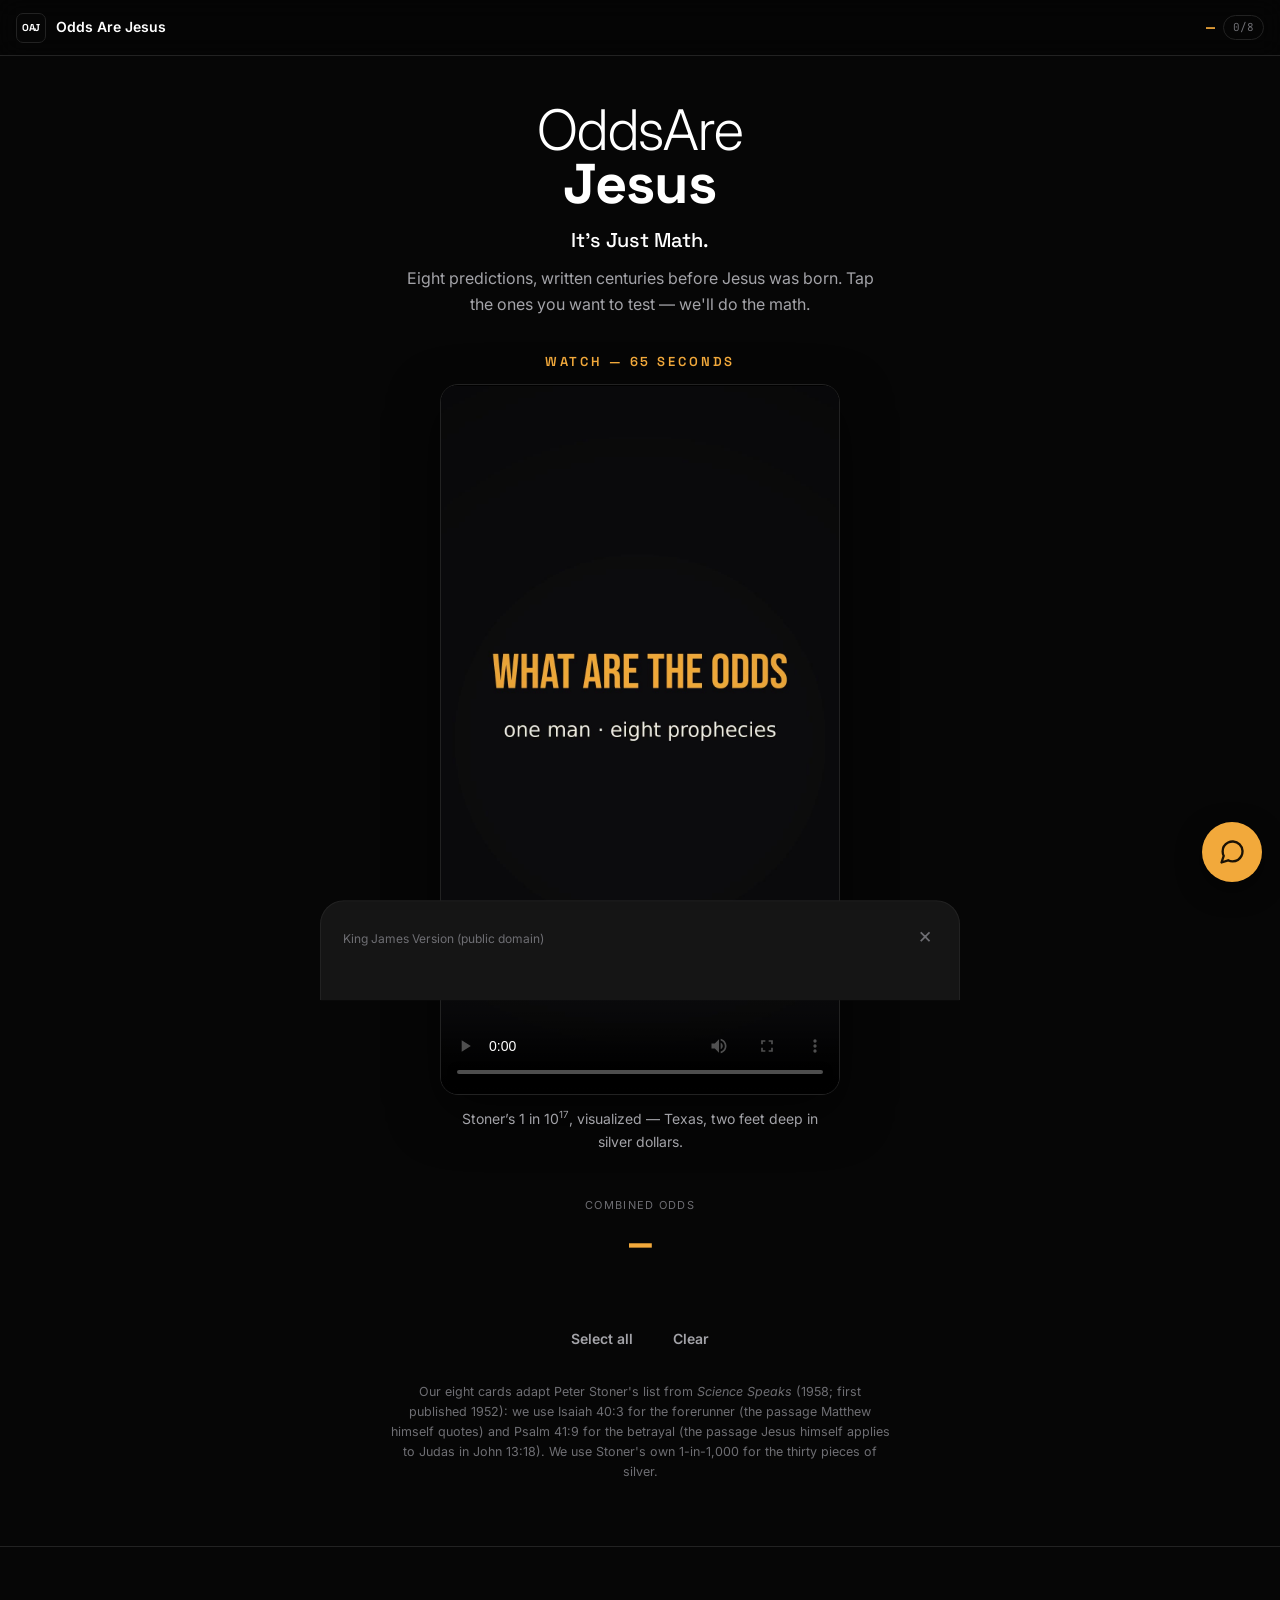
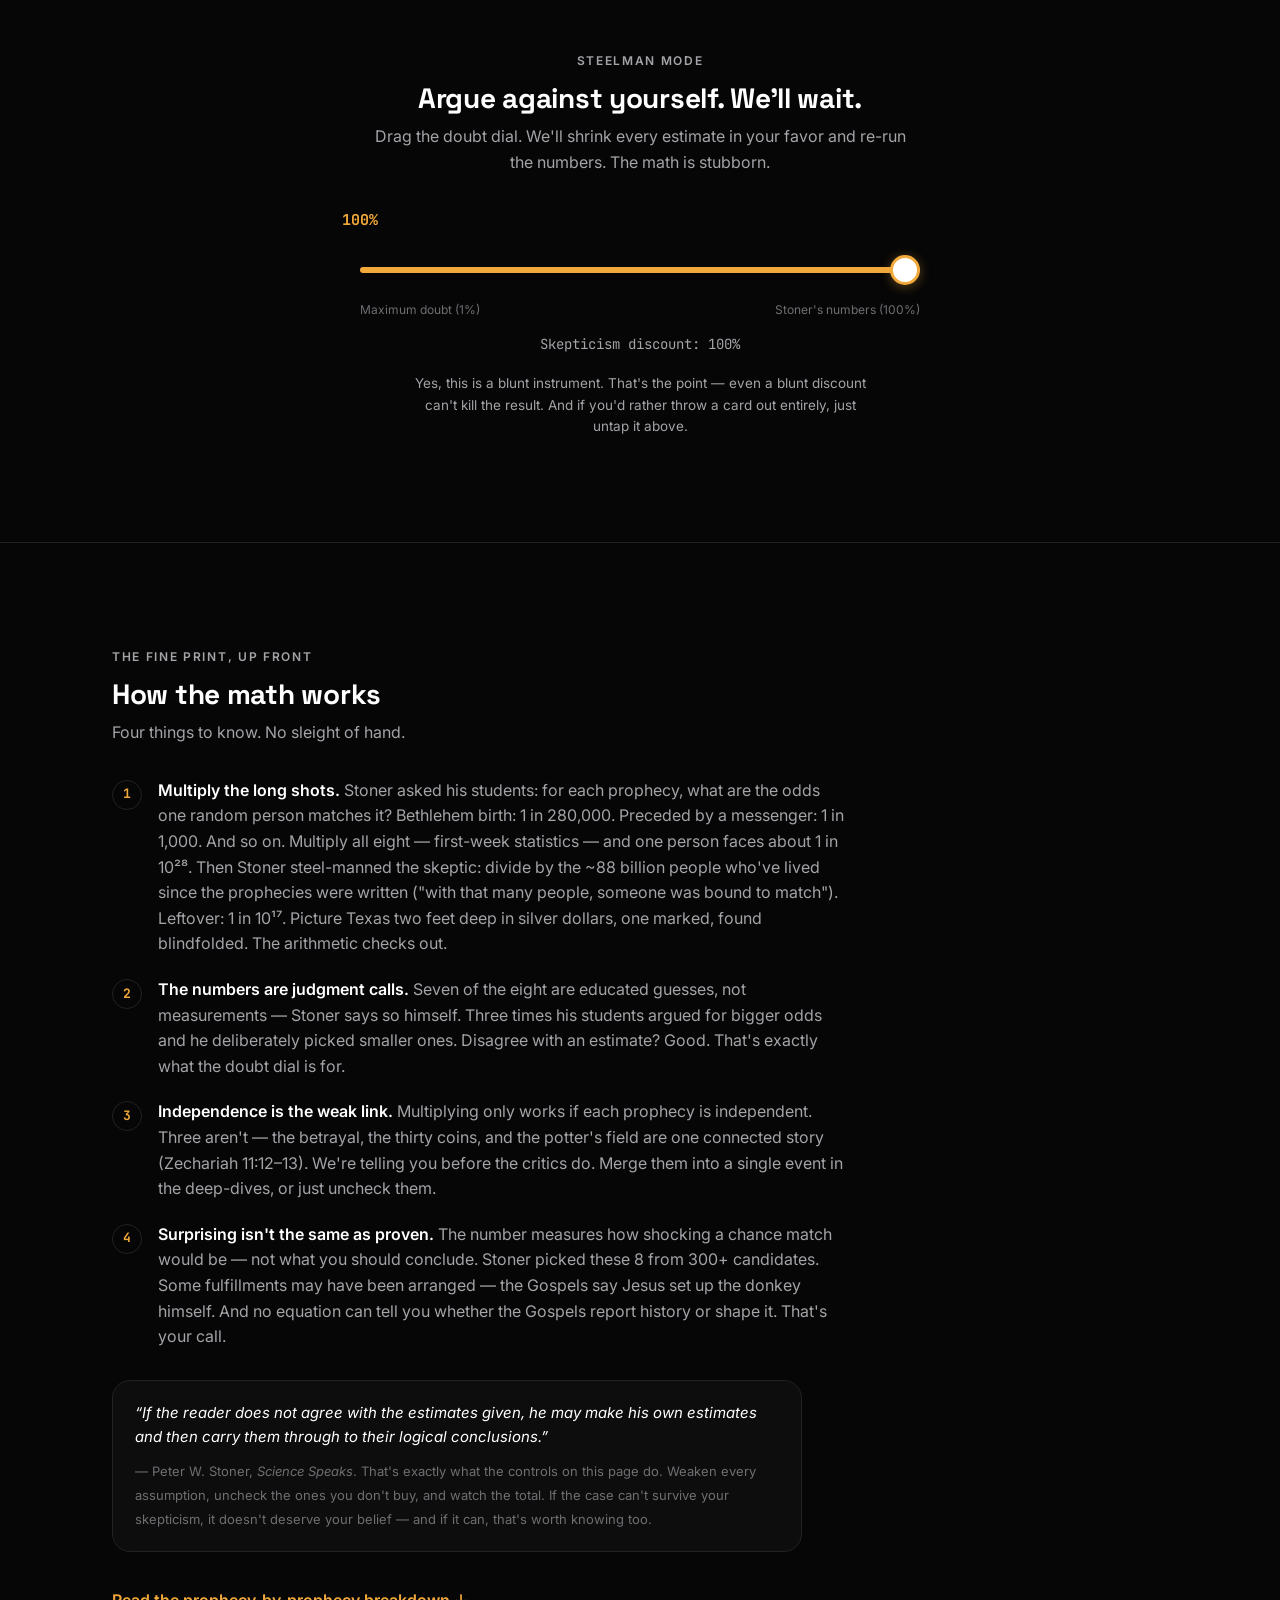
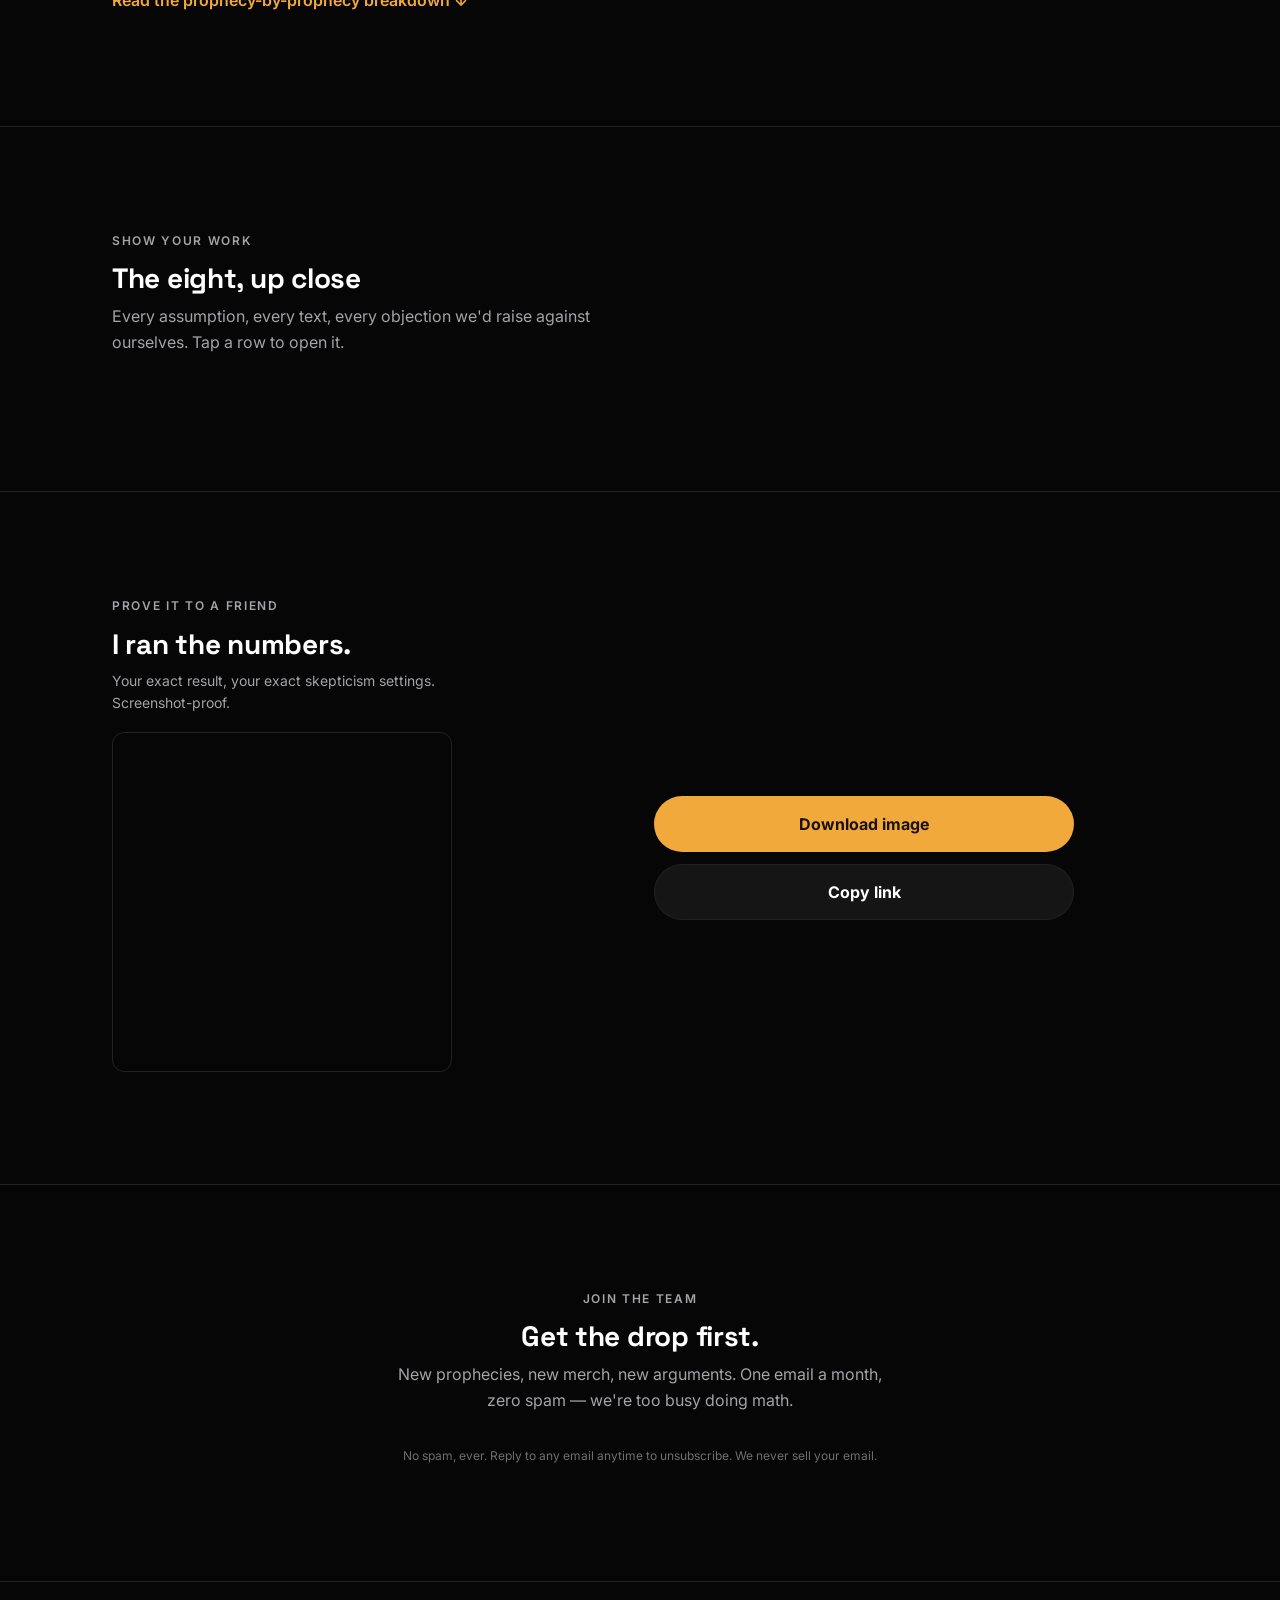
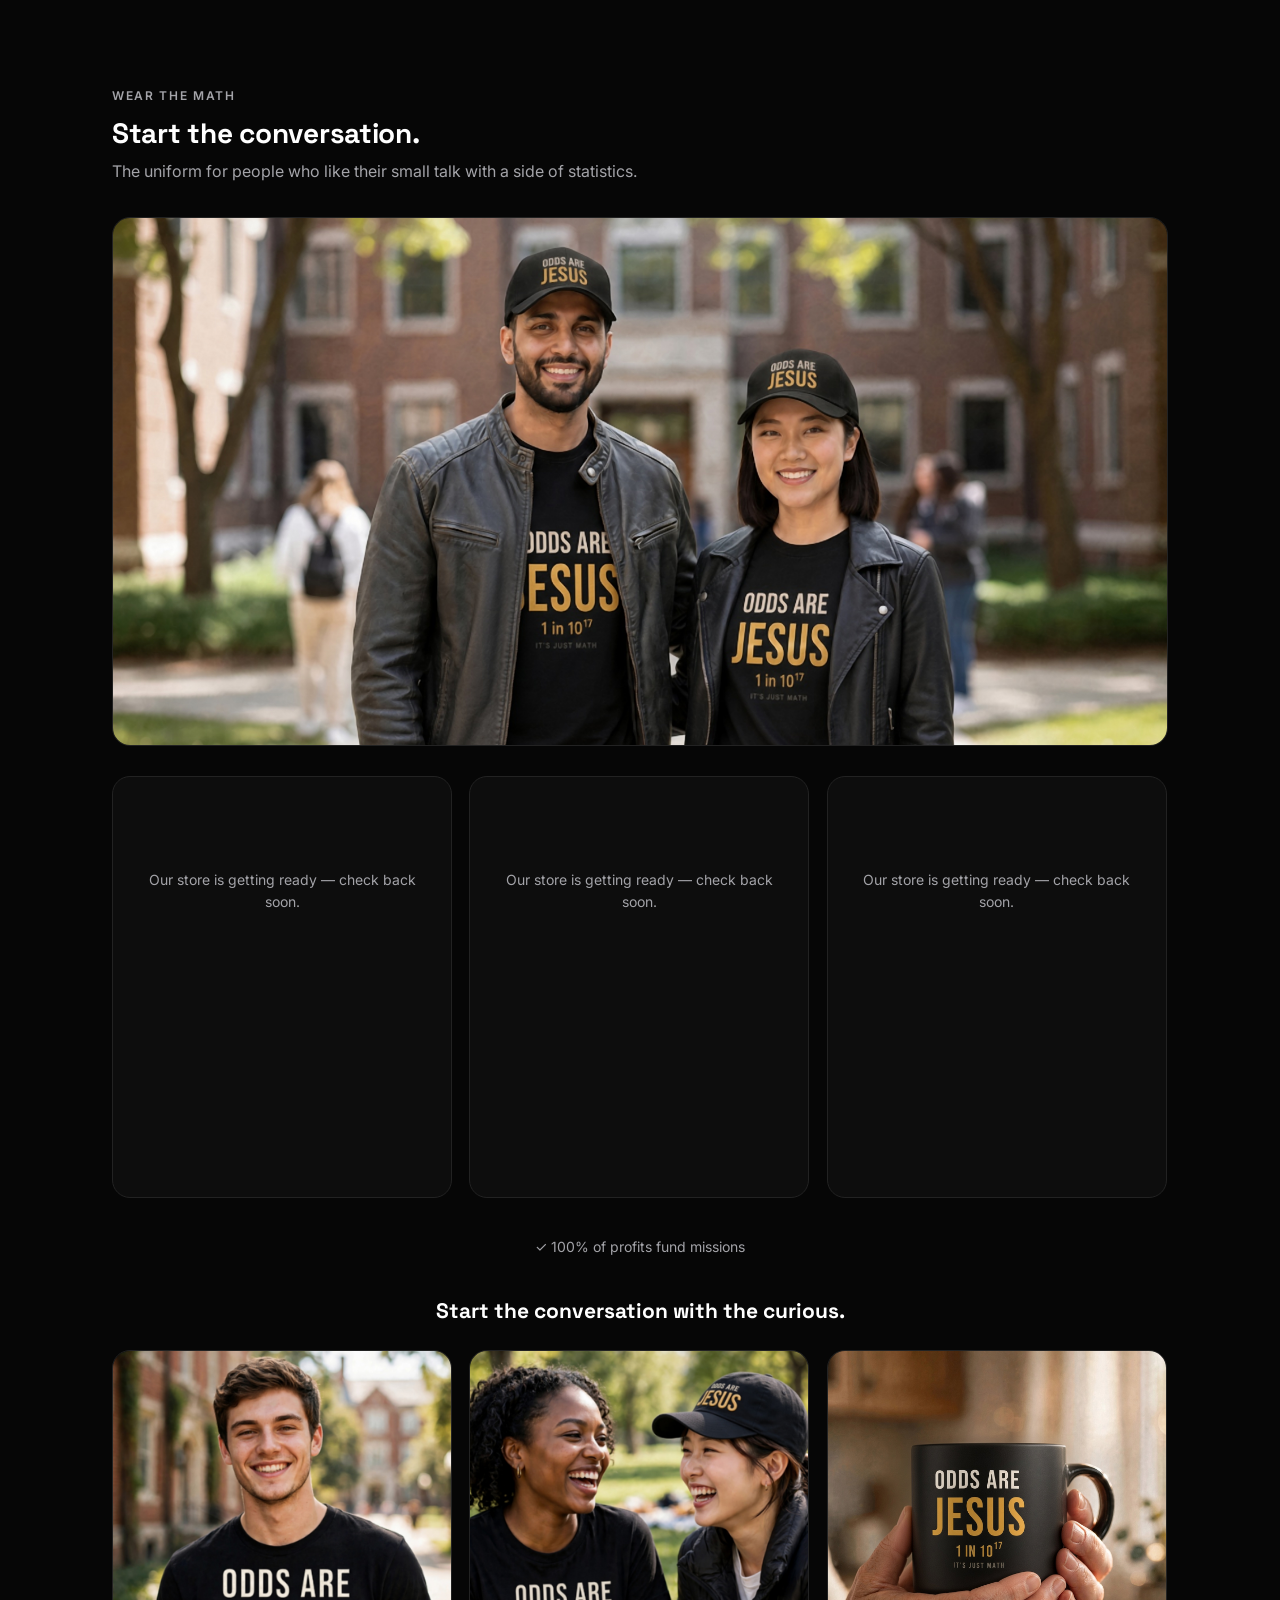
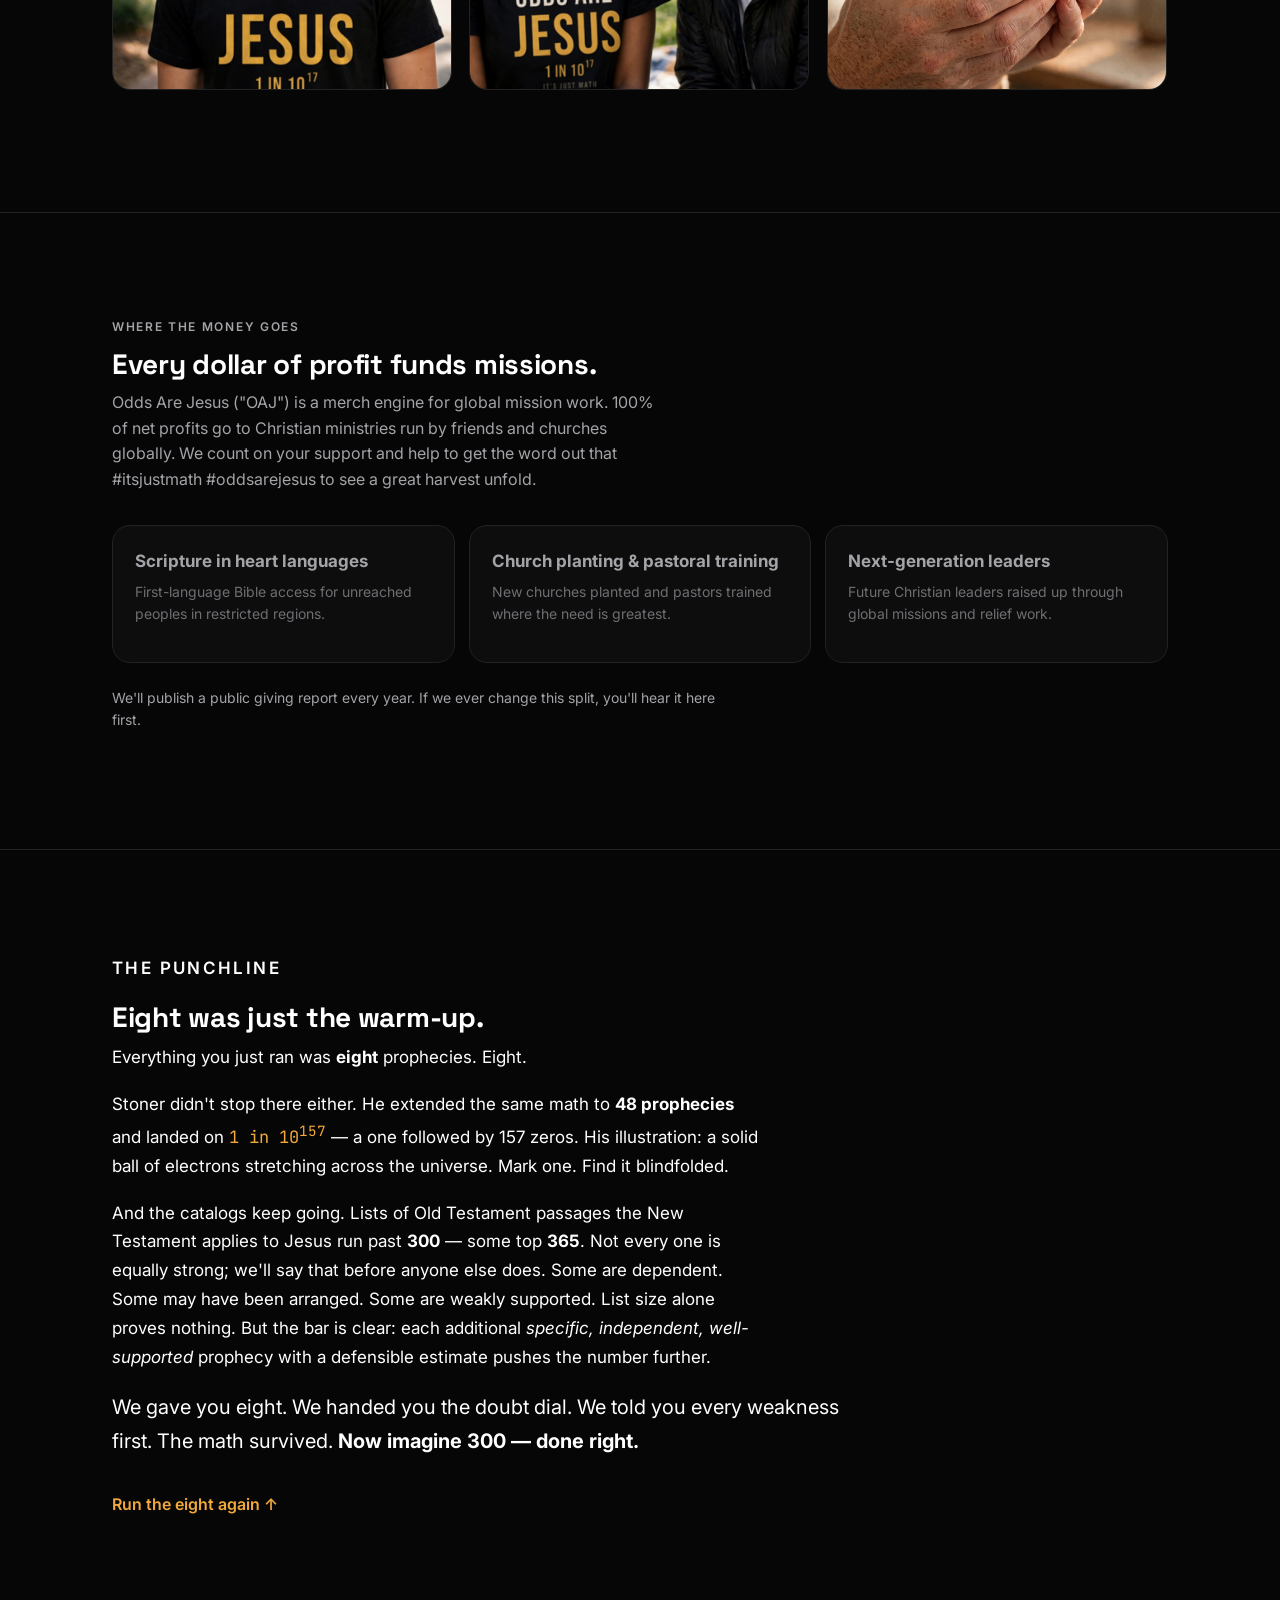
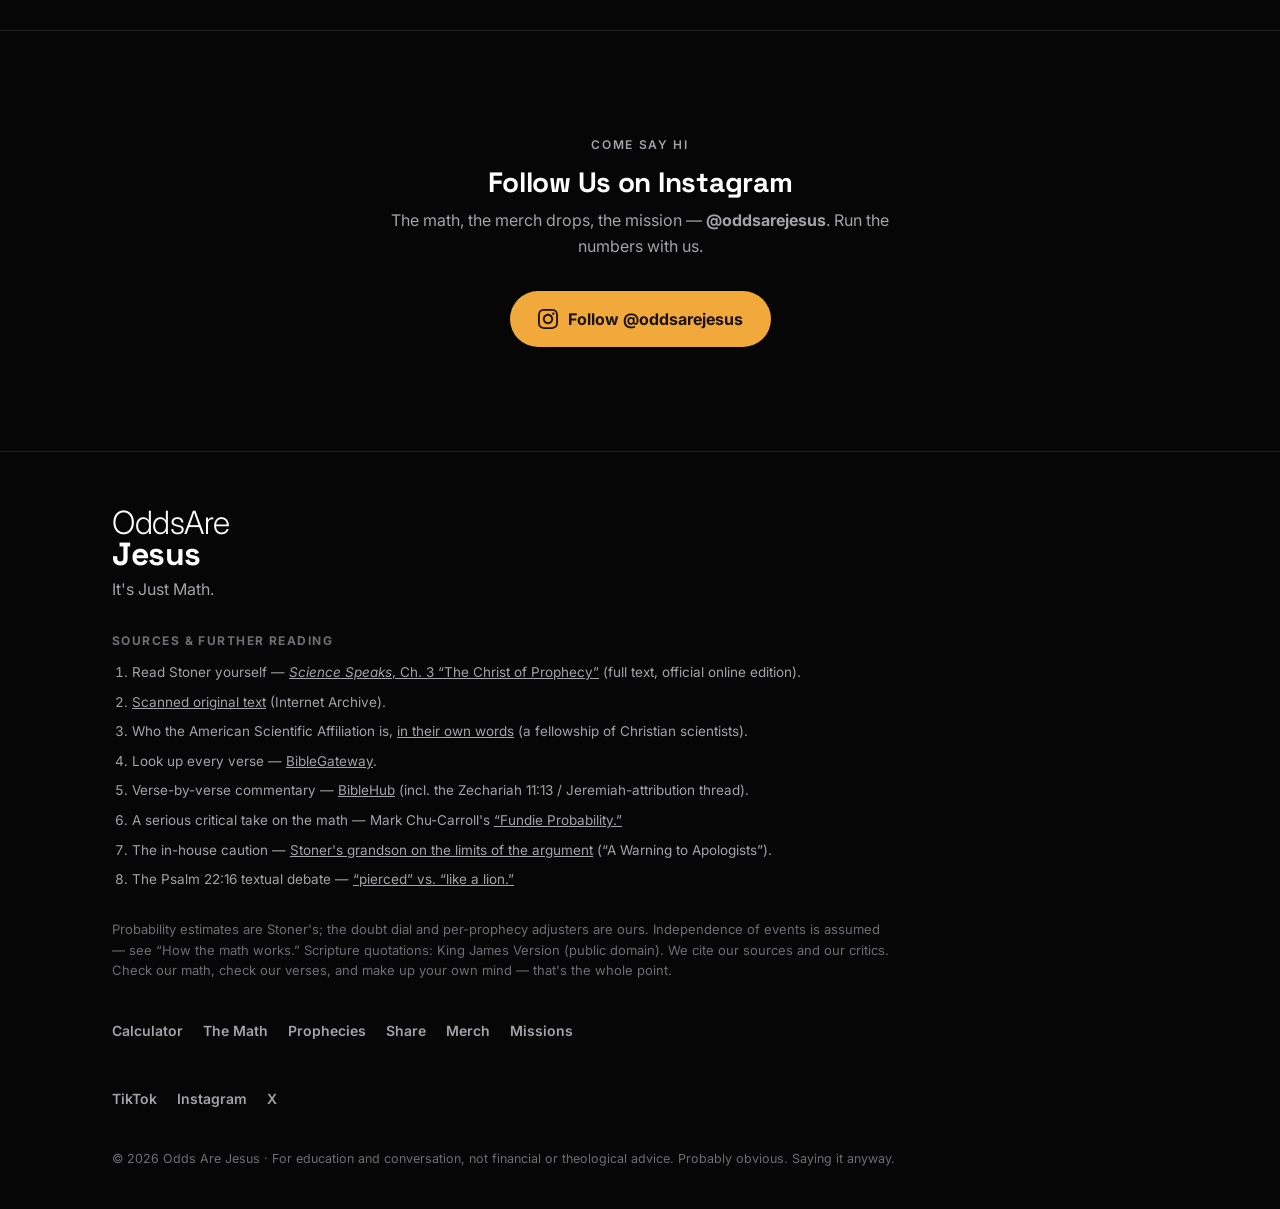
==== commit c652d84b: "Mission copy update: OAJ global mission wording" ====
--- a/v2/index.html
+++ b/v2/index.html
@@ -261,7 +261,7 @@
     <div class="wrap">
       <p class="kicker">Where the money goes</p>
       <h2 class="section-title">Every dollar of profit funds missions.</h2>
-      <p class="section-sub">Odds Are Jesus is a merch engine for mission work. 100% of net profits go to Christian ministries our friends run — after a few hundred dollars a month to keep this site running. Not to us.</p>
+      <p class="section-sub">Odds Are Jesus ("OAJ") is a merch engine for global mission work. 100% of net profits go to Christian ministries run by friends and churches globally. We count on your support and help to get the word out that #itsjustmath #oddsarejesus to see a great harvest unfold.</p>
       <div class="partners">
         <div class="partner">
           <div class="pname">Scripture in heart languages</div>
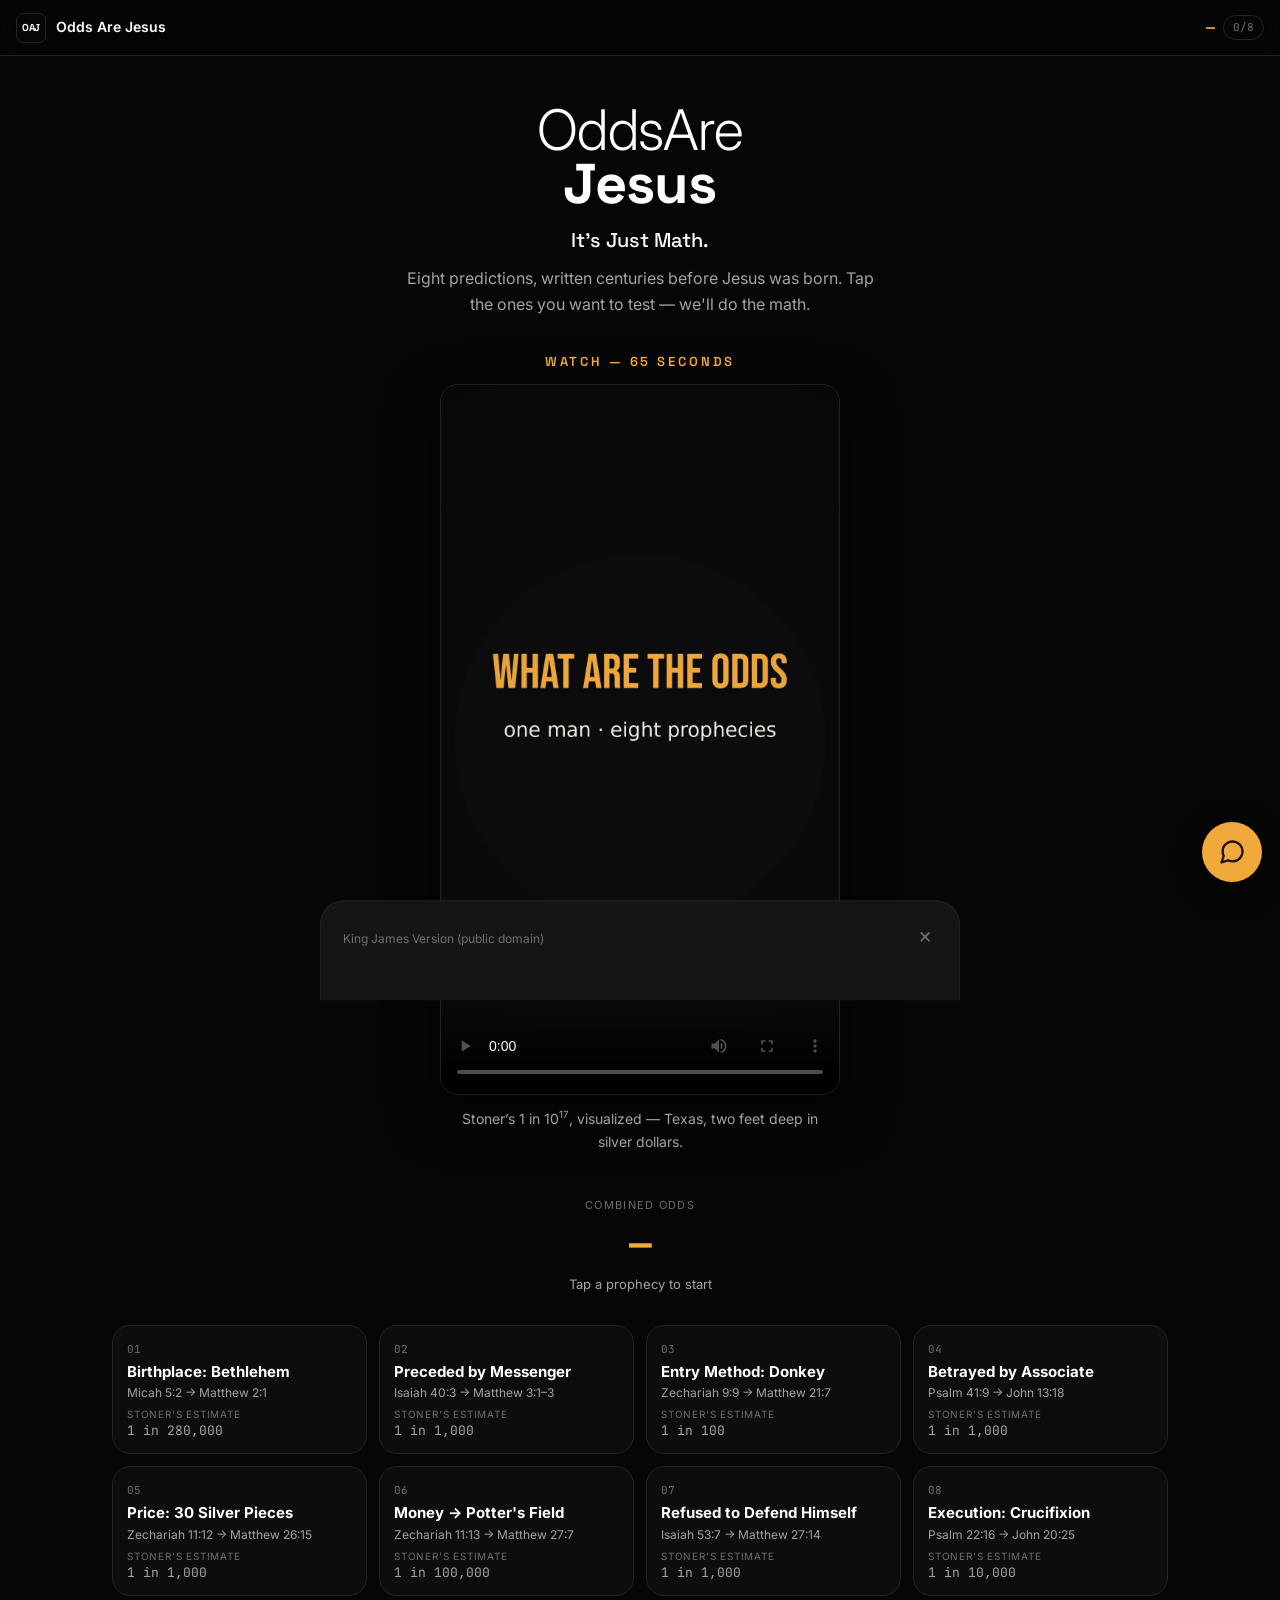
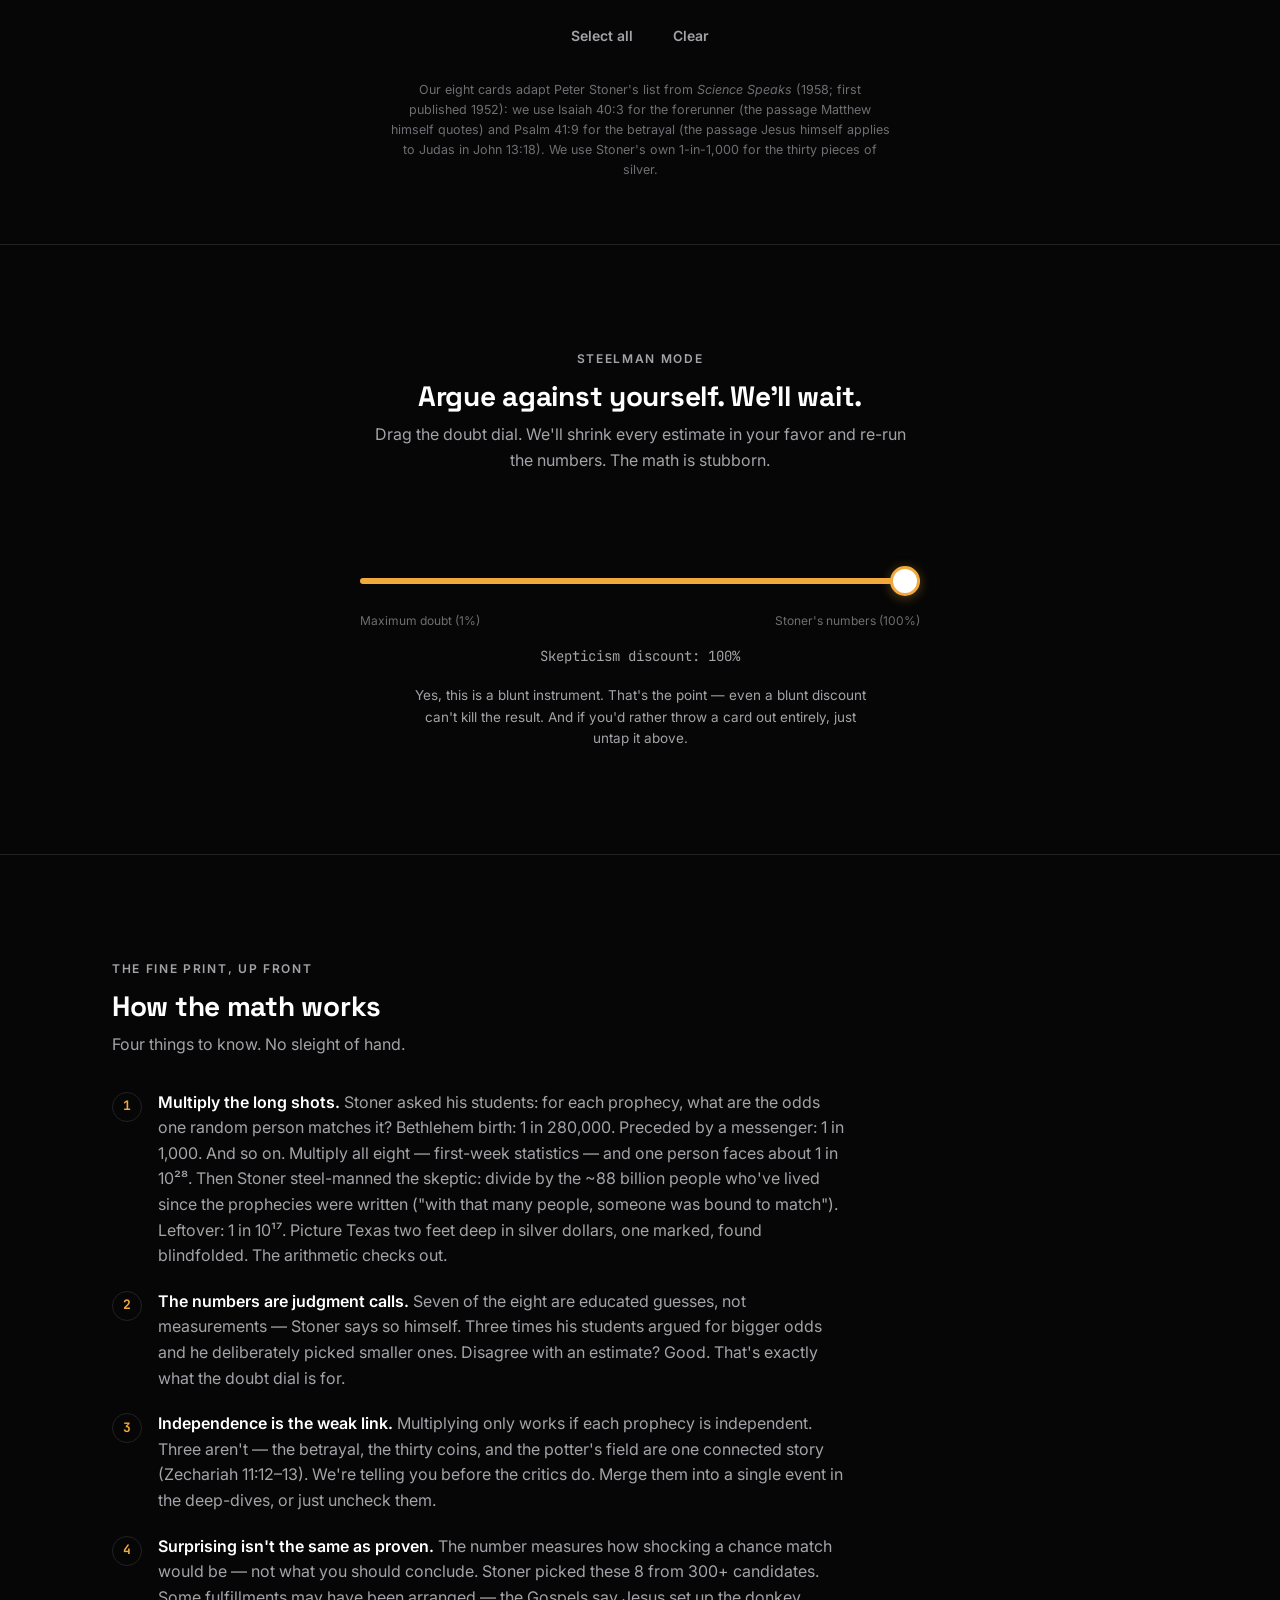
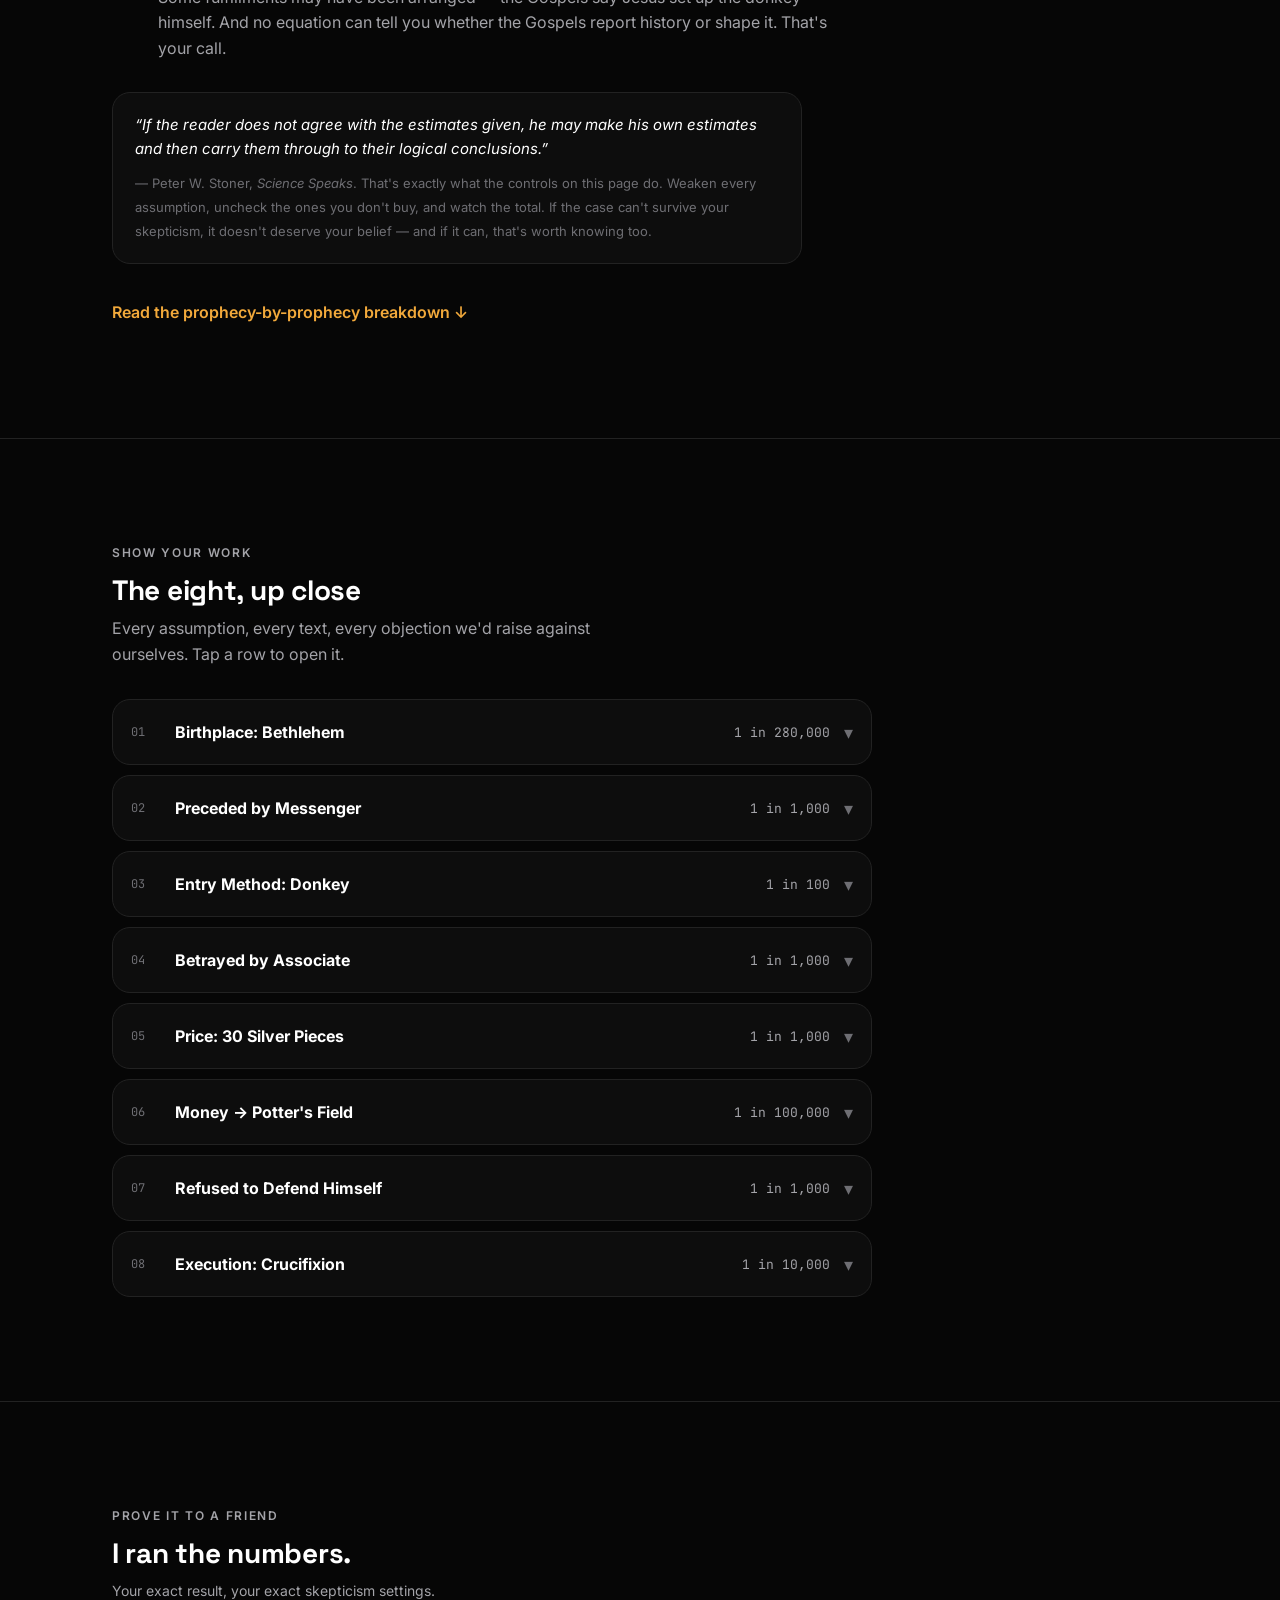
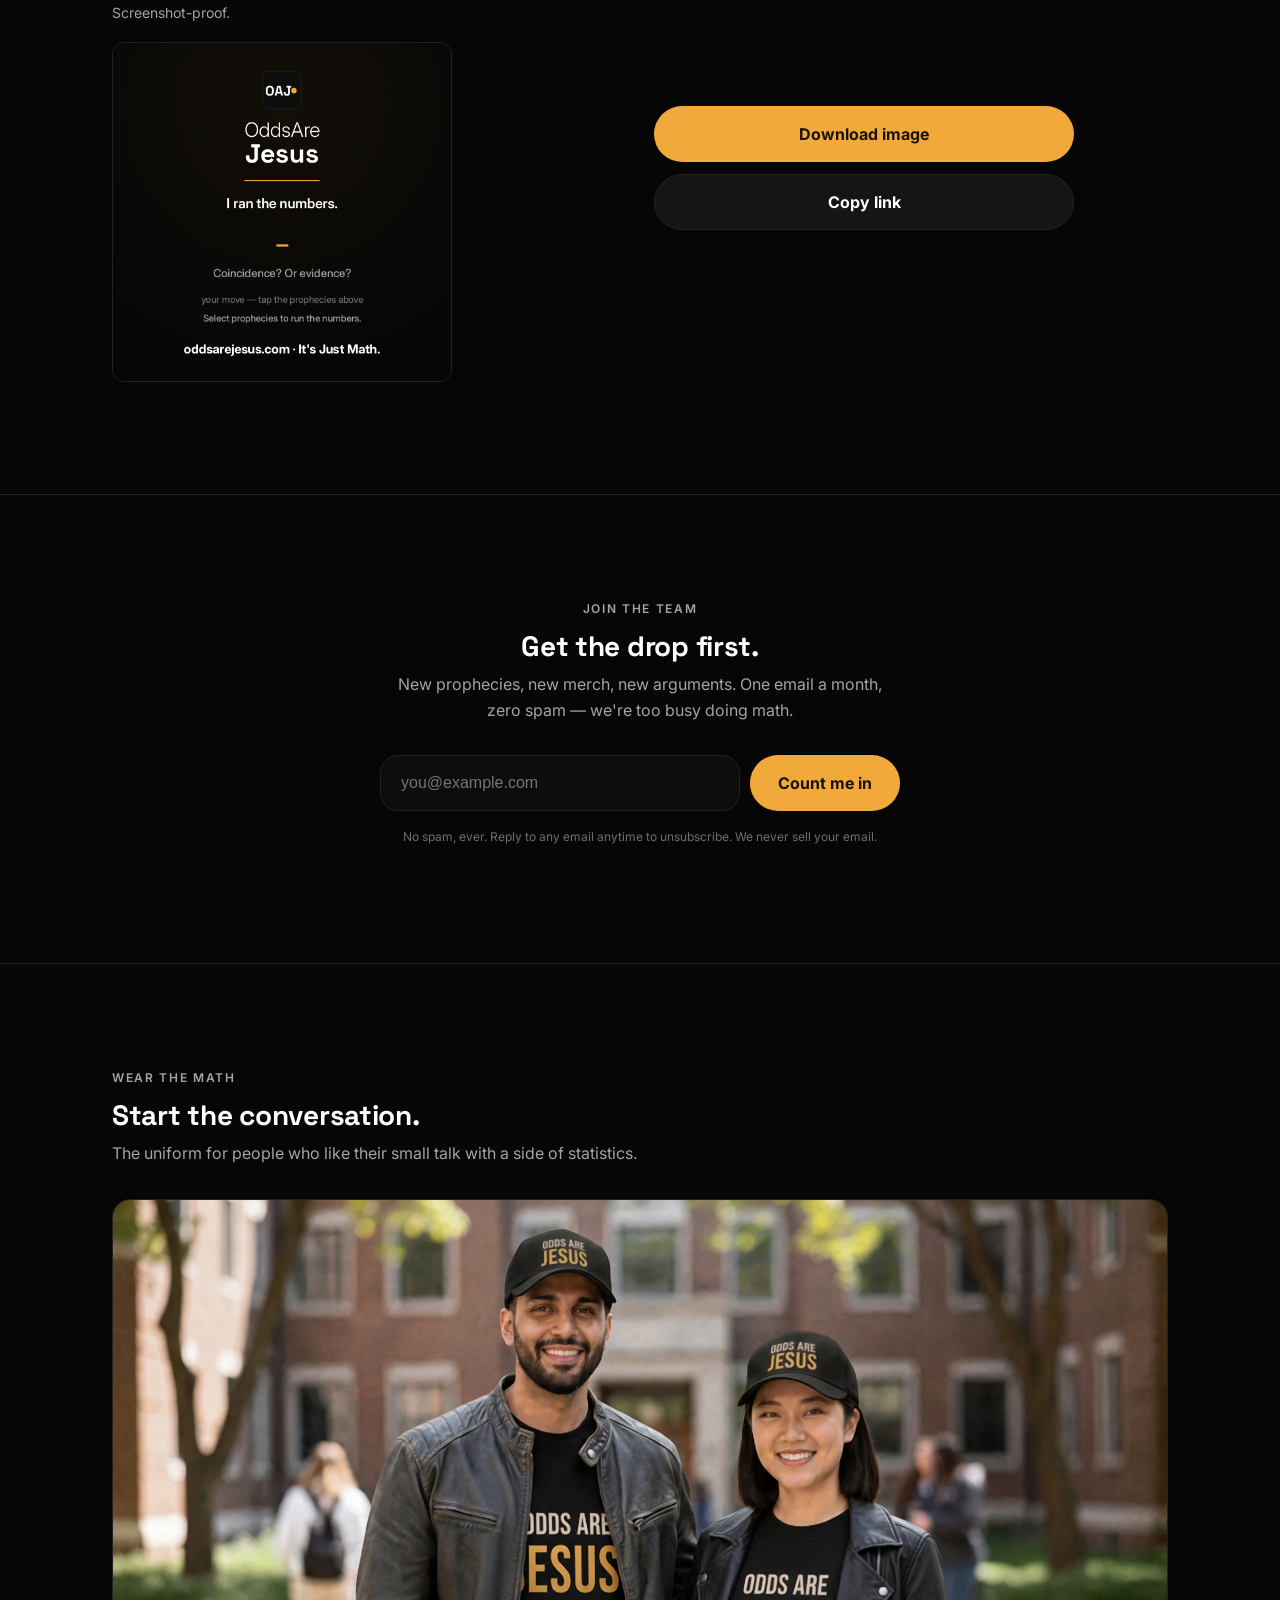
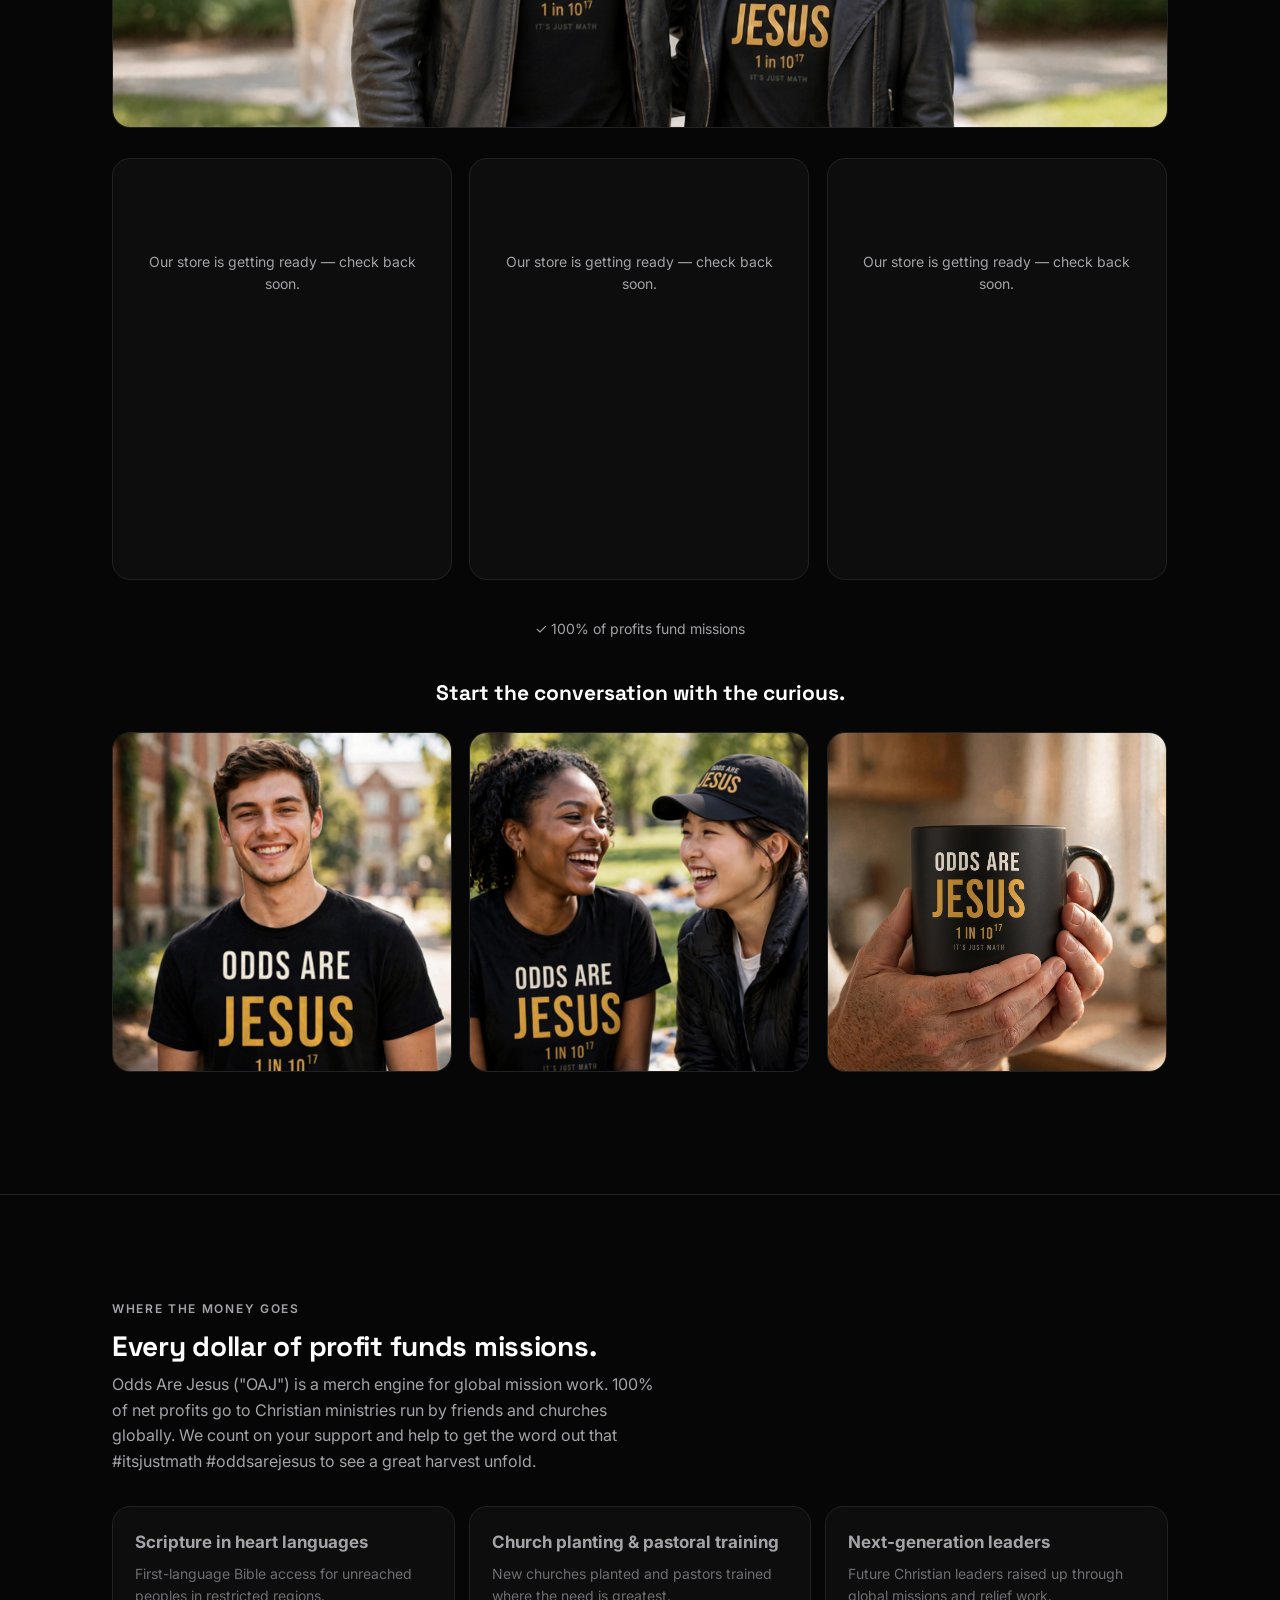
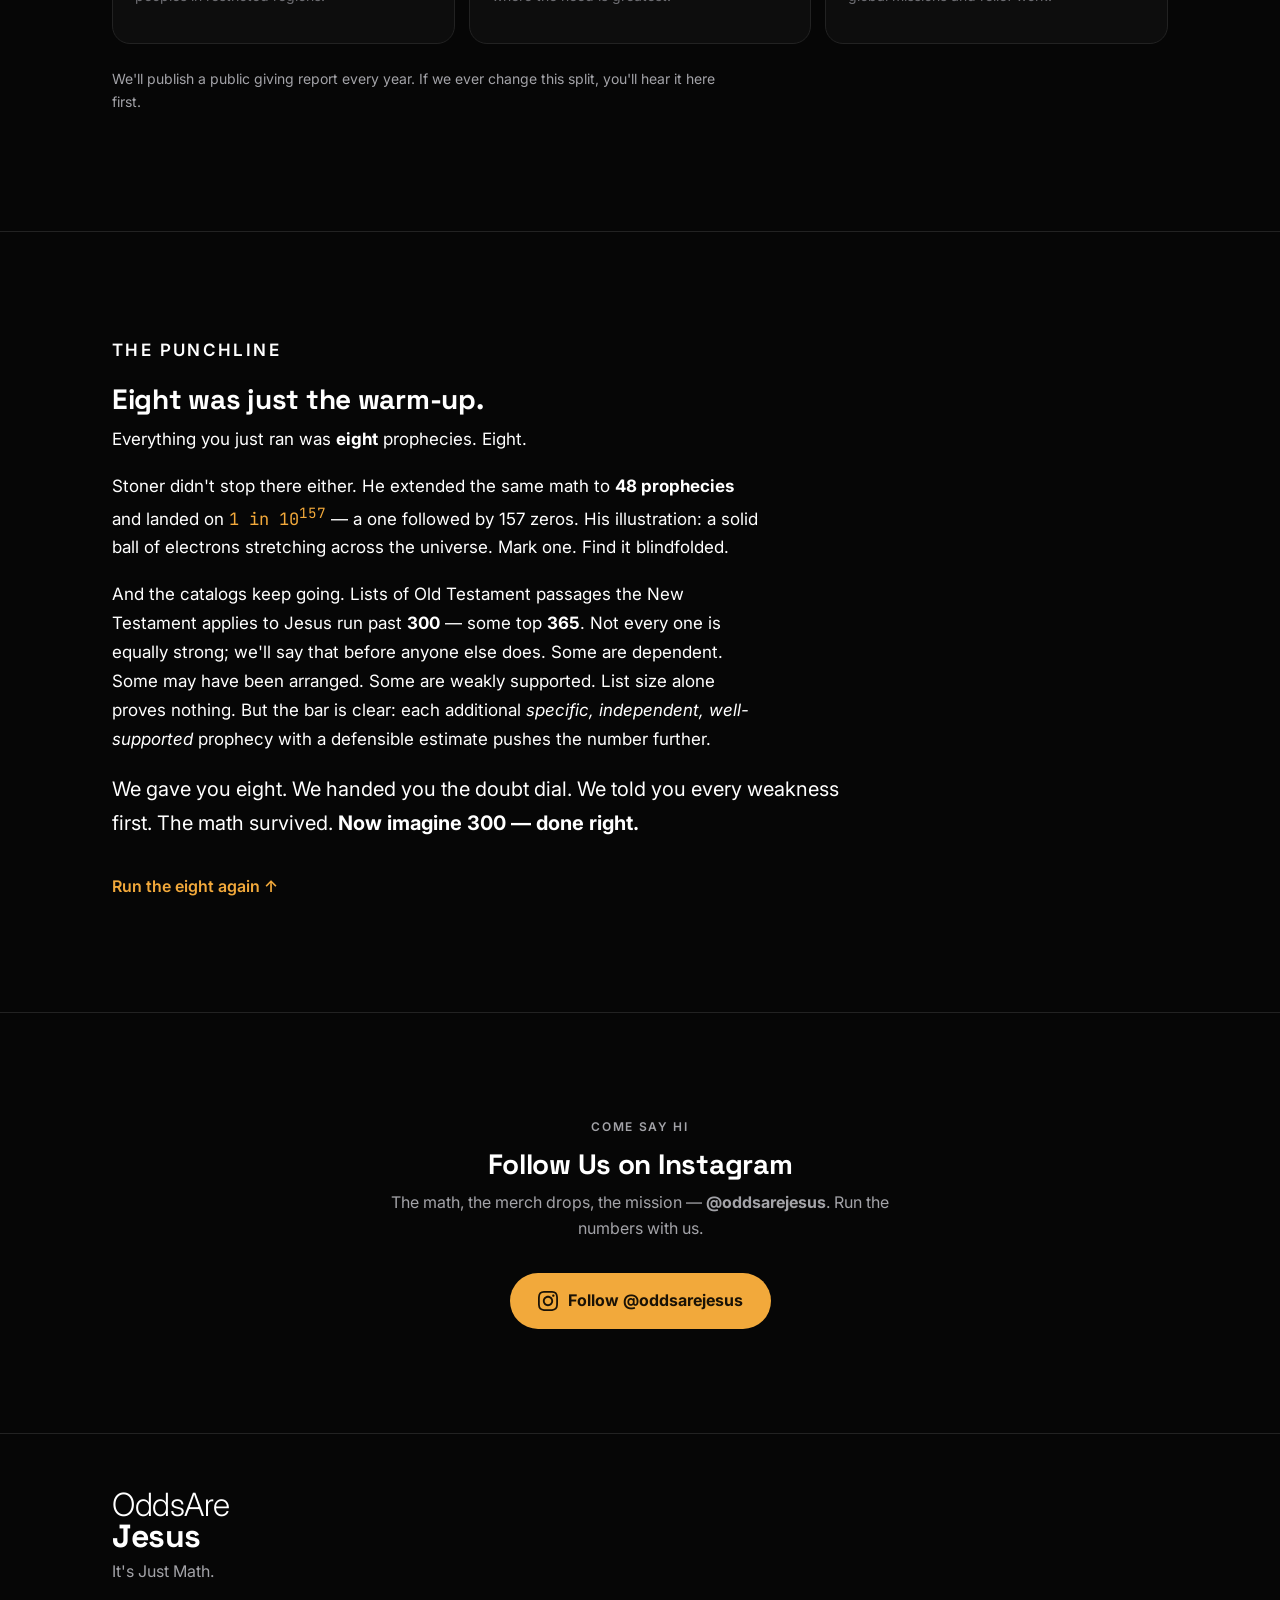
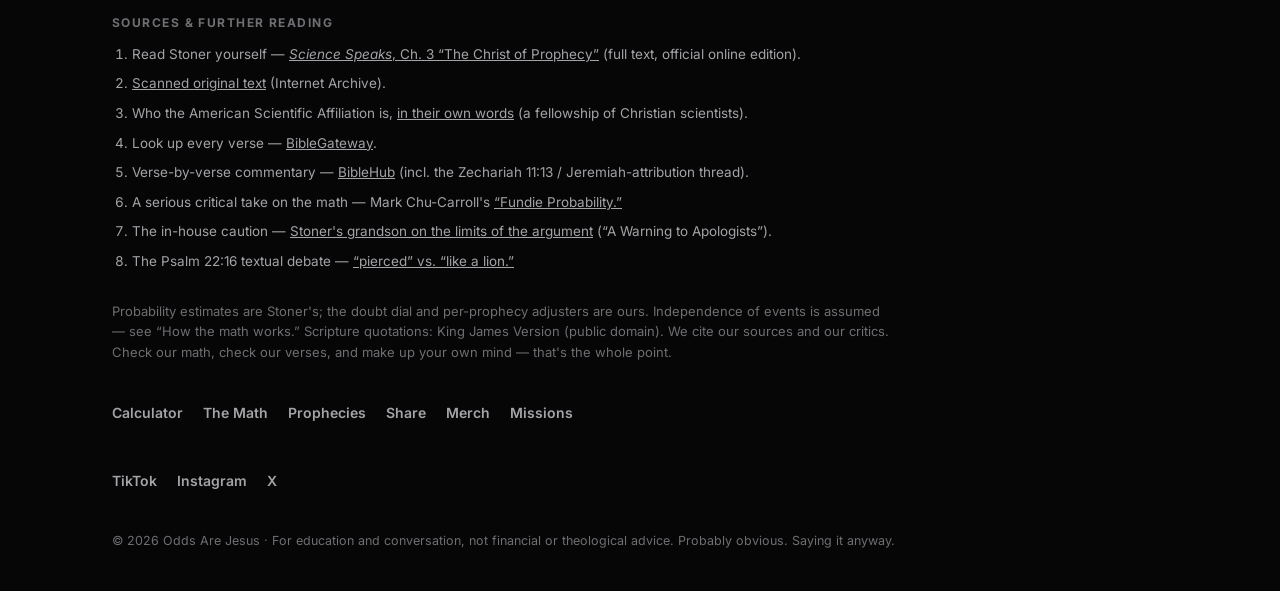
==== commit e87eb11e: "Doubt dial: prominent live % readout above slider, hardened slider updates, cache-busted assets" ====
--- a/v2/index.html
+++ b/v2/index.html
@@ -37,7 +37,7 @@
 <link rel="preconnect" href="https://fonts.googleapis.com">
 <link rel="preconnect" href="https://fonts.gstatic.com" crossorigin>
 <link href="https://fonts.googleapis.com/css2?family=Space+Grotesk:wght@500;700&family=Inter:wght@300;400;500;600;700&family=JetBrains+Mono:wght@500;700&display=swap" rel="stylesheet">
-<link rel="stylesheet" href="styles.css">
+<link rel="stylesheet" href="styles.css?v=20260928a">
 
 <script type="application/ld+json">
 {
@@ -376,9 +376,9 @@
   </form>
 </div>
 
-<script src="data.js"></script>
-<script src="app.js"></script>
-<script src="shop.js"></script>
-<script src="chat.js"></script>
+<script src="data.js?v=20260928a"></script>
+<script src="app.js?v=20260928a"></script>
+<script src="shop.js?v=20260928a"></script>
+<script src="chat.js?v=20260928a"></script>
 </body>
 </html>
--- a/v2/styles.css
+++ b/v2/styles.css
@@ -142,10 +142,12 @@
 /* ---------- skepticism slider ---------- */
 .steel { text-align: center; }
 .steel .section-sub { margin-left: auto; margin-right: auto; }
-.slider-wrap { max-width: 560px; margin: 30px auto 0; position: relative; padding-top: 34px; }
+.slider-wrap { max-width: 560px; margin: 30px auto 0; position: relative; padding-top: 48px; }
 .slider-bubble {
   position: absolute; top: 0; transform: translateX(-50%);
-  font-family: var(--font-mono); font-weight: 700; font-size: 15px; color: var(--accent);
+  font-family: var(--font-mono); font-weight: 800; font-size: 22px; color: var(--accent);
+  background: rgba(6,6,6,.72); border: 1px solid rgba(242,169,59,.4); border-radius: 999px;
+  padding: 3px 14px;
   pointer-events: none; white-space: nowrap;
 }
 input[type="range"].doubt {
@@ -456,6 +458,20 @@
 .msg-bot { align-self: flex-start; background: var(--panel-2); border: 1px solid var(--line); border-bottom-left-radius: 4px; }
 .msg-bot strong { color: var(--accent); }
 .msg-bot .mono { font-family: var(--font-mono); }
+.referral-label { font-size: 12.5px; color: var(--muted); margin-bottom: 8px; }
+.referral-row { display: flex; gap: 8px; }
+.referral-input {
+  flex: 1; min-width: 0; background: var(--ink); border: 1px solid var(--line);
+  border-radius: 999px; padding: 9px 13px; color: var(--paper);
+  font-size: 13.5px; font-family: inherit;
+}
+.referral-input:focus { outline: none; border-color: var(--accent); }
+.referral-btn {
+  flex: none; align-self: center; background: var(--accent); color: var(--accent-ink);
+  border: none; border-radius: 999px; padding: 9px 16px;
+  font-size: 13.5px; font-weight: 700; cursor: pointer; font-family: inherit;
+}
+.referral-btn:disabled { opacity: .6; cursor: default; }
 .typing span { display: inline-block; width: 7px; height: 7px; margin-right: 4px; border-radius: 50%; background: var(--faint); animation: tblink 1.1s infinite; }
 .typing span:nth-child(2) { animation-delay: .18s; }
 .typing span:nth-child(3) { animation-delay: .36s; }
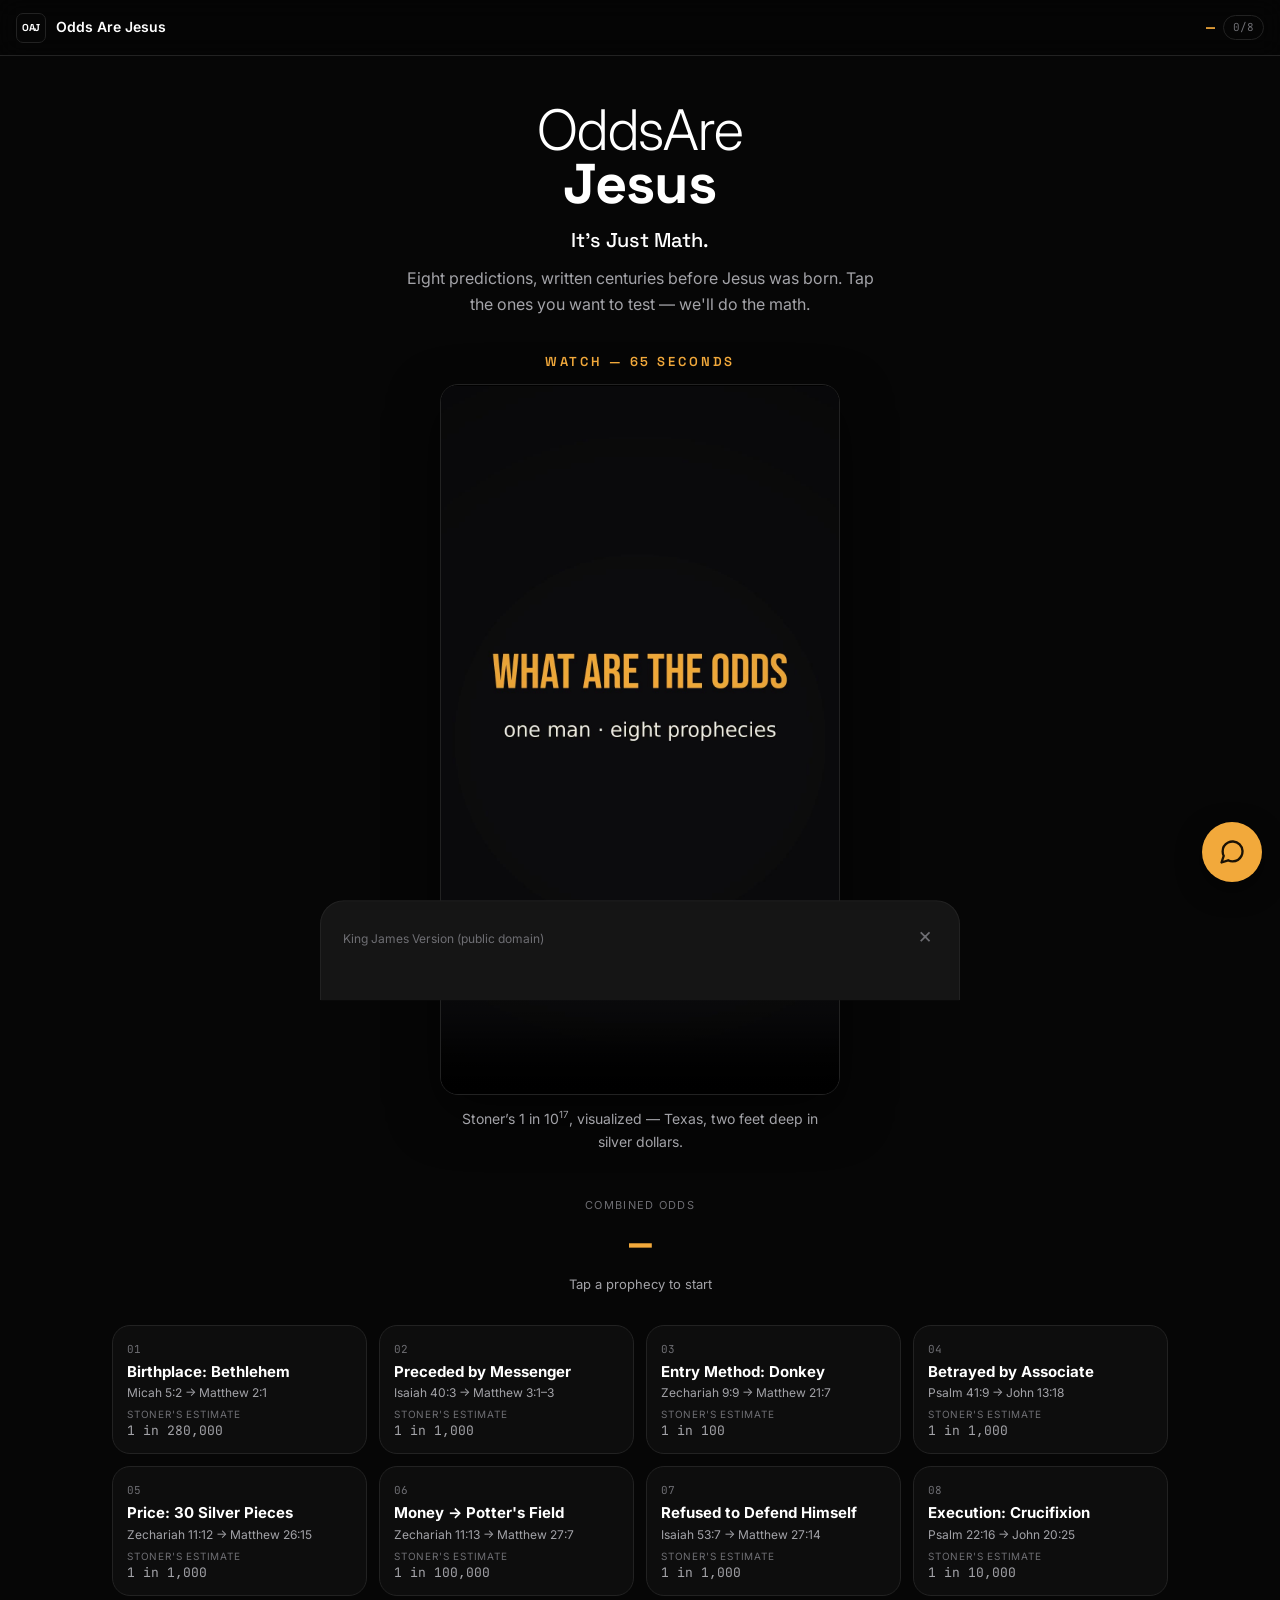
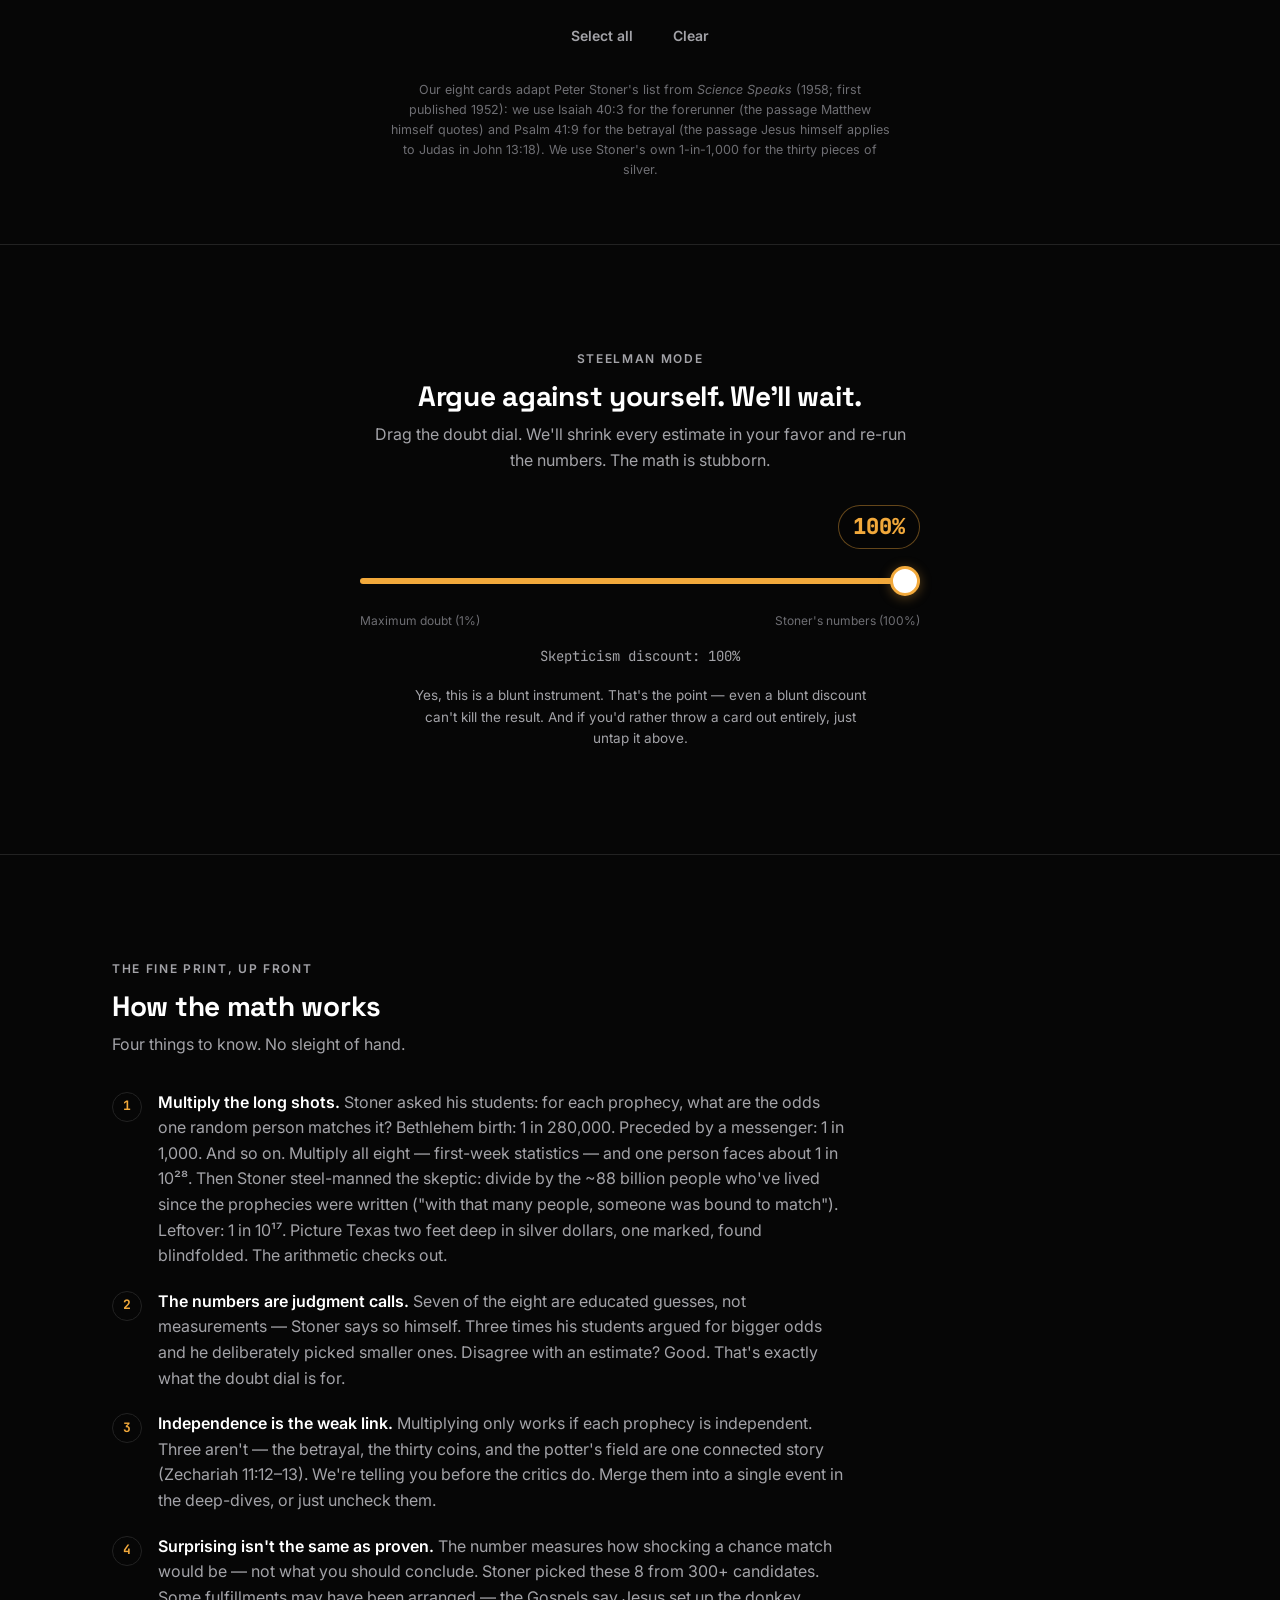
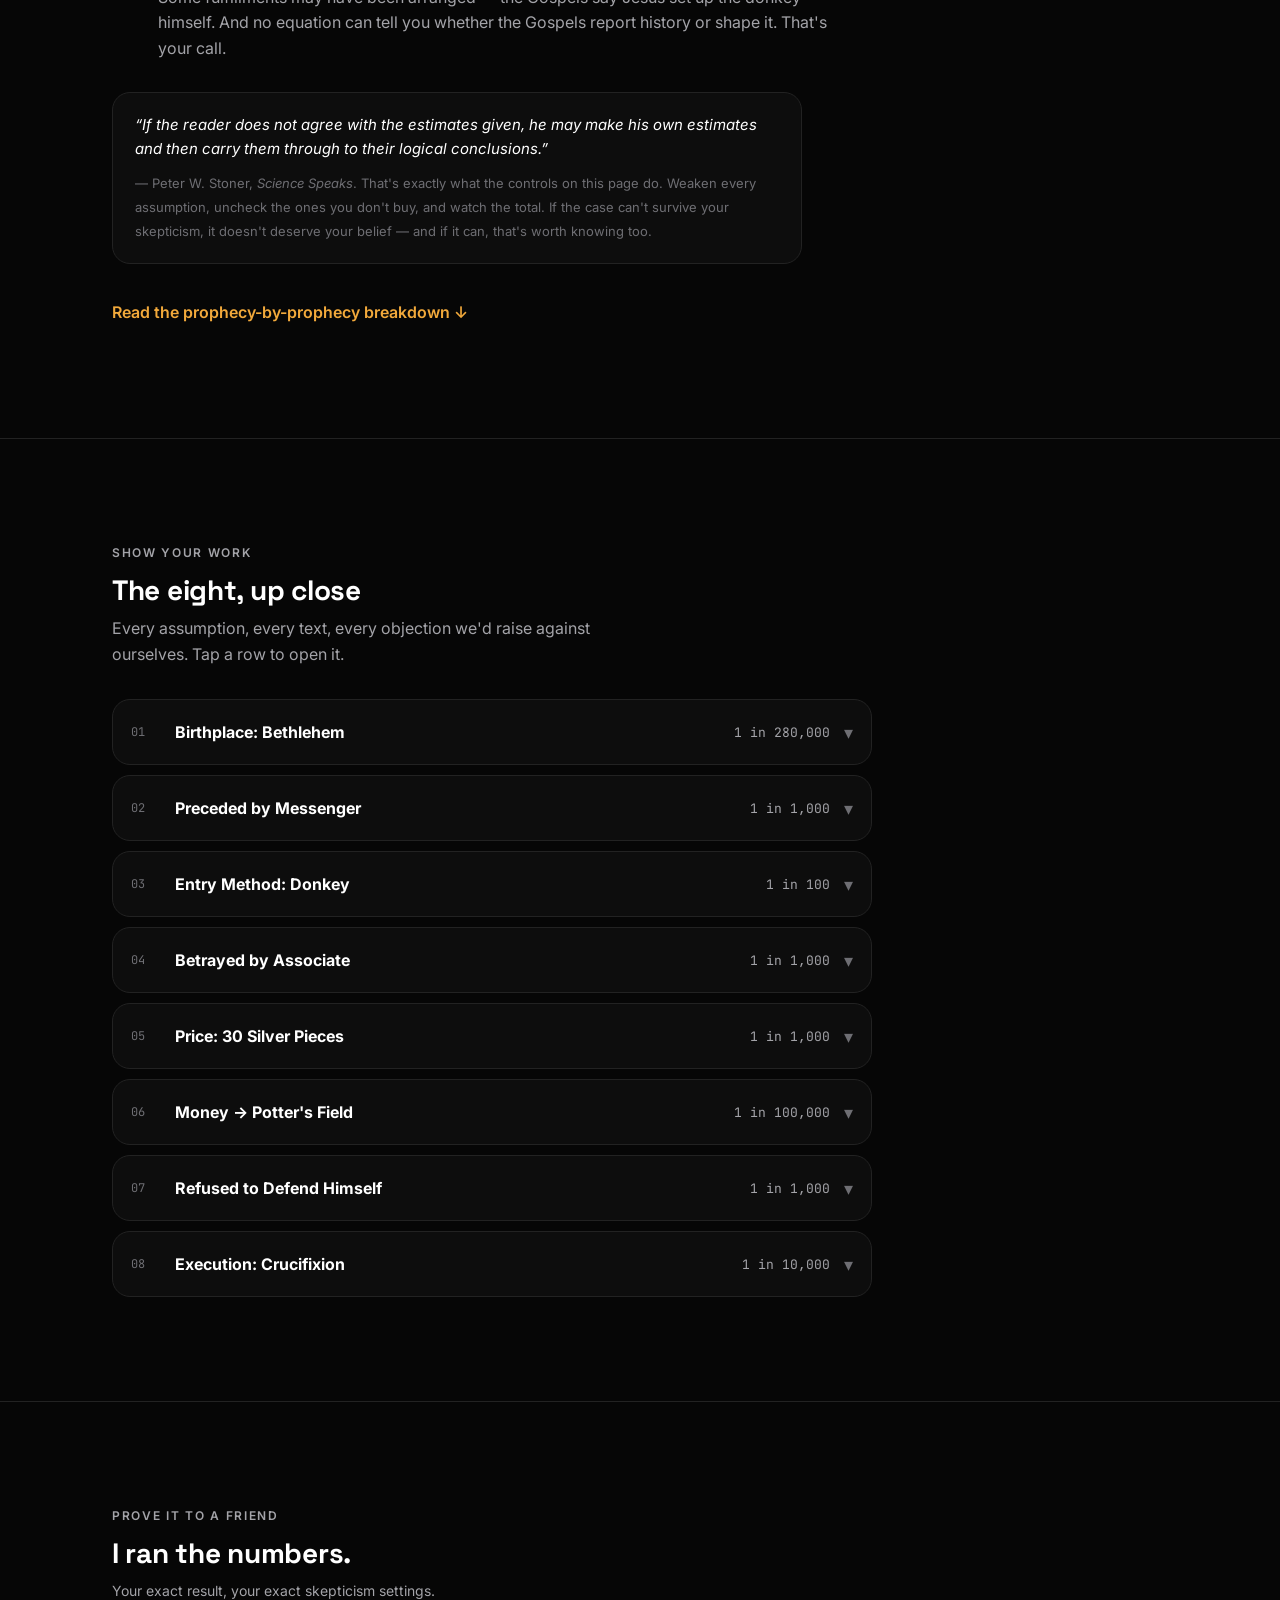
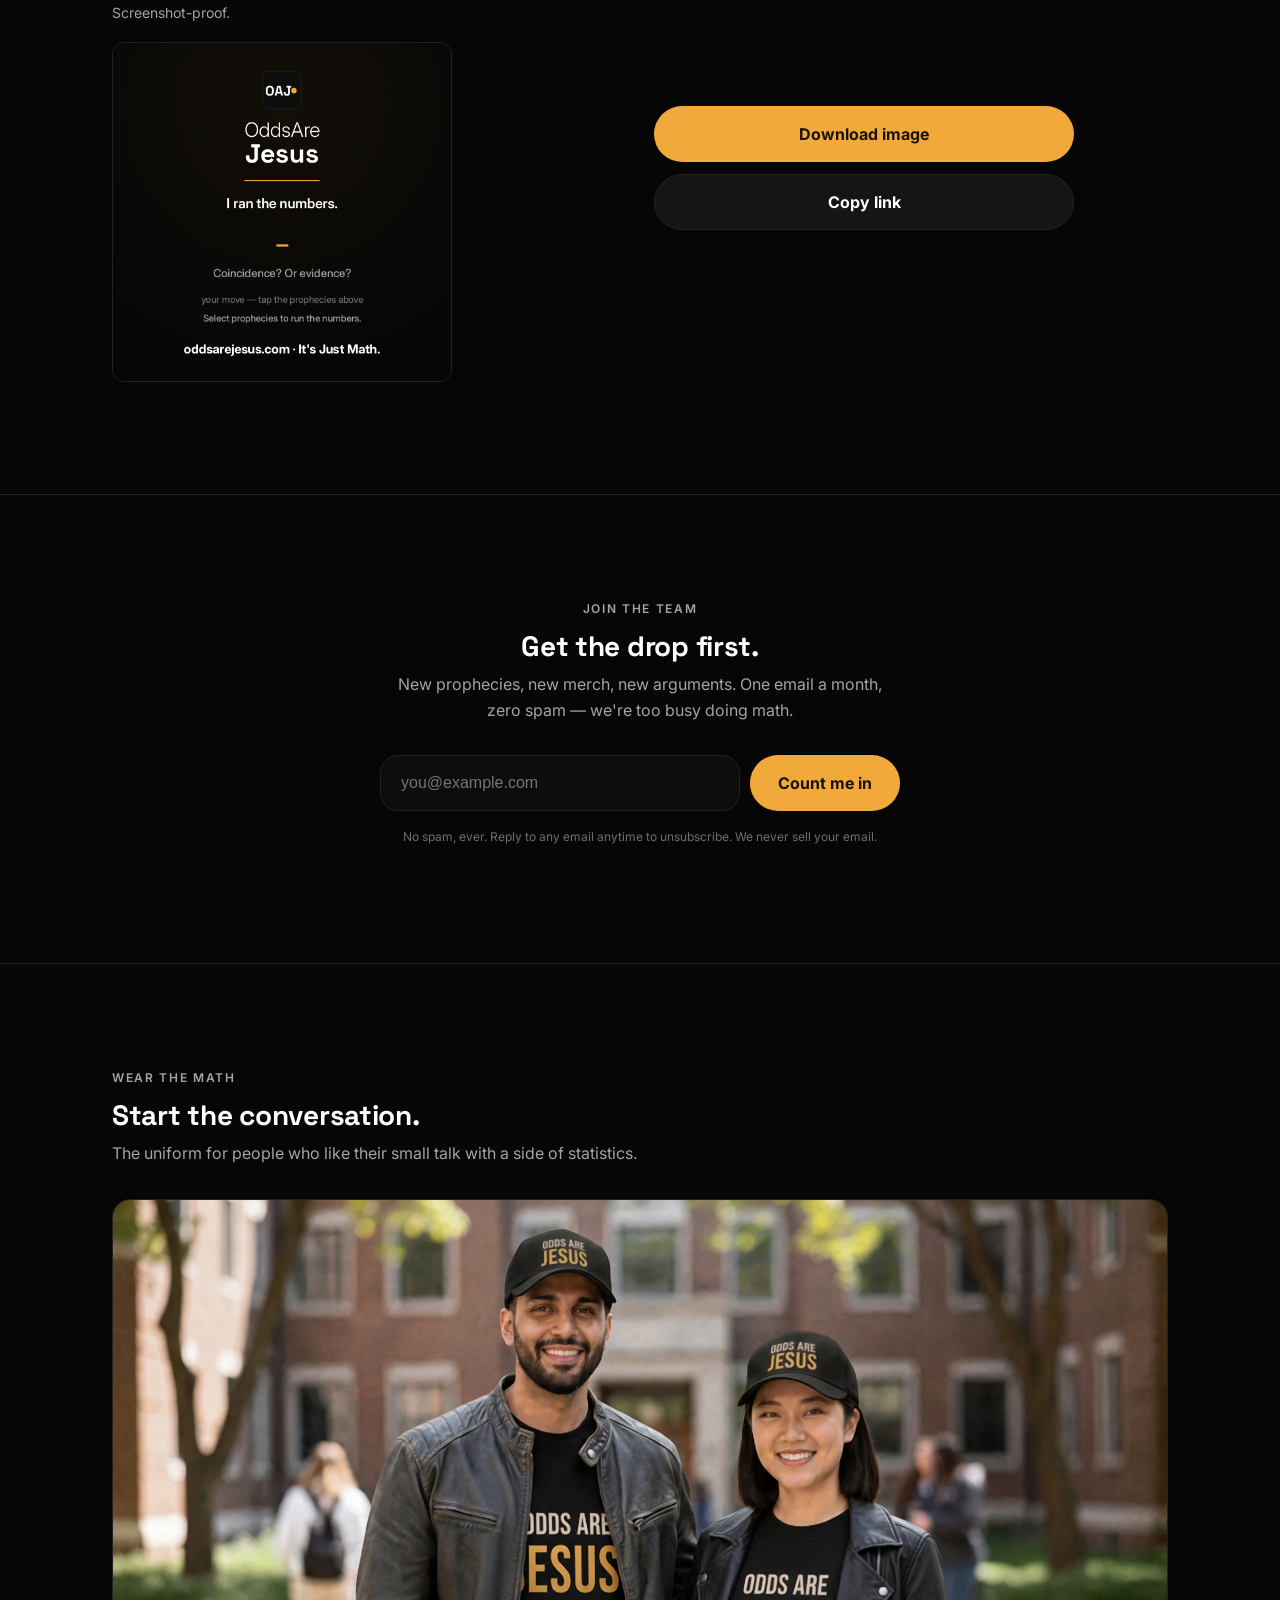
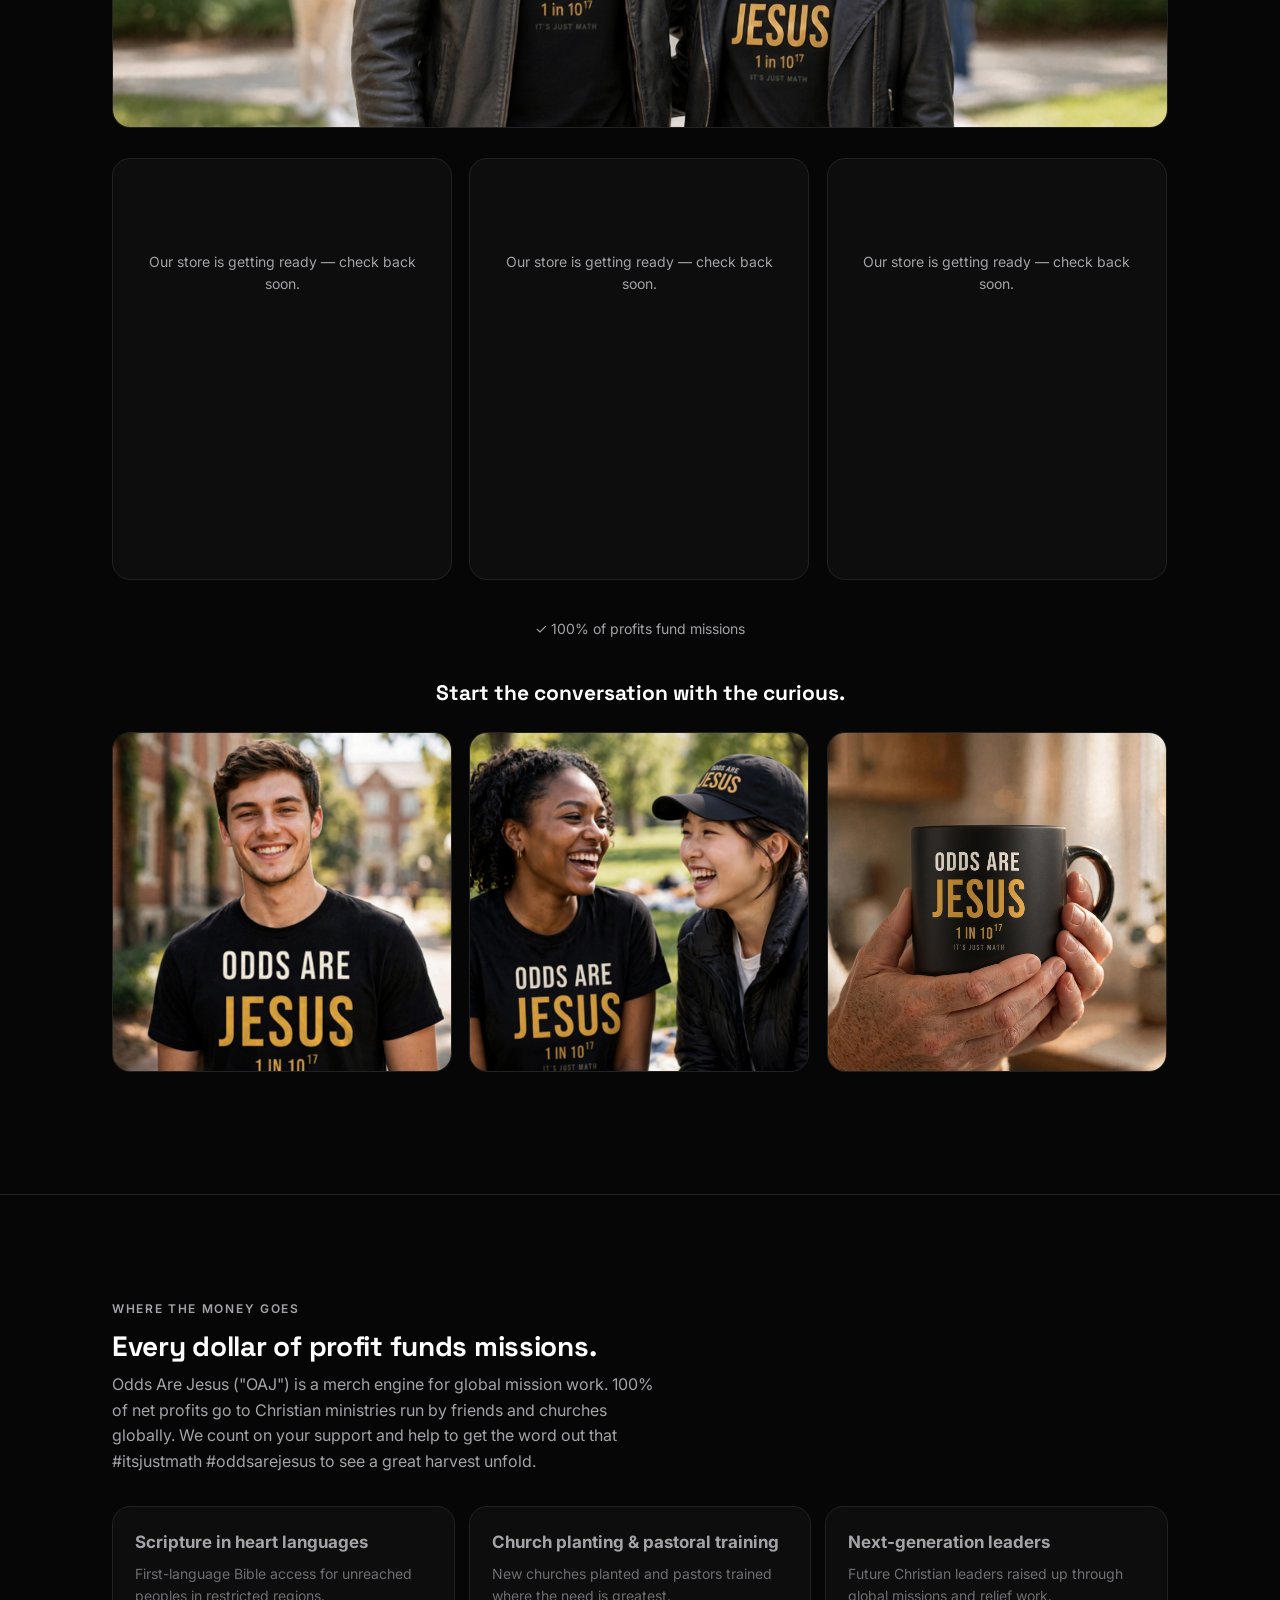
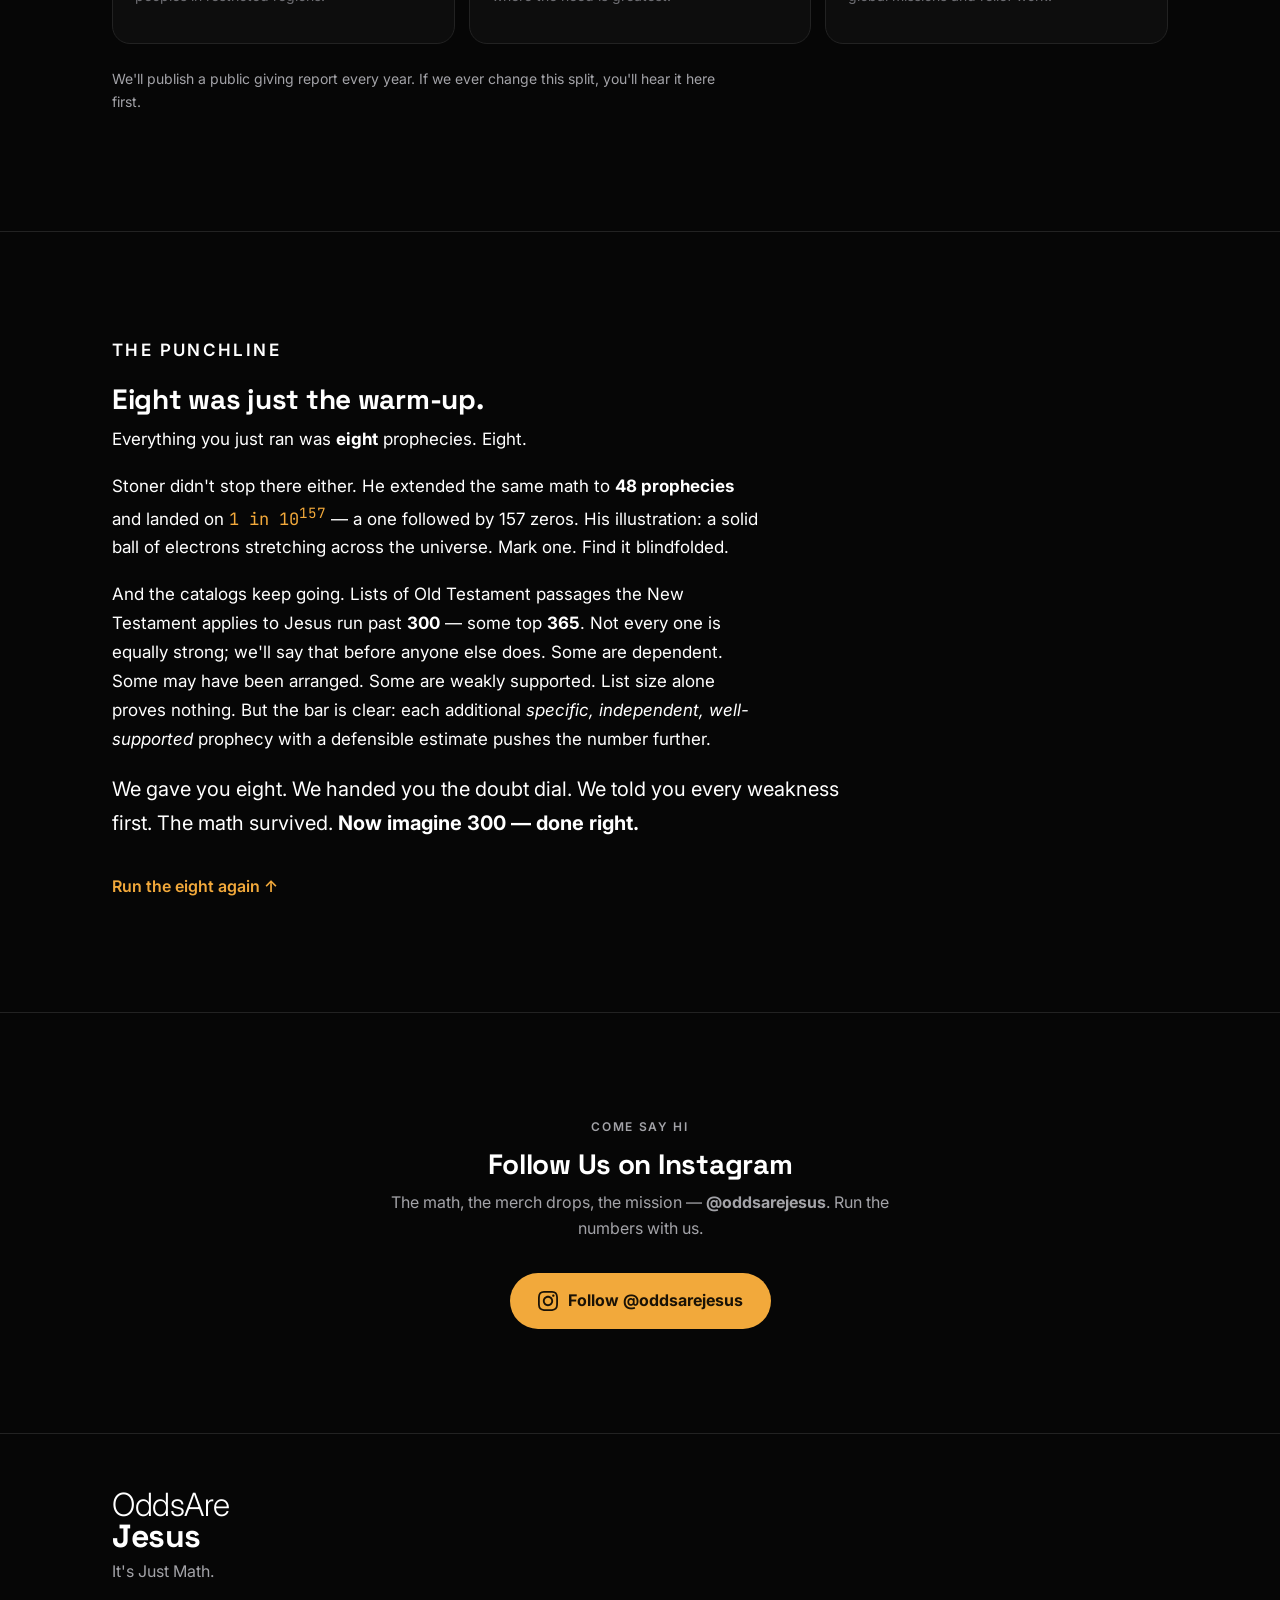
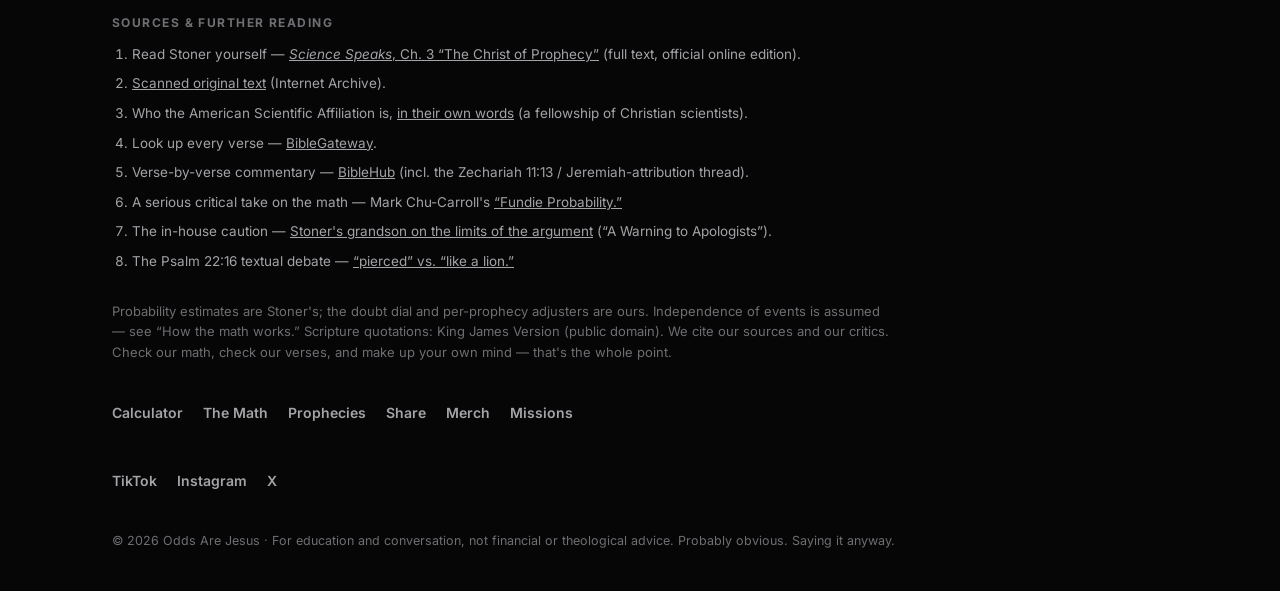
==== commit d24473c6: "Fix duplicate id=doubt: section renamed to steelman so the doubt dial input receives events again" ====
--- a/v2/index.html
+++ b/v2/index.html
@@ -116,7 +116,7 @@
   </section>
 
   <!-- (b) SKEPTICISM SLIDER -->
-  <section class="section steel" id="doubt" aria-label="Skepticism slider">
+  <section class="section steel" id="steelman" aria-label="Skepticism slider">
     <div class="wrap">
       <p class="kicker">Steelman mode</p>
       <h2 class="section-title">Argue against yourself. We'll wait.</h2>
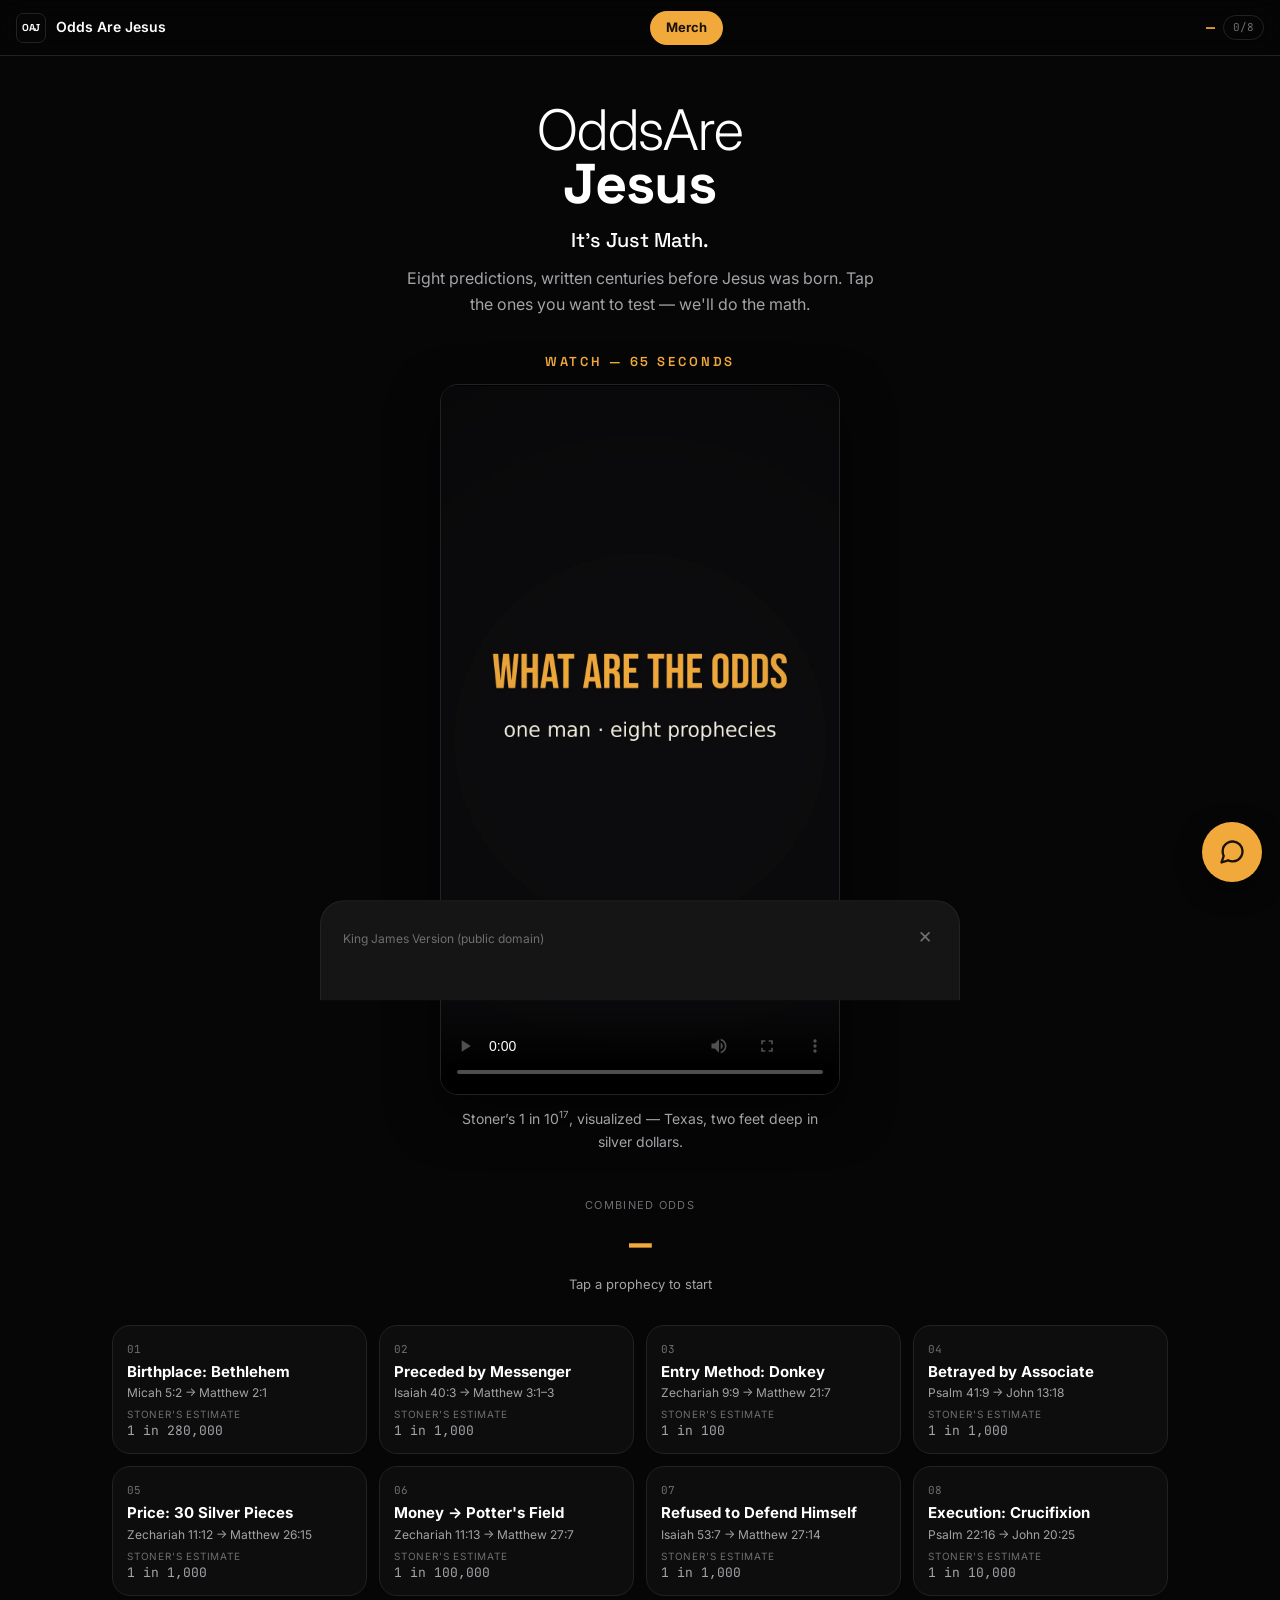
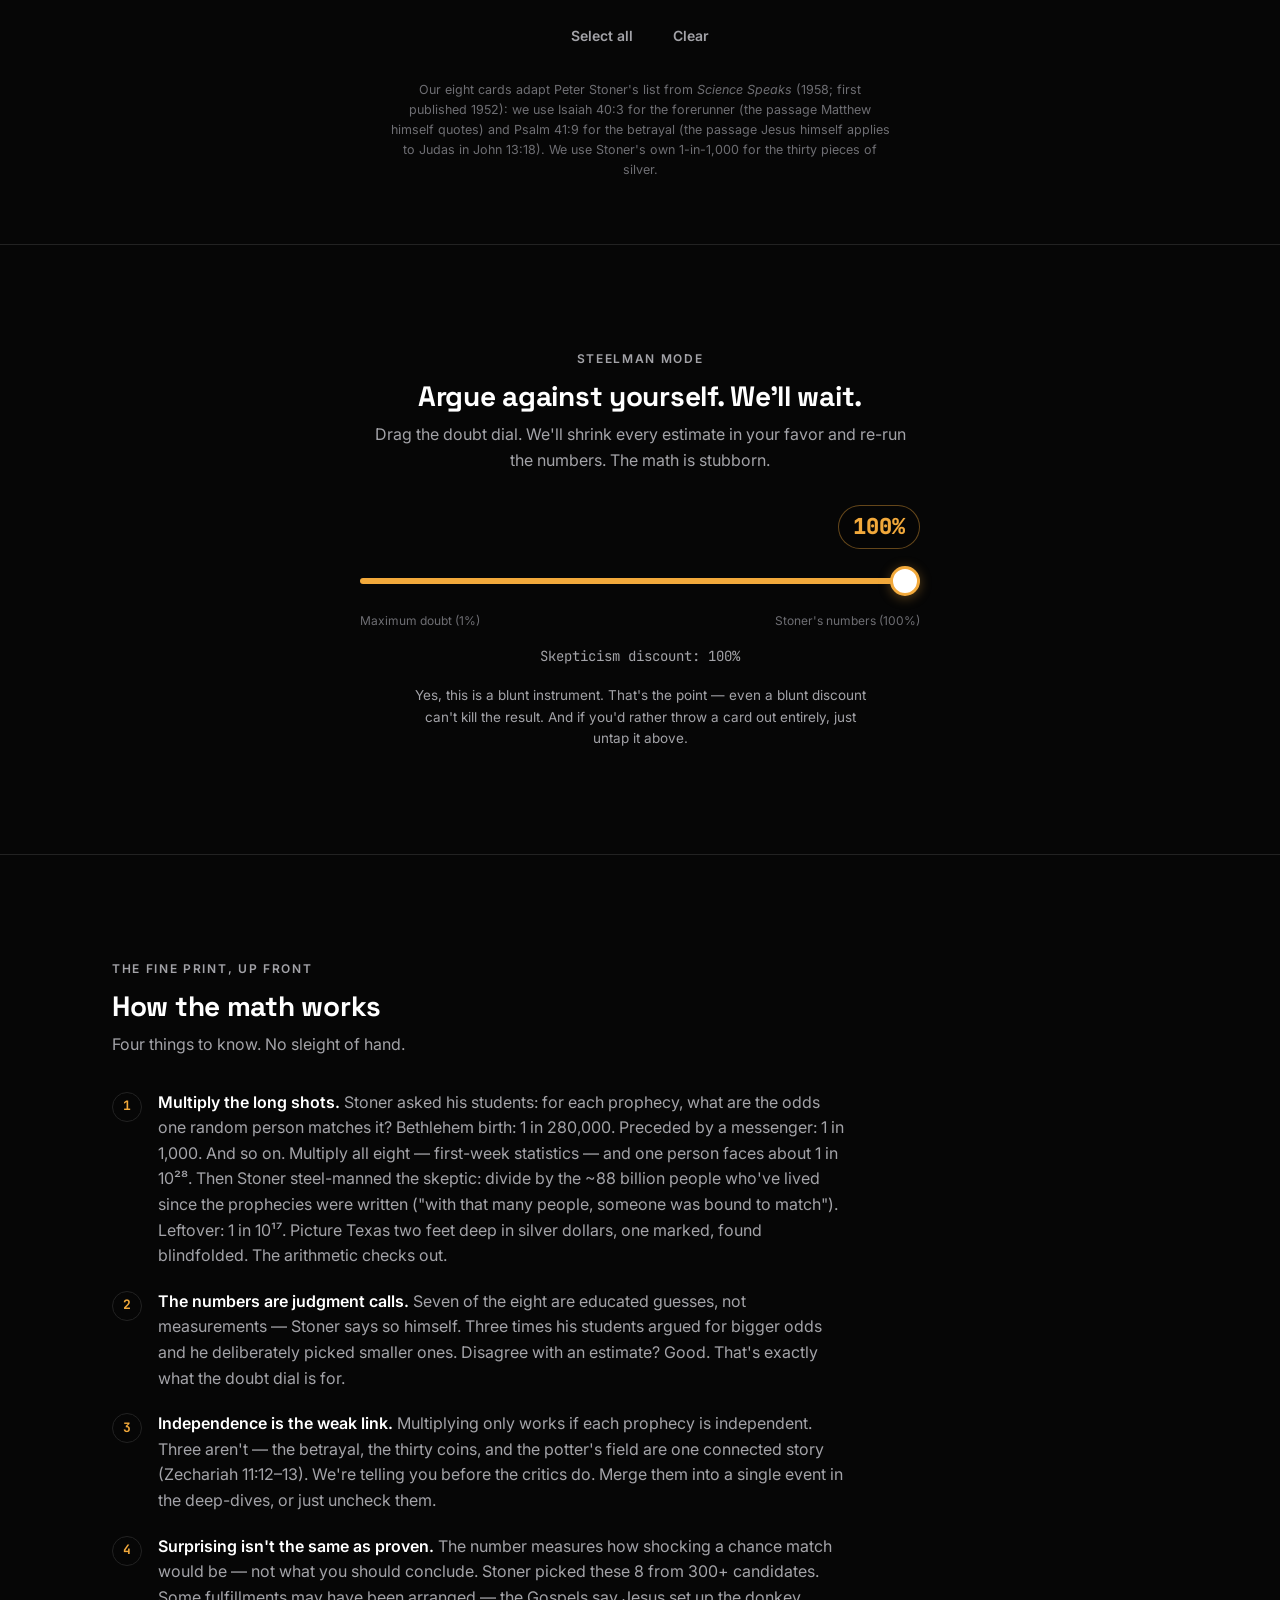
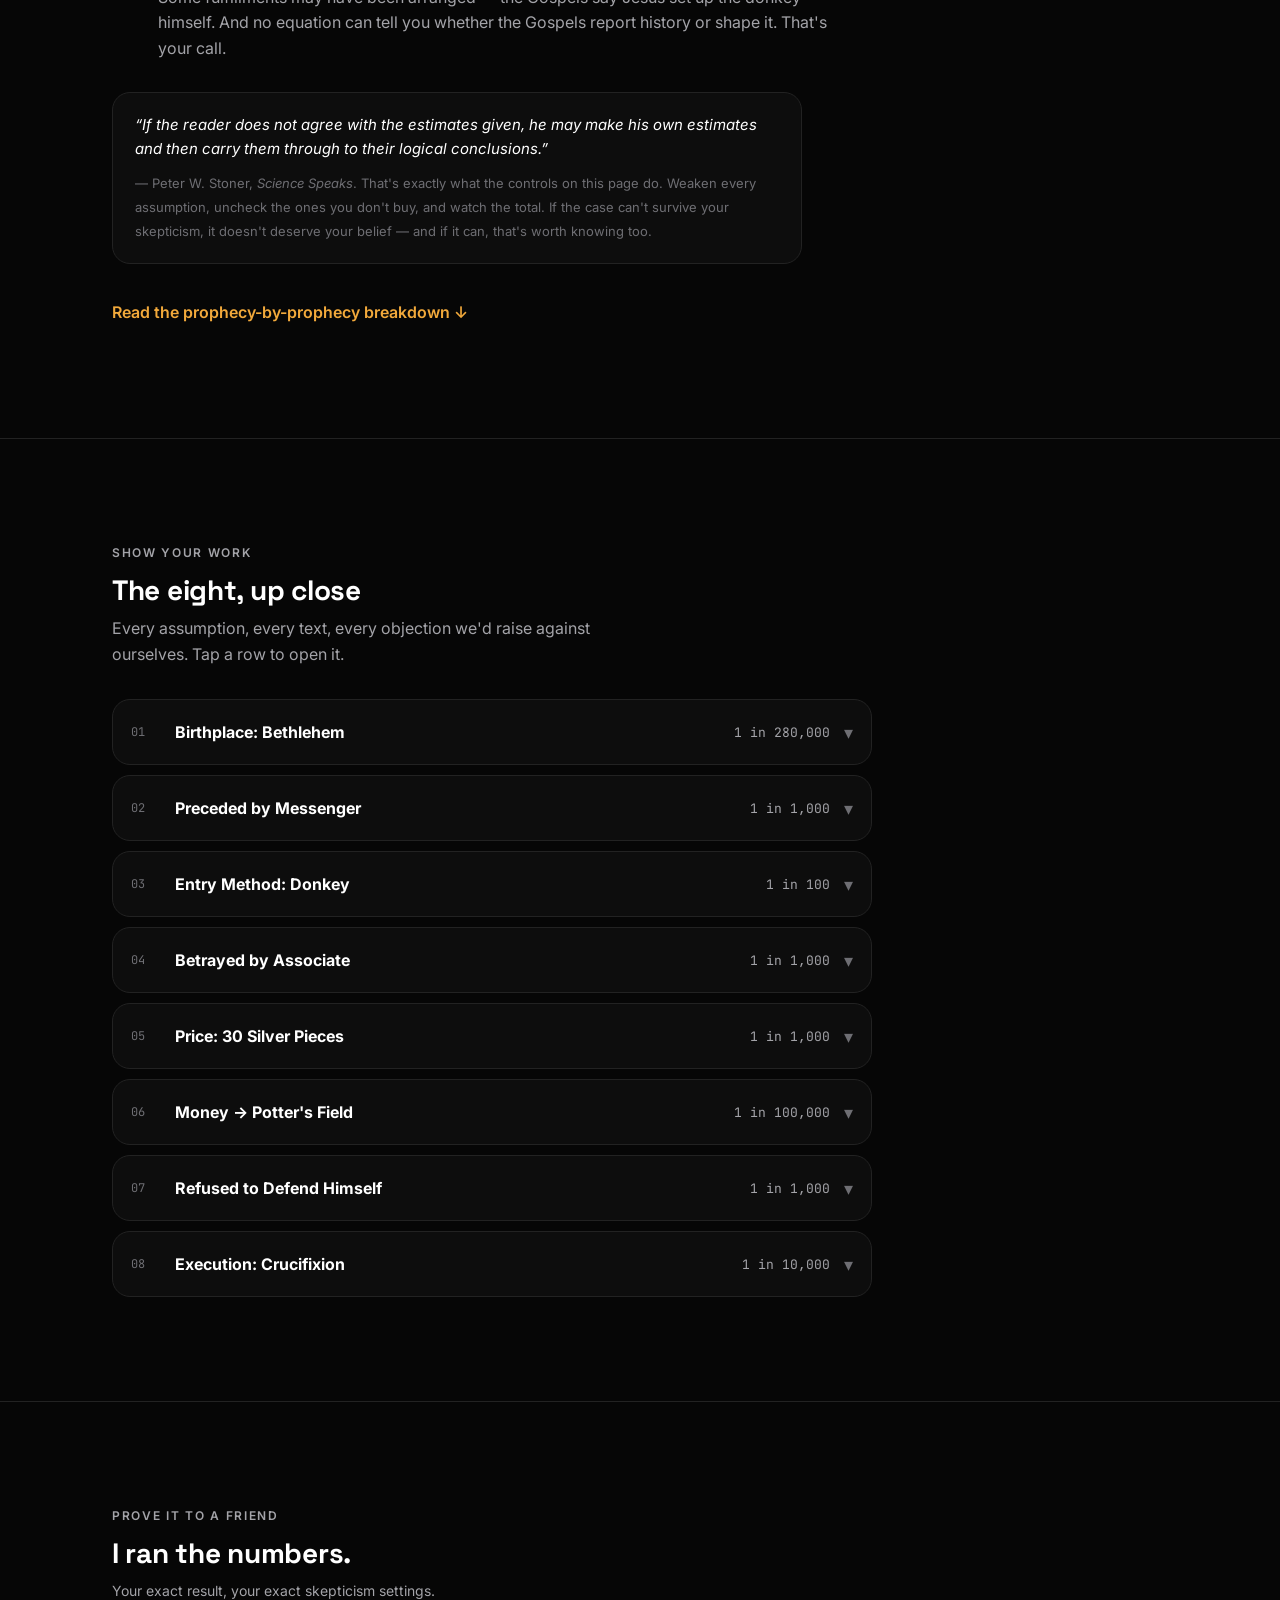
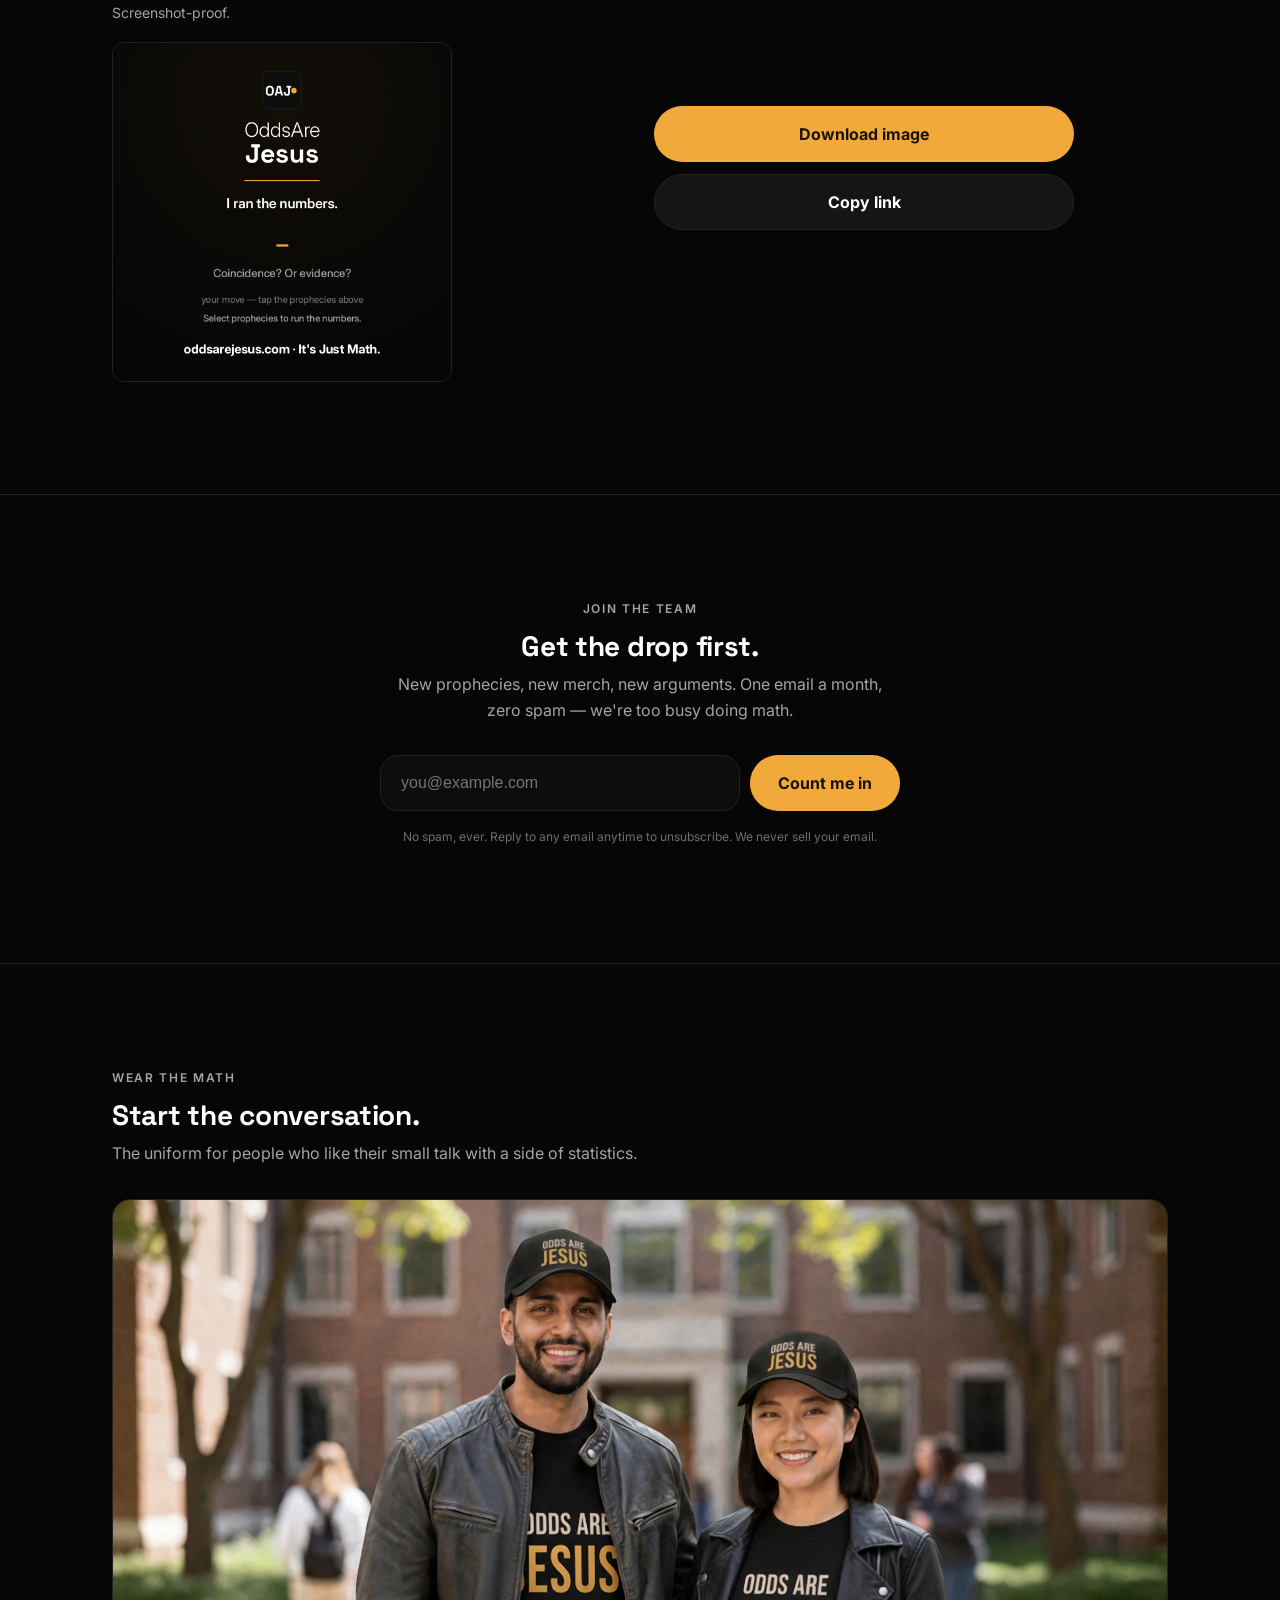
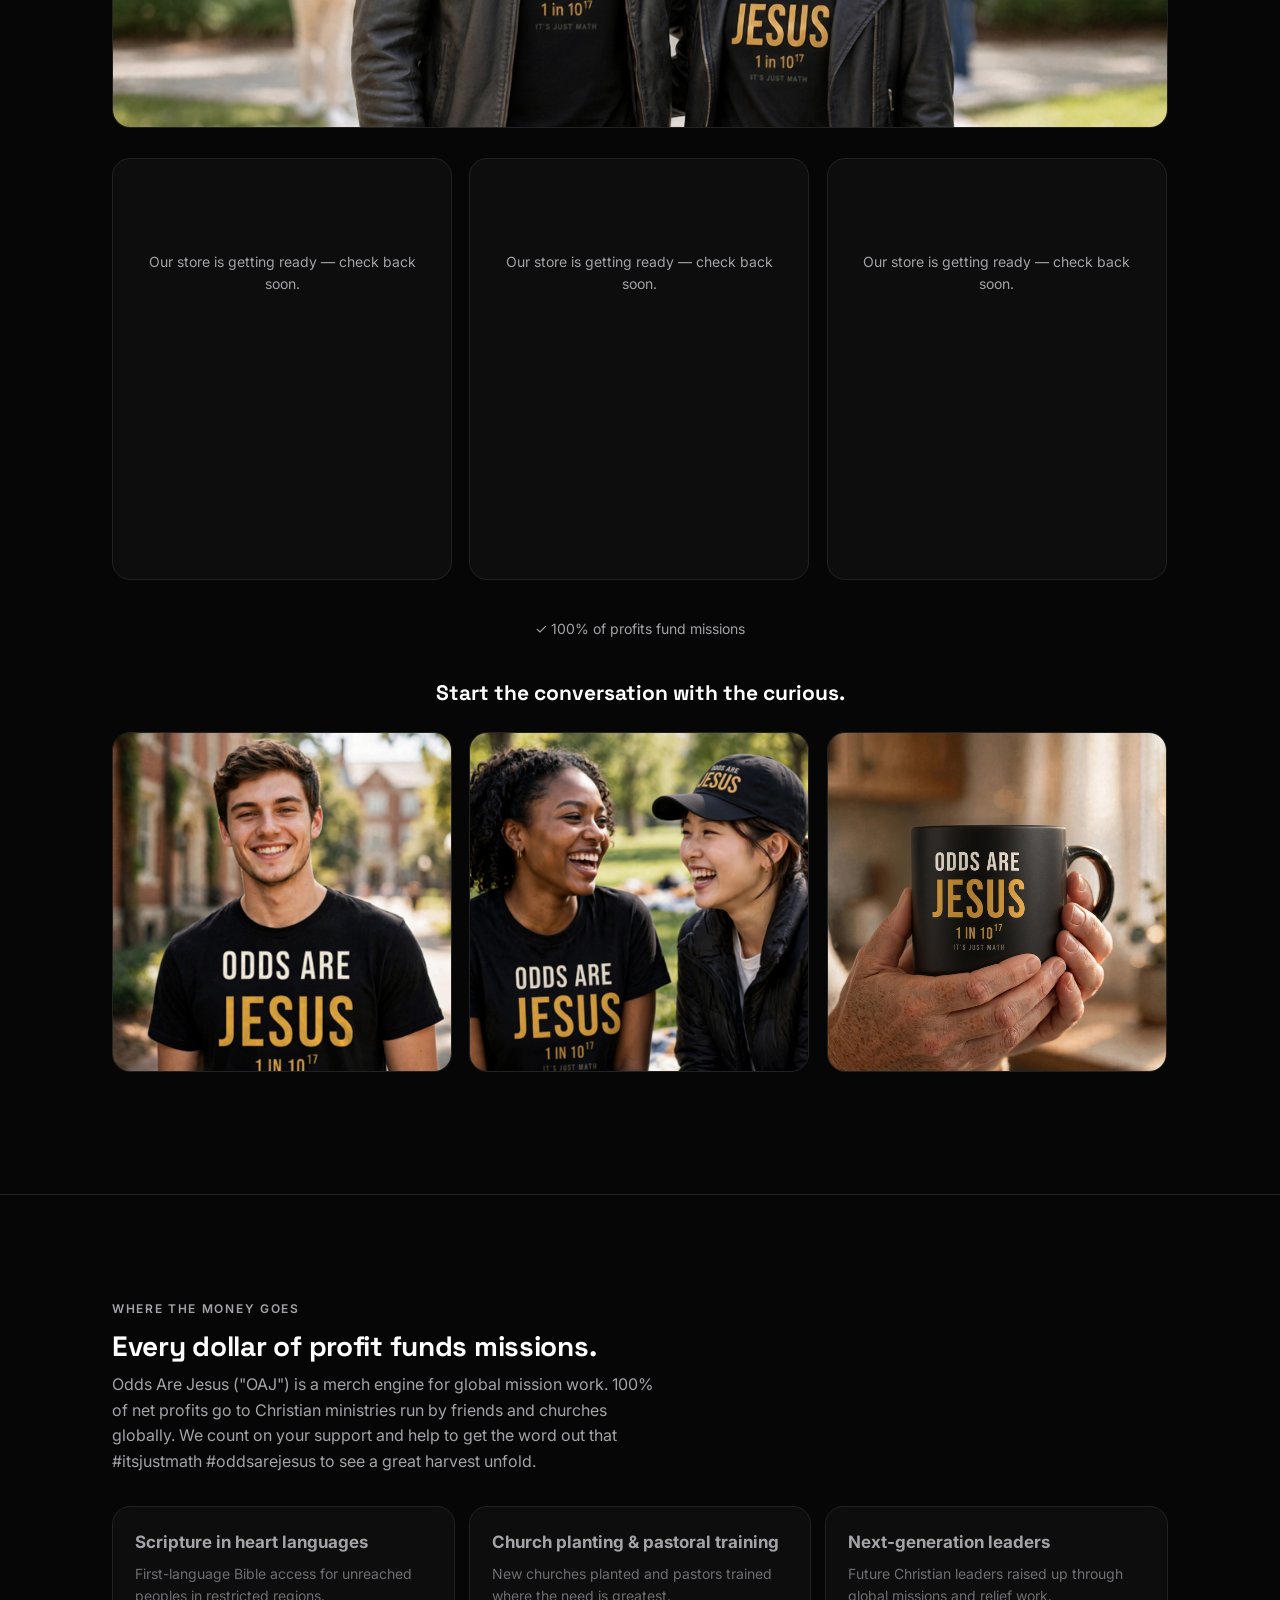
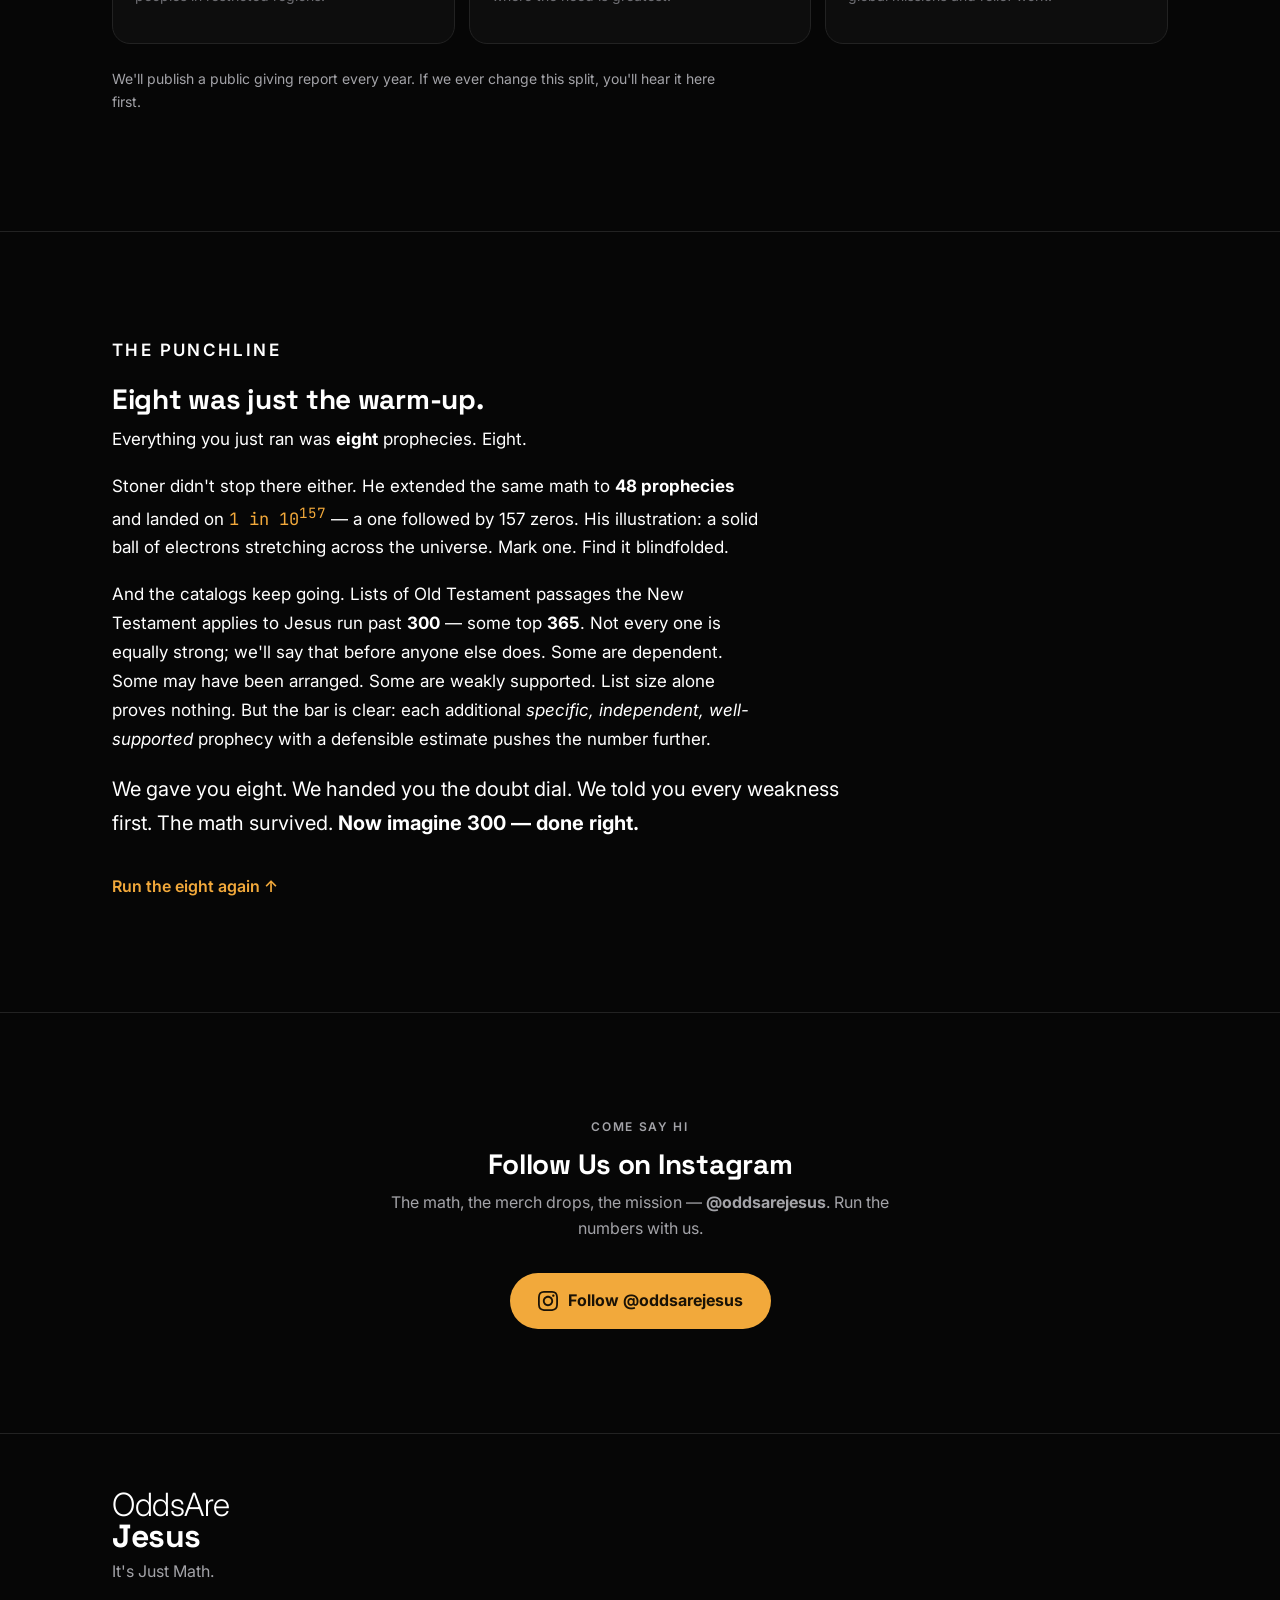
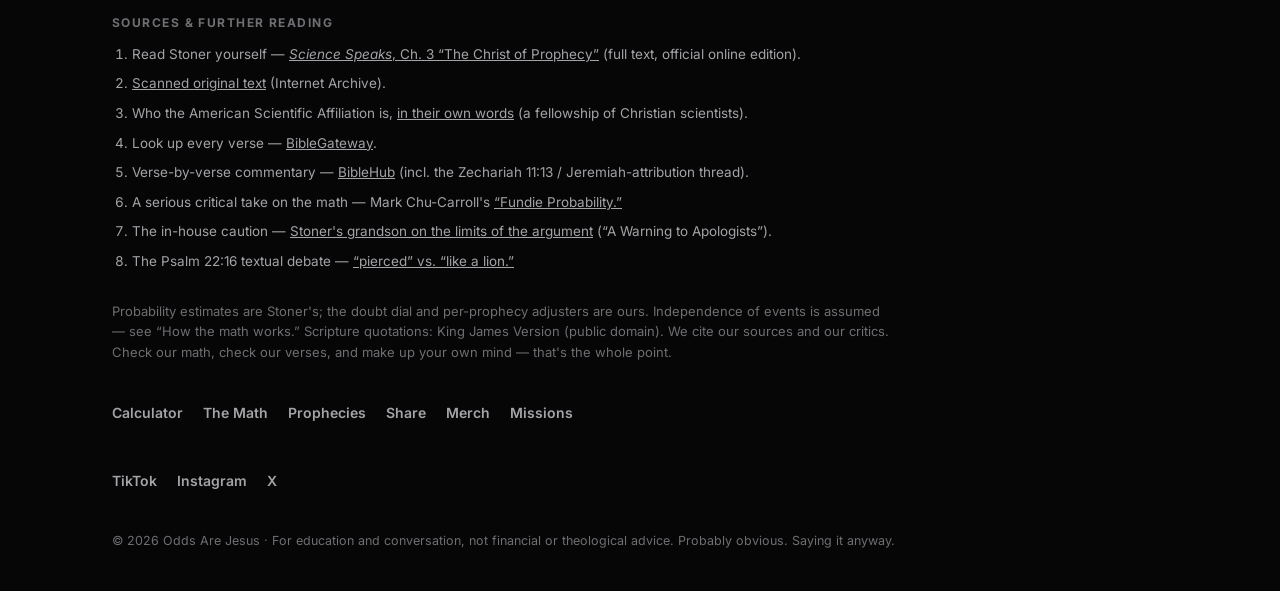
==== commit d90abbc0: "Add sticky Merch button to top bar (Tina's feedback)" ====
--- a/v2/index.html
+++ b/v2/index.html
@@ -62,6 +62,7 @@
     <span class="brand-mark" aria-hidden="true">OAJ</span>
     <span>Odds Are Jesus</span>
   </a>
+  <a class="bar-merch" href="#merch">Merch</a>
   <div class="bar-readout">
     <span class="bar-odds" id="barOdds" aria-live="polite">—</span>
     <span class="count-chip" id="barCount">0/8</span>
--- a/v2/styles.css
+++ b/v2/styles.css
@@ -59,6 +59,16 @@
   font-family: var(--font-display); font-weight: 700; font-size: 10px; letter-spacing: -0.02em;
 }
 .bar-readout { display: flex; align-items: center; gap: 8px; min-width: 0; }
+.bar-merch {
+  flex: none;
+  display: inline-flex; align-items: center; justify-content: center;
+  min-height: 34px; padding: 0 16px; border-radius: 999px;
+  background: var(--accent); color: var(--accent-ink);
+  font-weight: 700; font-size: 13px; text-decoration: none; white-space: nowrap;
+}
+.bar-merch:hover { filter: brightness(1.06); }
+.bar-merch:active { transform: translateY(1px); }
+#merch { scroll-margin-top: 72px; }
 .bar-odds {
   font-family: var(--font-mono); font-weight: 700; font-size: 15px; color: var(--accent);
   white-space: nowrap;
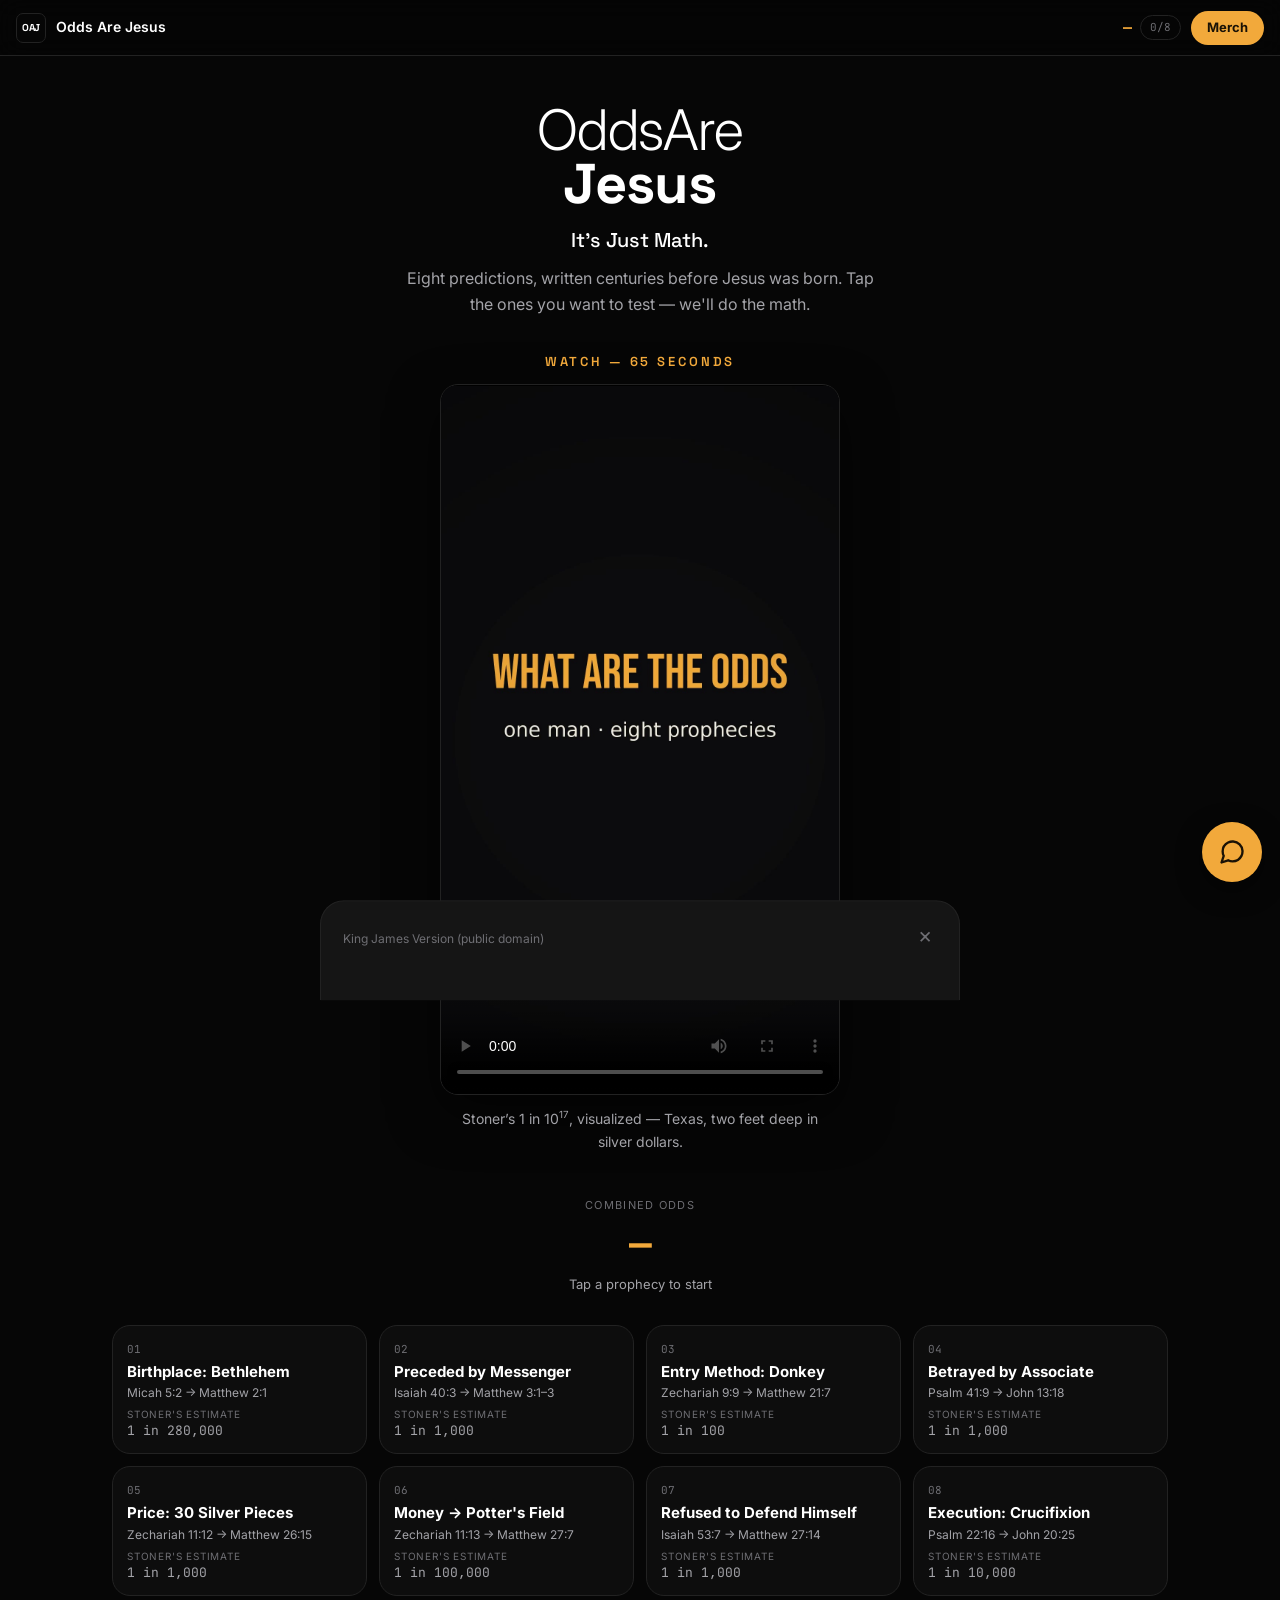
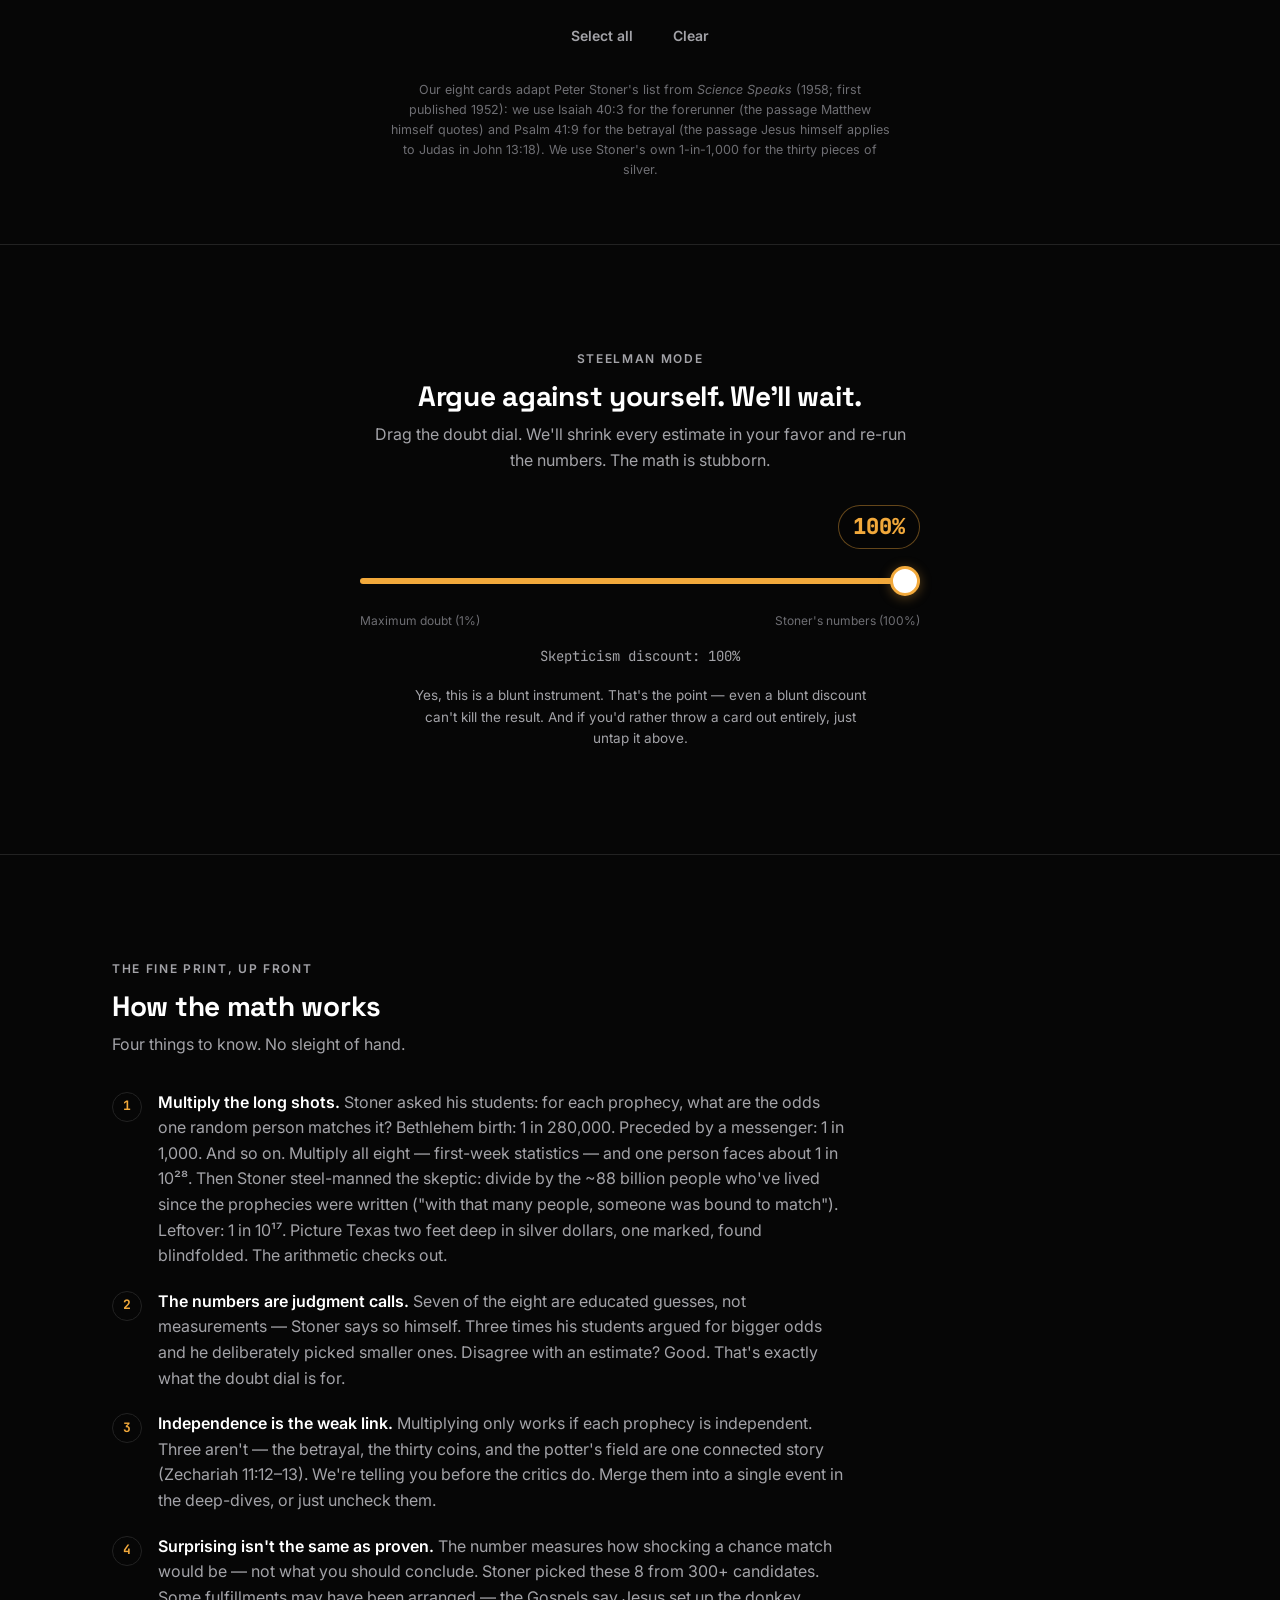
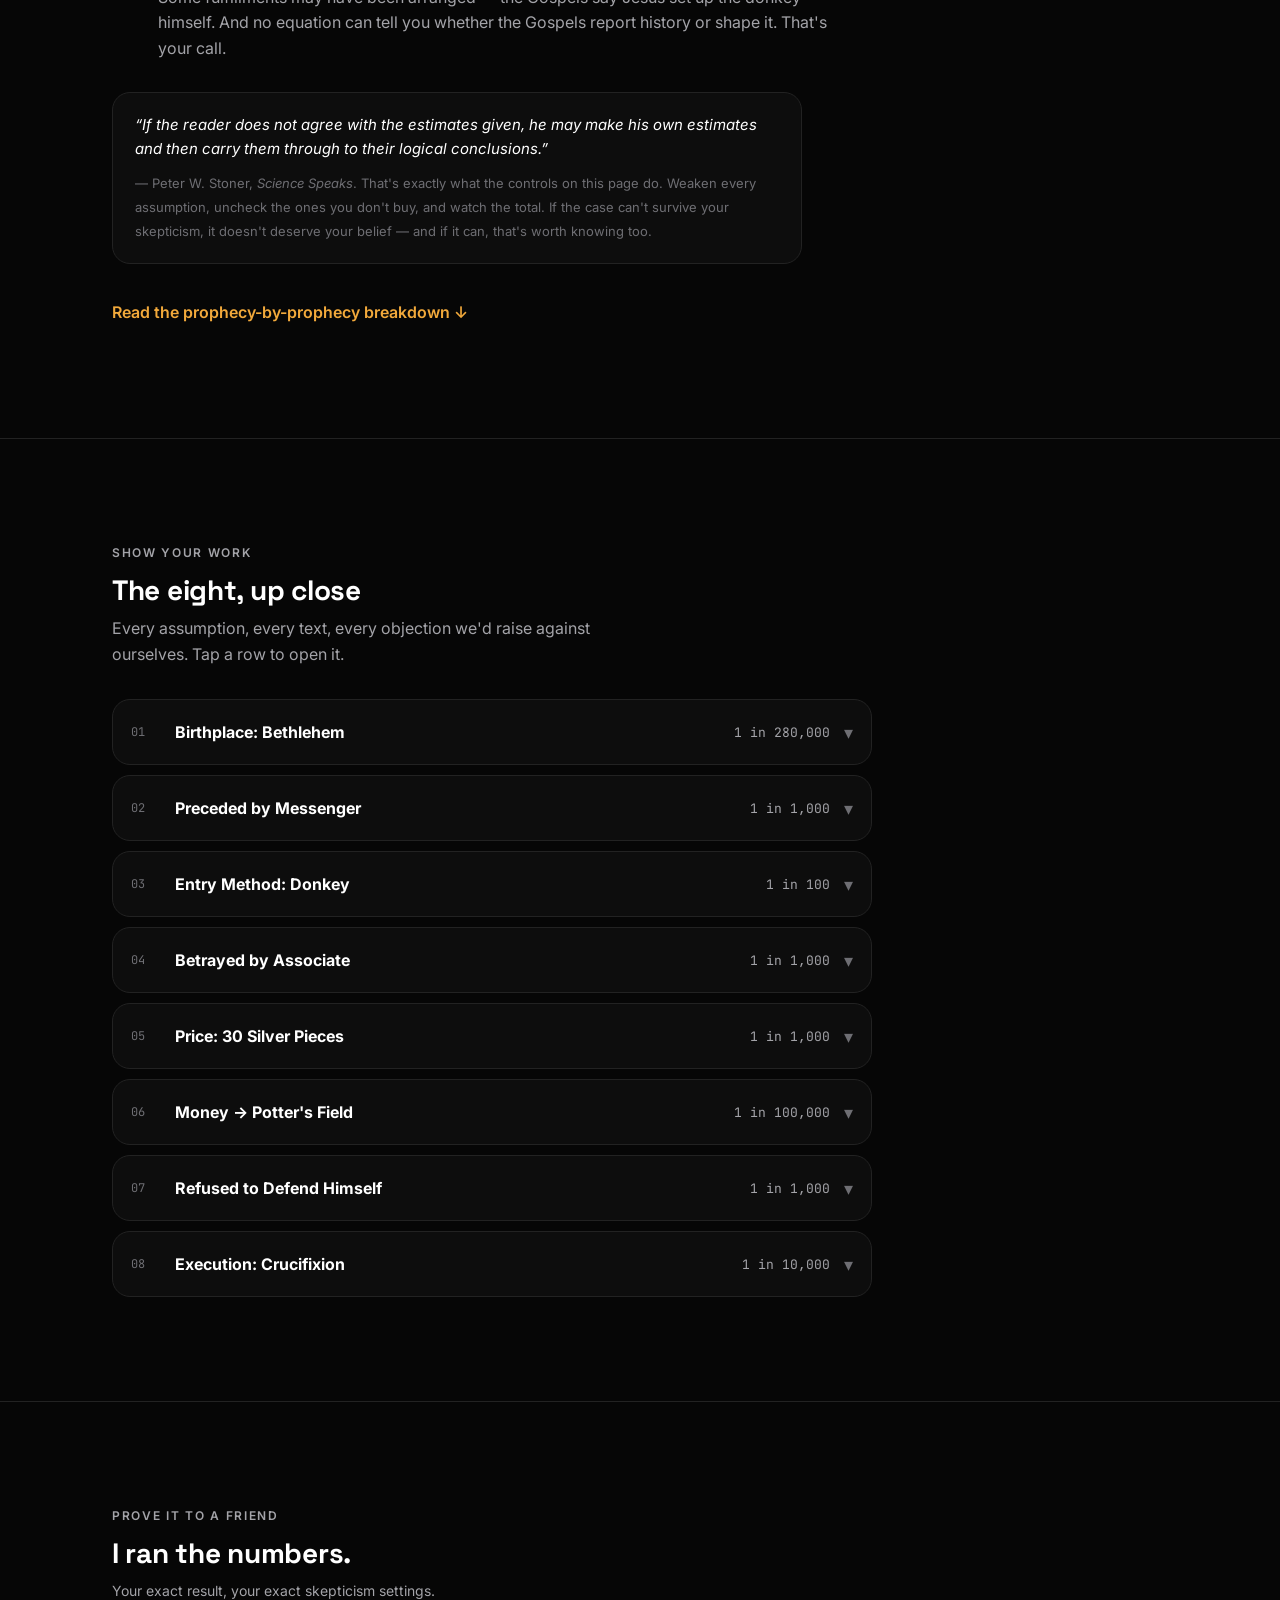
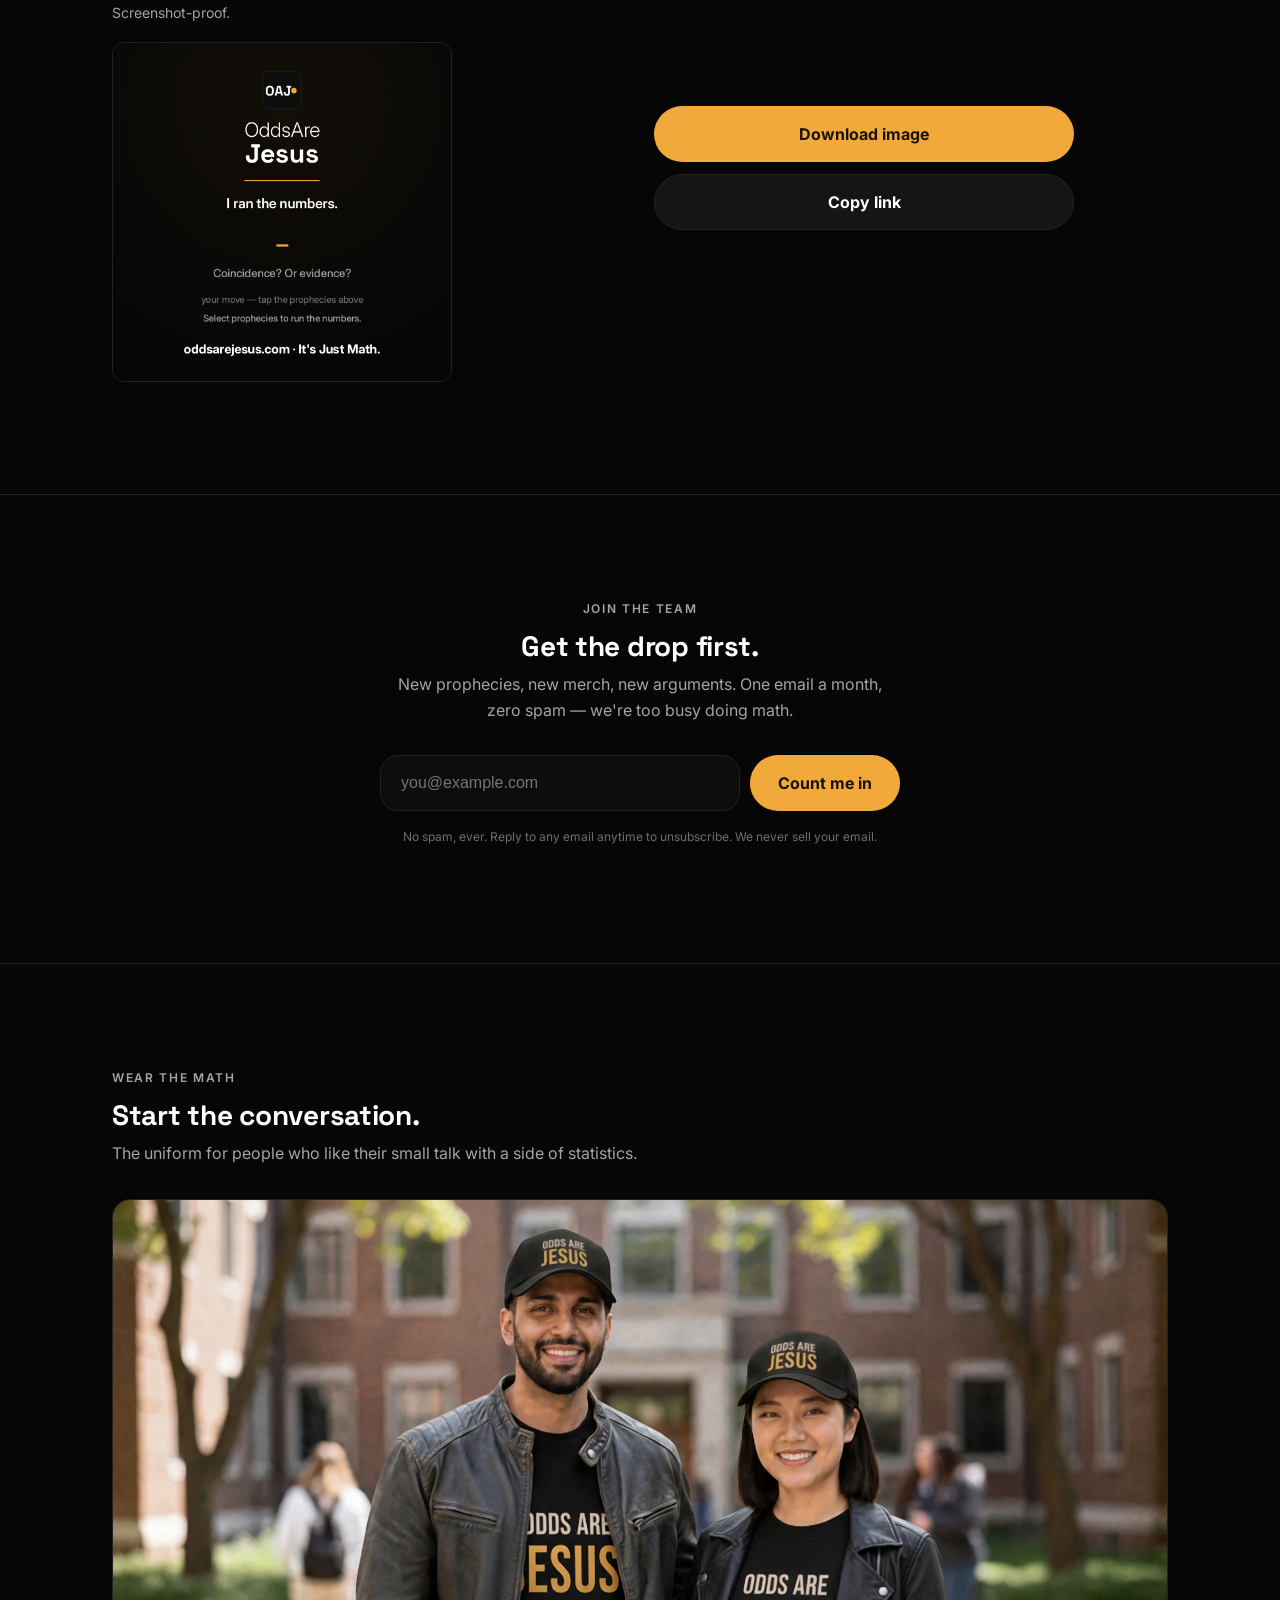
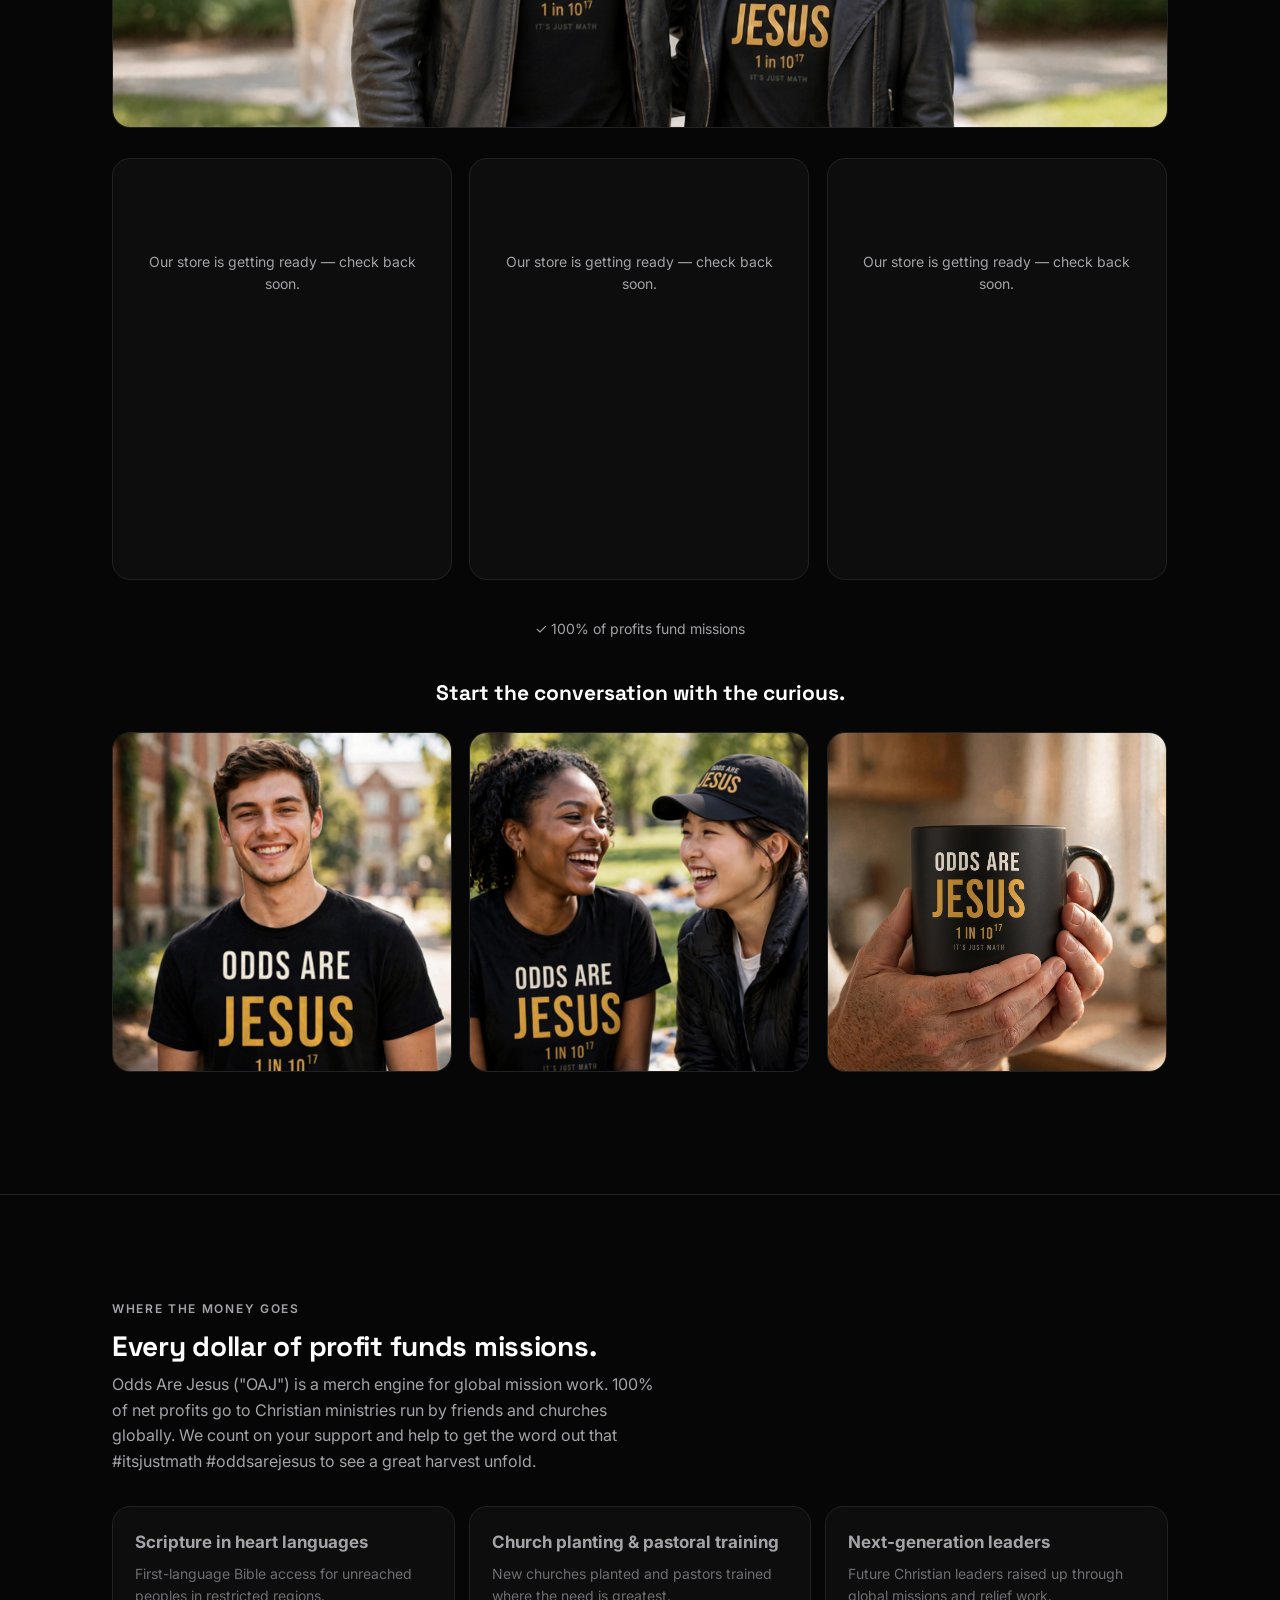
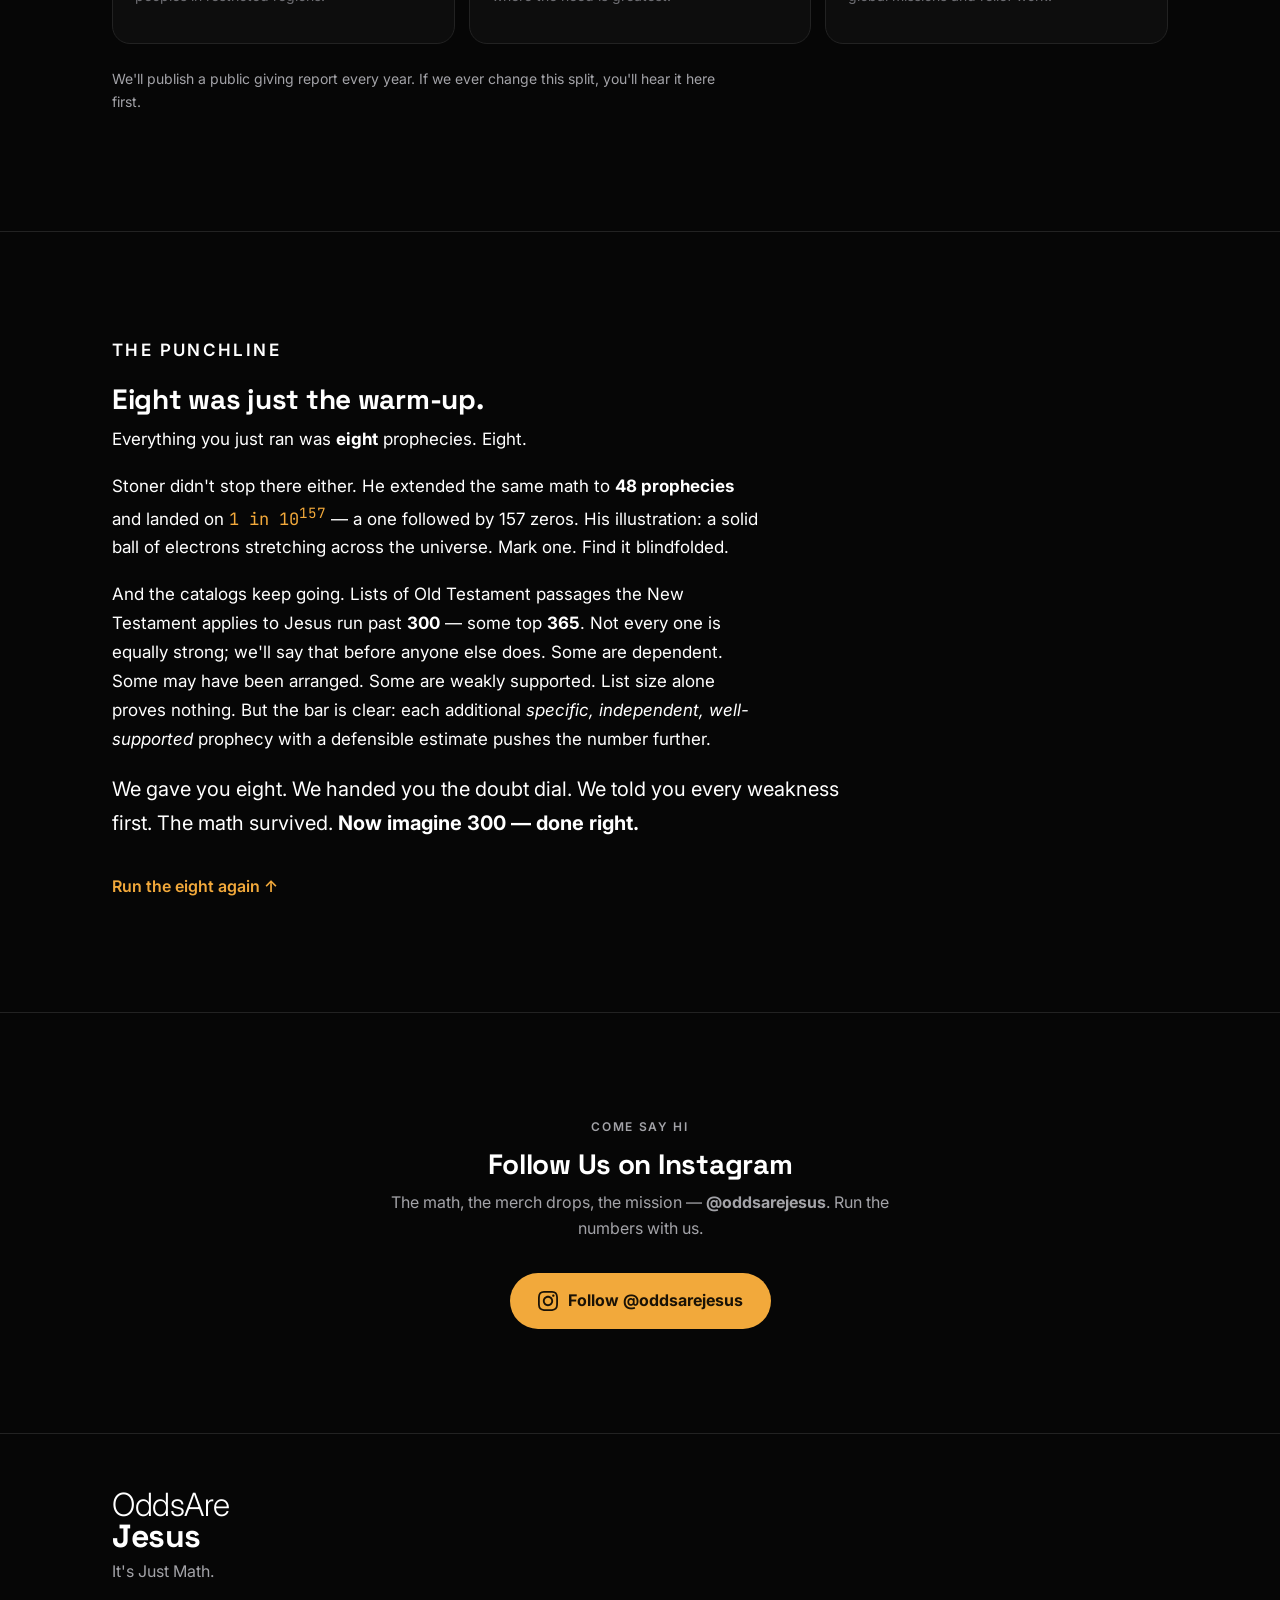
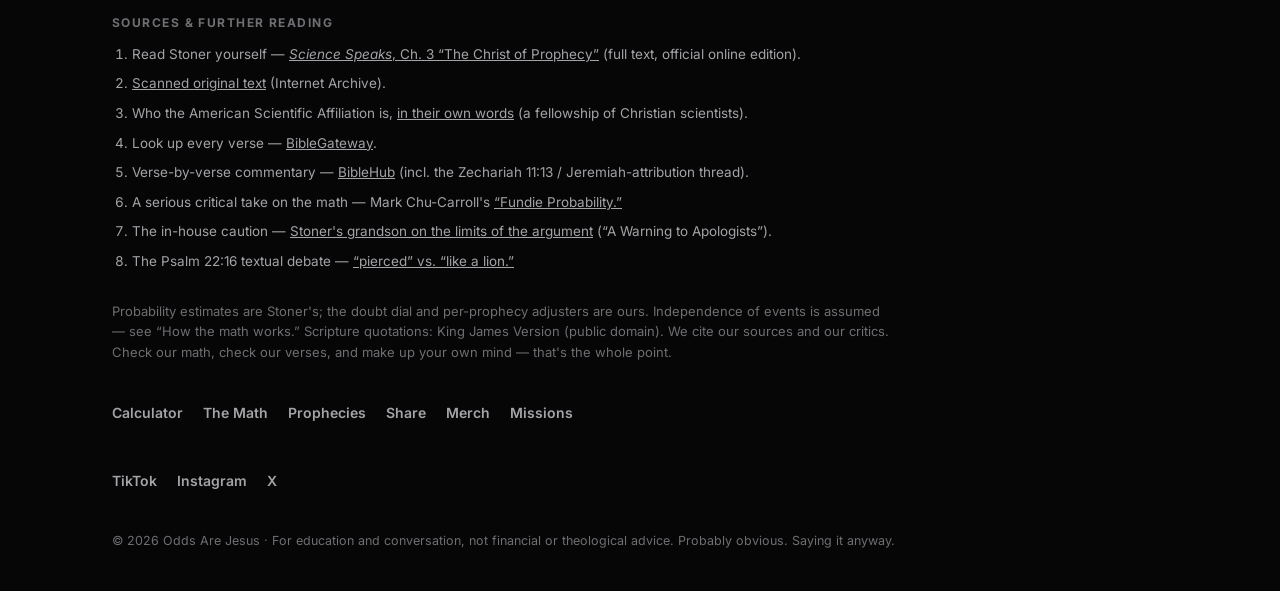
==== commit 5975871f: "Move Merch button to right corner" ====
--- a/v2/index.html
+++ b/v2/index.html
@@ -62,10 +62,12 @@
     <span class="brand-mark" aria-hidden="true">OAJ</span>
     <span>Odds Are Jesus</span>
   </a>
-  <a class="bar-merch" href="#merch">Merch</a>
+  <div class="bar-actions">
   <div class="bar-readout">
     <span class="bar-odds" id="barOdds" aria-live="polite">—</span>
     <span class="count-chip" id="barCount">0/8</span>
+  </div>
+  <a class="bar-merch" href="#merch">Merch</a>
   </div>
 </header>
 
--- a/v2/styles.css
+++ b/v2/styles.css
@@ -59,6 +59,7 @@
   font-family: var(--font-display); font-weight: 700; font-size: 10px; letter-spacing: -0.02em;
 }
 .bar-readout { display: flex; align-items: center; gap: 8px; min-width: 0; }
+.bar-actions { display: flex; align-items: center; gap: 10px; }
 .bar-merch {
   flex: none;
   display: inline-flex; align-items: center; justify-content: center;
